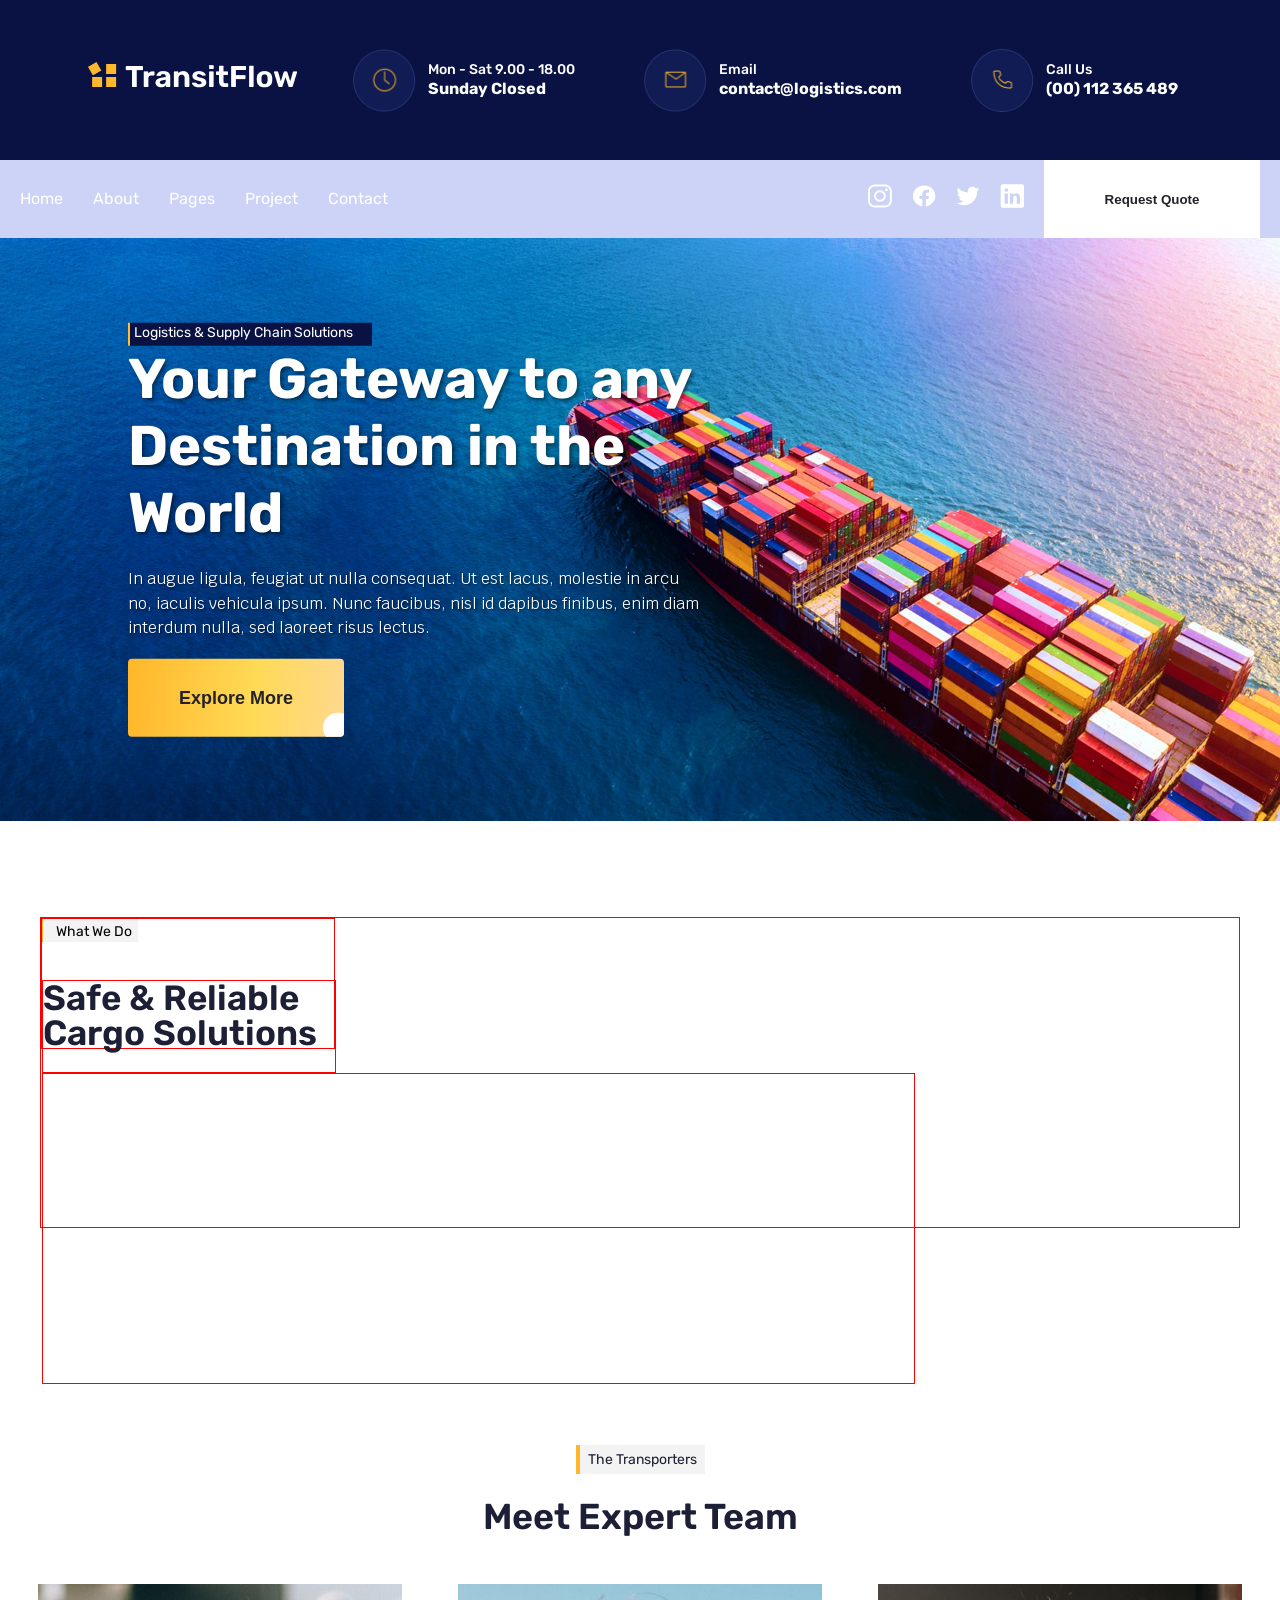
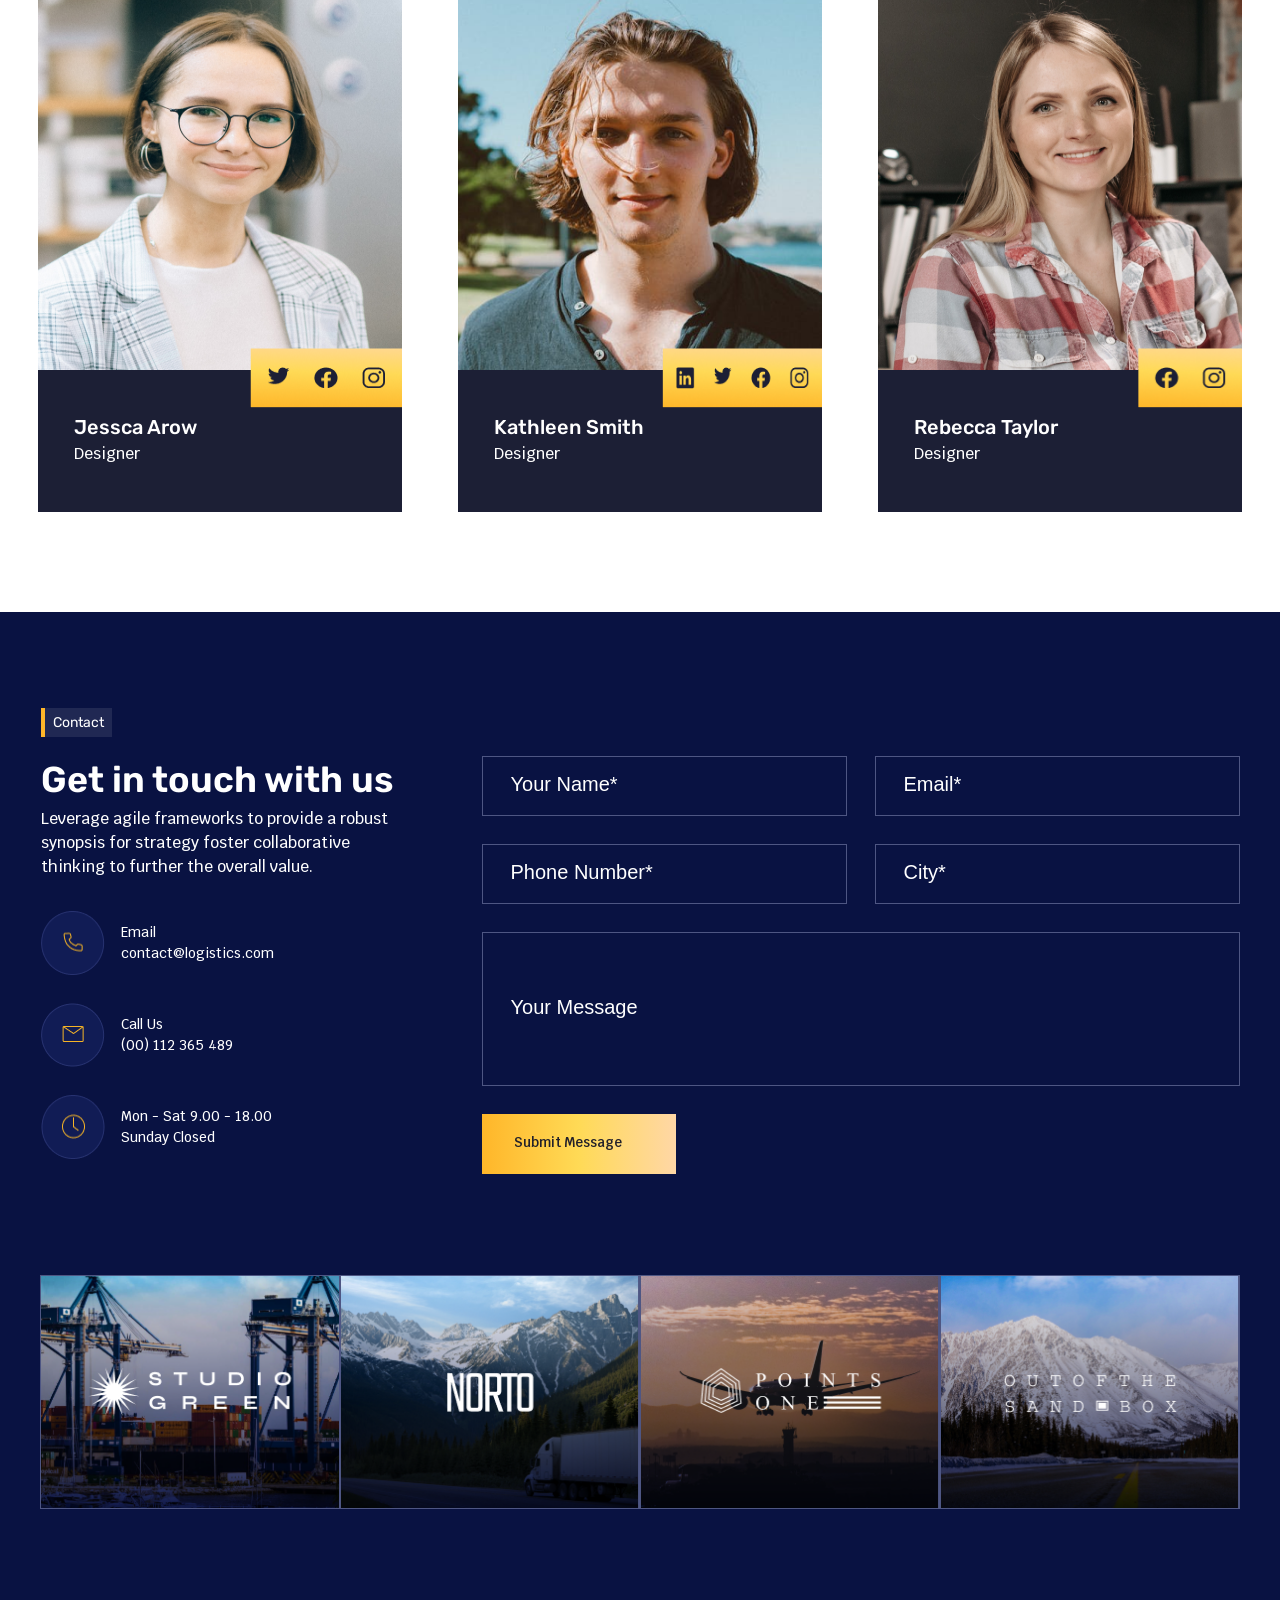
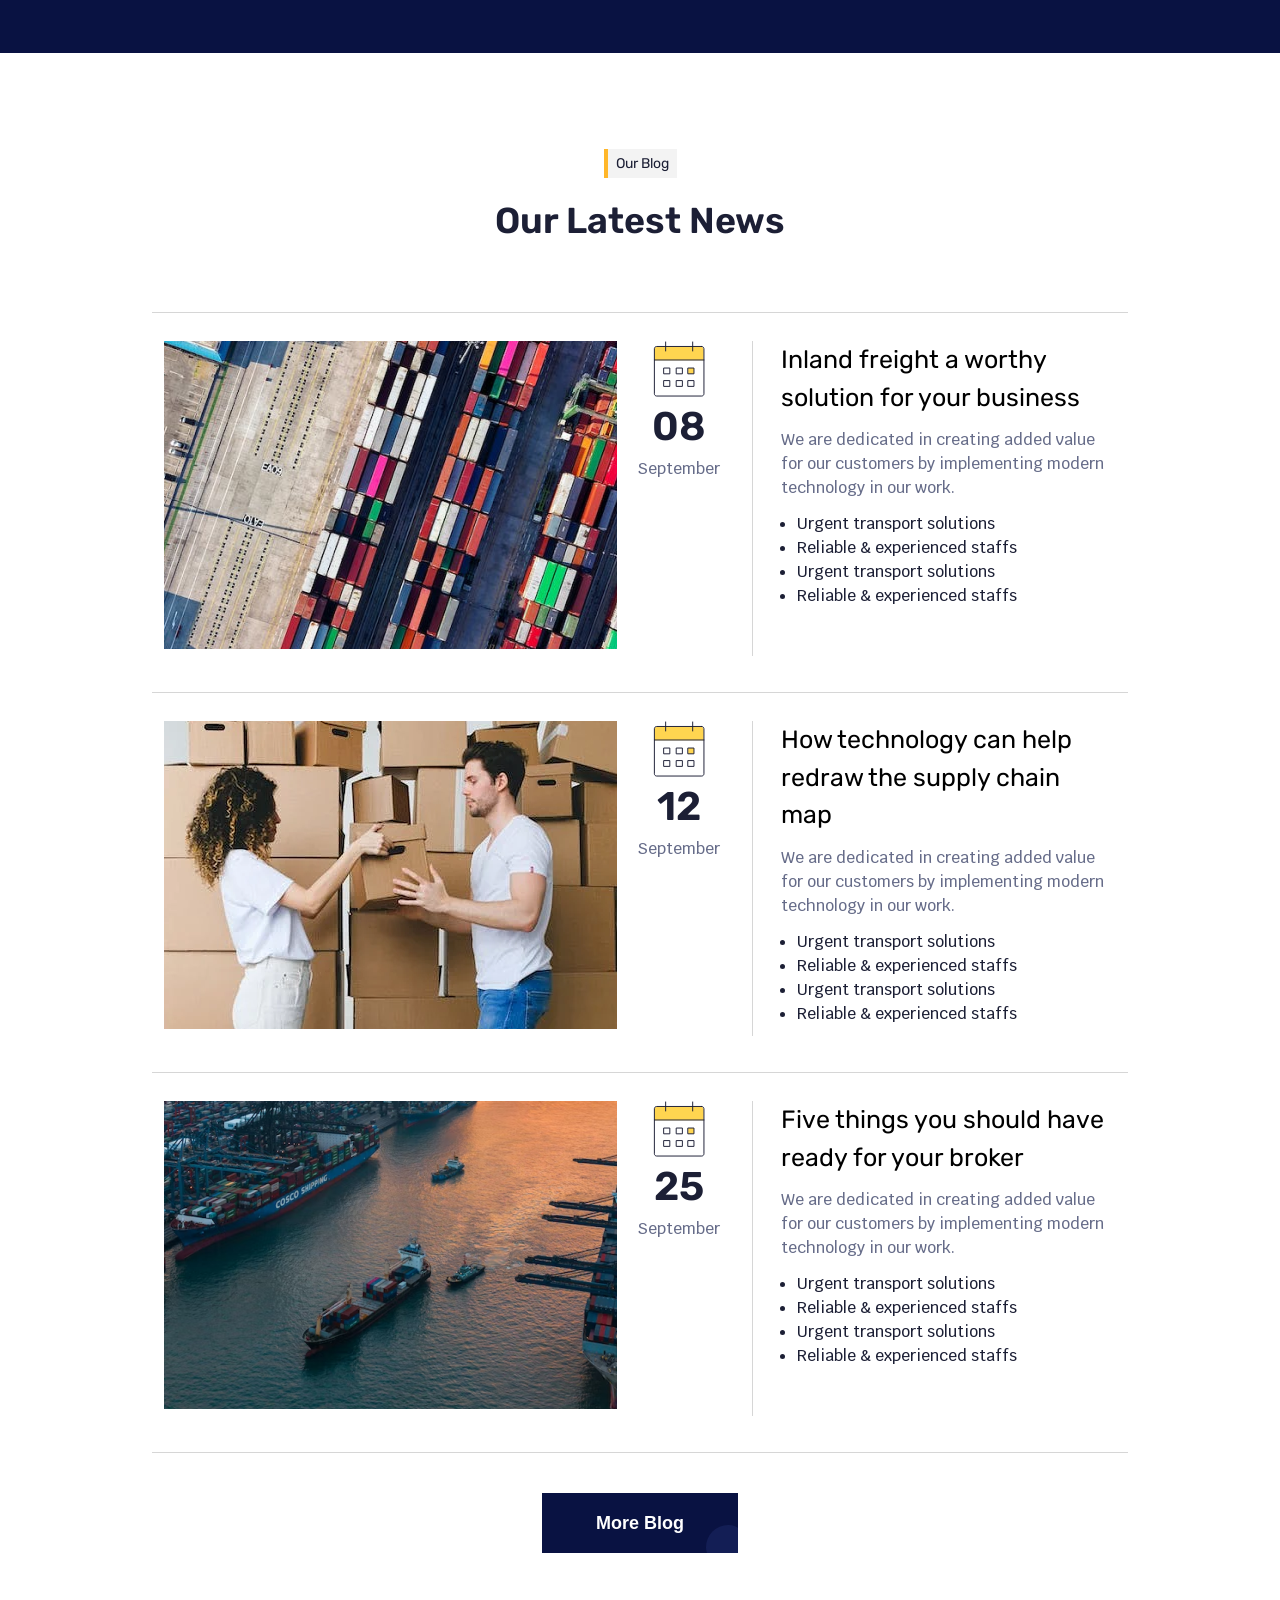
==== index.html @ b2655cde "Merge branch 'staging' into dev-teslim" ====
<!DOCTYPE html>
<html lang="en">
<head>
    <meta charset="UTF-8">
    <meta name="viewport" content="width=device-width, initial-scale=1.0">
    <title>Logistics Company</title>
    <link rel="stylesheet" href="style.css">
    <link rel="stylesheet" href="responsive.css">
</head>
<body>
    <header>
        <div class="header-wrapper" id="px-100">
            <div id="logo">
                <img src="./images/Logo.png" alt="Company Logo">
            </div>

            <div class="contact-card">
                <img src="./images/time.png" alt="Working Hours" class="contact-icon">
                <div class="contact-details">
                    <span class="contact-label">Mon - Sat 9.00 - 18.00</span>
                    <span class="contact-number">Sunday Closed</span>
                </div>
            </div>

            <div class="contact-card">
                <img src="./images/Icon4.png" alt="Email" class="contact-icon">
                <div class="contact-details">
                    <span class="contact-label">Email</span>
                    <span class="contact-number">contact@logistics.com</span>
                </div>
            </div>

            <div class="contact-card">
                <img src="./images/Icon2.png" alt="Phone" class="contact-icon">
                <div class="contact-details">
                    <span class="contact-label">Call Us</span>
                    <span class="contact-number">(00) 112 365 489</span>
                </div>
            </div>
        </div>
    </header>

    <div class="nav-wrapper">
        <nav>
            <ul>
                <li>Home</li>
                <li>About</li>
                <li>Pages</li>
                <li>Project</li>
                <li>Contact</li>
            </ul>
        </nav>
        <div class="social-icons">
            <div><img src="./images/Instagram.svg" alt="Instagram"></div>
            <div><img src="./images/Facebook.svg" alt="Facebook"></div>
            <div><img src="./images/Twitter.svg" alt="Twitter"></div>
            <div><img src="./images/Linkdin.svg" alt="LinkedIn"></div>
            <button>Request Quote</button>
        </div>
    </div>

    <main>
        <section class="hero-section">
            <div class="logistic-content">
                <img src="./images/Photo.png" alt="Cargo liner">
                <div class="hero-text">
                    <h2>Logistics & Supply Chain Solutions</h2>
                    <h1>Your Gateway to any Destination in the World</h1>
                    <p>In augue ligula, feugiat ut nulla consequat. Ut est lacus, molestie in arcu no, iaculis vehicula ipsum. Nunc faucibus, nisl id dapibus finibus, enim diam interdum nulla, sed laoreet risus lectus.</p>
                    <button class="group">
                        <span class="group_text">Explore More</span>
                        <span class="group_circle"></span>
                    </button>
                </div>
            </div>
        </section>
        <section class="services">
            <div class="services-layout">
                <div class="sub-text">
                    <span>What We Do</span>
                </div>
                <div class="cargo">
                    <h3>Safe & Reliable Cargo Solutions</h3>
                </div>
                <div class="content-mother">
                    
                </div>
            </div>

        </section>


        <section>
            <div class="page_title_container">
                <p class="page_title">The Transporters</p>
                <h2 class="page_title_subtext">Meet Expert Team</h2>
            </div>
            <div class="transport">            
                <div class="transport_space">
                    <img src="images/6454343.png" alt="Image of Jessca Arow" class="team_image">
                    <img src="images/Social1.png" alt="Social Media of Jessca Arow" id="social_media_1">
                    <div class="team_style">
                    <p class="team_name">Jessca Arow</p>
                    <p class="team_occupation">Designer</p>
                    </div>
                </div>
                <div class="transport_space">
                    <img src="images/978565.png" alt="Image of Kathleen Smith" class="team_image">
                    <img src="images/Social2.png" alt="Social Media of Kathleen Smith" id="social_media_2">

                    <div class="team_style">
                    <p class="team_name">Kathleen Smith</p>
                    <p class="team_occupation">Designer</p>
                    </div>
                </div>
                <div class="transport_space">
                    <img src="images/123212121.png" alt="Image of Rebecca Taylor" class="team_image">
                    <img src="images/Social3.png" alt="Social Media of Rebecca Taylor" id="social_media_3">
                    <div class="team_style">
                    <p class="team_name">Rebecca Taylor</p>
                    <p class="team_occupation">Designer</p>
                    </div>
                </div>
            </div>
        </section>
        <section  id="tsection_2">
            <div id="contact_section">
                <div id="contact_only">
            <div>
                <p class="page_title" id="Contact"> Contact</p>
                <h2 class="page_title_subtext" id="get_in_touch">Get in touch with us</h2>
                <p class="team_occupation" id="contact_team">Leverage agile frameworks to provide a robust synopsis for strategy foster collaborative thinking to further the overall value.</p>
            </div>
            <div class="contact_details" padding: 0px !important;>
                <img src="images/Icon2.png" alt="Email Icon" class="contact_image">
                <div class="contact_text">  
                <p>Email</p>
                <p>contact@logistics.com</p>
                </div>
            </div>
            <div class="contact_details">
                <img src="images/Icon4.png" alt="Phone Icon" class="contact_image">
                <div class="contact_text">  
                <p>Call Us</p>
                <p>(00) 112 365 489</p>
                </div>
            </div>
            <div class="contact_details">
                <img src="images/Clock Icon.png" alt="Clock Icon" class="contact_image">
                <div class="contact_text">  
                <p>Mon - Sat 9.00 - 18.00</p>
                <p>Sunday Closed</p>
                </div>
            </div>
        </div>

            <div>
                <form action="/submit" id="form_box">
                    <input type="text" name="name" placeholder="Your Name*" class="input_field">
                    <input type="text" name="email" placeholder="Email*" class="input_field">
                    <input type="text" name="phone_number" placeholder="Phone Number*" class="input_field">
                    <input type="text" name="city" placeholder="City*" class="input_field">
                    <input type="text" name="your_message" placeholder="Your Message" class="input_field" id="long_input_field">
                    <button type="submit" class="contact_text" id="submit_button">Submit Message</button>
                </form>
            </div>
        </div>
            <div id="company_logos">
                <img src="images/212232.png" alt="Studio Green Image" class="company_images">
                <img src="images/12121221.png" alt="Norto Image" class="company_images">
                <img src="images/1236564.png" alt="Points One Image" class="company_images">
                <img src="images/9099.png" alt="Sandbox Image" class="company_images">
            </div>
        </section>
        <section>
            <div class="page_title_container" id ="blog_title_container">
                <div id="blog_title">
                <p class="page_title" >Our Blog</p>
                <h2 class="page_title_subtext" id="blog">Our Latest News</h2>            
                </div>
                    <p class="team_occupation" id="blog_subtitle_text">Leverage agile frameworks to provide a robust synopsis for strategy foster collaborative thinking to further the overall value.</p>
                    <div class="blog_content">
                        <div class="blog_image_container">
                <div class="blog_image">
                    <img src="images/9877.png"  alt="Images of Containers"> <span ><a href="/readmore" class="read_more_span">Read More</a></span>
                </div>
                        </div>
                <div class="blog_details">
                <div class="blog_date">
                    <img src="images/QW12SAS.svg" alt="Image of Calendar Icon">
                    <h3>08</h3>
                    <p>September</p>
                </div>
                <div class="blog_text">
                    <h4>Inland freight a worthy solution for your business</h4>
                    <p>We are dedicated in creating added value for our customers by implementing modern technology in our work.</p>
                    <ul>
                        <li>Urgent transport solutions</li>
                        <li>Reliable & experienced staffs</li>
                        <li>Urgent transport solutions</li>
                        <li>Reliable & experienced staffs</li>
                    </ul>
                </div>
                </div>
            </div>
            <div class="blog_content">
                <div class="blog_image_container">
                <div class="blog_image">
                    <img src="images/boxes.png" alt="Images of Boxes"><span ><a href="/readmore" class="read_more_span">Read More</a></span>
                </div>
                </div>
                <div class="blog_details">
                <div class="blog_date">
                    <img src="images/QW12SAS.svg" alt="Image of Calendar Icon">
                    <h3>12</h3>
                    <p>September</p>
                </div>
                <div class="blog_text">
                    <h4>How technology can help redraw the supply chain map</h4>
                    <p>We are dedicated in creating added value for our customers by implementing modern technology in our work.</p>
                    <ul>
                        <li>Urgent transport solutions</li>
                        <li>Reliable & experienced staffs</li>
                        <li>Urgent transport solutions</li>
                        <li>Reliable & experienced staffs</li>
                    </ul>
                </div>
            </div>
            </div>
            <div class="blog_content" id="last_blog_content">
                <div class="blog_image_container">
                <div class="blog_image">
                    <img src="images/43434.png" alt="Images of Ships with Containers"><span ><a href="/readmore" class="read_more_span">Read More</a></span>
                </div>
                </div>
                <div class="blog_details">
                <div class="blog_date">
                    <img src="images/QW12SAS.svg" alt="Image of Calendar Icon">
                    <h3>25</h3>
                    <p>September</p>
                </div>
                <div class="blog_text">
                    <h4>Five things you should have ready for your broker</h4>
                    <p>We are dedicated in creating added value for our customers by implementing modern technology in our work.</p>
                    <ul>
                        <li>Urgent transport solutions</li>
                        <li>Reliable & experienced staffs</li>
                        <li>Urgent transport solutions</li>
                        <li>Reliable & experienced staffs</li>
                    </ul>
                </div>
            </div>
        </div>
            <div id="hover_button_container">
            <button id="hover_button"><span id="hover_button_span"></span> More Blog</button>
            </div>
            </div>
        </section>
            


    </main>
</body>
</html>
---- style.css ----
@import url('https://fonts.googleapis.com/css2?family=Almarai:wght@300;400;700;800&family=Inter:ital,opsz,wght@0,14..32,100..900;1,14..32,100..900&family=Krub:ital,wght@0,200;0,300;0,400;0,500;0,600;0,700;1,200;1,300;1,400;1,500;1,600;1,700&family=Poppins:ital,wght@0,100;0,200;0,300;0,400;0,500;0,600;0,700;0,800;0,900;1,100;1,200;1,300;1,400;1,500;1,600;1,700;1,800;1,900&family=Rubik:ital,wght@0,300..900;1,300..900&display=swap');


/* CSS RESET STYLING */
* {
    margin: 0;
    padding: 0;
    box-sizing: border-box;
}

html,
body {
    width: 100%;
    overflow-x: hidden;
    font-family: "Krub", "Rubik", sans-serif;
}

/* HEADER STYLING */
header {
    width: 100%;
    height: 160px;
}

#px-100 {
    background-color: #091242;
    display: flex;
    color: #FFFFFF;
    height: 100%;
    gap: 39px;
    align-items: center;
    justify-content: center;
    padding: 0 20px;
}

/* NAVIGATION BAR */
.nav-wrapper {
    position: absolute;
    top: 160px;
    left: 0;
    width: 100%;
    height: 78px;
    display: flex;
    justify-content: space-between;
    align-items: center;
    padding: 0 20px;
    background: rgba(56, 80, 218, 0.25);
    z-index: 10;
}

nav ul {
    display: flex;
    gap: 30px;
    list-style: none;
}

nav ul li {
    color: #FFFFFF;
    padding: 10px 0;
}

.social-icons {
    display: flex;
    align-items: center;
    gap: 20px;
}

.social-icons img {
    width: 24px;
    height: 24px;
}

button {
    width: 216px;
    height: 78px;
    background: #FFFFFF;
    color: #23212A;
    border: none;
    font-weight: 600;
    cursor: pointer;
}

/* MAIN CONTENT */
.hero-section {
    margin-top: 0;
}

.logistic-content {
    position: relative;
    width: 100%;
    margin-top: 78px;
}

.logistic-content img {
    width: 100%;
    height: auto;
    display: block;
}

.hero-text {
    position: absolute;
    top: 50%;
    left: 10%;
    transform: translateY(-50%);
    color: #FFFFFF;
    max-width: 600px;

}

.hero-text h1 {
    font-size: 3.5rem;
    font-weight: 700;
    line-height: 1.2;
    margin-bottom: 20px;
    text-shadow: 2px 2px 4px rgba(0, 0, 0, 0.5);
}

.hero-text h2 {
    font-family: Rubik;
    font-size: 14px;
    font-weight: 400;
    line-height: 100%;
    letter-spacing: 0%;
    background-color: #091242;
    border-left: 2px #FFBE34 solid;
    width: 244px;
    height: 23px;
    padding-left: 4px;
    padding-top: 3px;
    padding-right: 9px;
    padding-bottom: 3px;
    left: 9px;
}

.hero-text p {
    height: 72px;
    width: 571px;
    font-size: 16px;
    line-height: 152%;
    text-shadow: 1px 1px 2px rgba(0, 0, 0, 0.5);
    font-family: krub;
    letter-spacing: 0%;
    color: #FFFFFF;
}

/* EXPLORE BUTTON STYLES */
/* .explore-btn {
    top: 315px;
    width: 194px;
    height: 60px;
    background: linear-gradient(94.06deg, #FFB629 -1.21%, #FFDA56 58.66%, #FFD7A6 116.84%);
    color: #23212A;
    border: none;
    font-weight: 600;
    font-size: 16px;
    cursor: pointer;
    transition: all 0.3s ease;
    margin-top: 20px;
    font-family: krub;
    line-height: 135%;
    letter-spacing: 0%;
    
}

.explore-btn:hover {
    transform: translateY(-3px);
    box-shadow: 0 10px 20px rgba(0, 0, 0, 0.2);
} */

/* GROUP HOVER BUTTON */
.group {
    position: relative;
    background: linear-gradient(94.06deg, #FFB629 -1.21%, #FFDA56 58.66%, #FFD7A6 116.84%);
    color: #23212A;
    border: none;
    padding: 16px 40px;
    font-size: 18px;
    font-weight: 600;
    cursor: pointer;
    overflow: hidden;
    border-radius: 4px;
    margin-top: 20px;
    z-index: 1;
}

.group_text {
    position: relative;
    z-index: 2;
    transition: color 0.3s ease;
}

.group_circle {
    position: absolute;
    right: -4%;
    bottom: -7%;
    width: 30px;
    height: 30px;
    /* background-color: rgba(0, 0, 0, 0.5); */
    background-color: #FFFFFF;
    border-radius: 100% 100% 0% 100%;
    transition: all 1.0s ease;
    z-index: 1;
}

.group:hover .group_circle {
    width: 150%;
    height: 500%;
    right: -25%;
    bottom: -200%;
    transition: all 0.8s ease;
}

.group:hover .group_text {
    color: #23212A;
}

/* CONTACT CARDS */
.contact-card {
    display: flex;
    align-items: center;
    gap: 12px;
    padding: 10px 15px;
}

.contact-icon {
    width: 63px;
    height: 63px;
    flex-shrink: 0;
}

.contact-details {
    display: flex;
    flex-direction: column;
    line-height: 1.3;
}

.contact-label {
    font-size: 14px;
    font-weight: 500;
}

.contact-number {
    font-size: 16px;
    font-weight: 700;
}

.services {
    border: 1px solid red;
    width: 1200px;
    height: 311px;
    top: 1131px;
    margin-left: 360px;
    margin-right: 360px;
    gap: 33px;
    margin-top: 96px;
    margin-bottom: 121px;
    display: flex;
}

.services-layout {
    border: 1px solid red;
    width: 294px;
    height: 131px;
}

.sub-text {
    width: 96px;
    height: 23px;
    background-color: #E8E8E880;
    border-left: 1px solid #FFB629;
}
.sub-text span{
    width: 76px;
    height: 17px;
    font-size: 14px;
    padding-top: 3px;
    font: Rubik;
    font-weight: 400;
    margin-left: 13px;
    line-height: 100%;
    letter-spacing: 0%;
}
.cargo{
    border: 1px solid red;
    height: 93px;
    width: 294px;
    margin-top: 38px;
    display: flex;
}
.cargo h3{
    font: Rubik;
    font-weight: 600;
    font-size: 35px;
    line-height: 100%;
    letter-spacing: 0%;
    color: #1C1F35;
    line-height: 100%;
    letter-spacing: 0%;
}

.content-mother{
    border: 1px solid red;
    /* display: flex; */
    /* flex-direction: row; */
    width: 873px;
    height: 311px;
    gap: 30px;

}

/* Responsive adjustments */
@media (max-width: 768px) {
    #px-100 {
        flex-direction: column;
        height: auto;
        padding: 20px;
        gap: 20px;
    }

    .nav-wrapper {
        position: static;
        flex-direction: column;
        height: auto;
        padding: 20px;
    }

    nav ul {
        flex-direction: column;
        gap: 10px;
    }

    .logistic-content {
        margin-top: 0;
    }
}

/* Responsive adjustments-btn */
@media (max-width: 768px) {
    .group {
        padding: 12px 30px;
        font-size: 16px;
    }
}


*{
    margin: 0;
    padding: 0;
    box-sizing: border-box;
}
html, body {
    font-family: "rubik", sans-serif;
    line-height: 1.5;
    margin: 0 auto;
    max-width: 1920px;

  }


/* THE TRANSPORTERS PAGE */

.page_title{
    font-size: 14px;
    color: #1C1F35;
    padding: 4px 8px;
    margin-top: 96px !important; 
    width: fit-content;
    height: fit-content;
    background-color: rgba(232, 232, 232, 0.5);
    border-left: 4px solid;
    border-image: linear-gradient(to right, #FFB629, #FFDA56, #FFD7A6) 1;

}
.page_title_subtext{
    font-size: 36px;
    font-weight: 600;
    color: #1C1F35;
    padding-top: 16px;
    text-align: center;
}
.team_image{
    width: 364px;
    height: 426px;
    padding-top: 40px;
    padding-bottom: 0px;
    display: block;
}
.team_name{
    font-size: 20px;
    font-weight: 500;
    color: #ffff;
    text-align: left;
    justify-content: center;
    align-items: center;
}
.team_occupation{
    font-size: 16px;
    font-weight: 500;
    font-family: "krub", sans-serif;
    color: #fff;
    text-align: left;
    justify-content: center;
    align-items: center;
}

.page_title_container{
    display: flex;
    flex-direction: column;
    align-items: center;
    justify-content: center;
    text-align: center;
    padding-bottom: 0px;

}
#blog_title_container{
    padding-bottom: 100px;
    align-items: center;
    justify-content: center;
}
.transport{
    display: flex;
    flex-direction: row;
    gap: 56px ;
    justify-content: center;
    padding-bottom: 100px;

}
.team_style{
    width: 364px;
    height: 112px;
    background-color: #1C1F35;
    margin-top: 0px;
    padding-left: 36px;
    padding-top: 42px;
    padding-bottom: 100px;
}
.transport_space{
    position: relative;
    display: flex;
    flex-direction: column;
    gap: 0px;
    align-items: center;
}
#social_media_1{  
    position: absolute;
    top: 404px;    
    right: 0px;   
    width: 152px;   
    height: 60px;

}
#social_media_2{  
    position: absolute;
    top: 404px;    
    right: 0px;   
    width: 160px;   
    height: 60px;
}

#social_media_3{  
    position: absolute;
    top: 404px;    
    right: 0px;   
    width: 104px;   
    height: 60px;
}

/* CONTACT PAGE */
.contact_details{
    font-family: "krub", sans-serif;
    font-size: 14px;
    font-weight: 500;
    display: flex;
    align-items: center;
    padding-bottom: 28px;
}
.contact_text{
    display: flex;
    flex-direction: column;
    gap: 0px;
    padding-left: 16px;
    color: #fff;
}
.contact_image{
    width: 64px;
    height: 64px;
    
}

#tsection_2{
    background-color: #091242;
    display: flex;
    gap: 88px;
    flex-direction: column;
    justify-content: center;
    align-items: center;

}
#Contact{
    background-color: rgba(232, 232, 232, 0.1);
    color: #fff;
}
#contact_section{
    padding-left: 360px;
    padding-right: 360px;
    display: flex;
    gap: 88px;
    
}
#contact_only{
    display: flex;
    flex-direction: column;
}

#get_in_touch{
    color: #fff;
    text-align: left;
}
#contact_team{
    width: 353px;
    padding-bottom: 32px;
}
.input_field{
    width: 365px;
    height: 60px;
    border: #4E5683 solid 1px;
    background-color: transparent;
    padding: 20px 28px;
    
}
.input_field::placeholder {
    color: #fff;
    opacity: 1;
    font-size: 20px;
    font-weight: 400;
    font-family: "league spartan", sans-serif;
}
#form_box{
    display: flex;
    gap: 28px;
    flex-wrap: wrap;
    width: 758px;
    padding-top: 144px;
}
#submit_button{
    background-image: linear-gradient(to right, #FFB629, #FFDA56, #FFD7A6);
    text-align: center;
    padding: 20px 32px;
    color: #23212A;
    width: 194px;
    height: 60px;
    font-weight: 600;
    font-family: "krub", sans-serif;
}

#long_input_field{
    width: 758px;
    height: 154px;
    
}

#company_logos{
    padding-left: 360px;
    padding-right: 360px;
    display: flex;
    flex-direction: row;
    gap: 0px;
    padding-bottom: 144px;
}

.company_images{
    border: 1px solid #4E5683;
    width: 300px;
    height: 234px;
}

/* OUR BLOG SECTION */
#blog{
    padding-bottom: 40px;
}
#blog_title{
    display: flex;
    flex-direction: column;
    justify-content: center;
    text-align: center;
    align-items: center;
}

.blog_image{
    width: 453px;
    height: 308px;
    position: relative;
    display: inline-block;
}
.blog_date{
    display: flex;
    gap: 0px;
    flex-direction: column;
    align-items: center;
}

.blog_date > img{
    width: 52px;
    height: 56px;
}
.blog_date > h3{
    color: #1C1F35;
    font-family: "rubik", sans-serif;
    font-size: 40px;
    font-weight: 600;
}
.blog_date > p{
    color: #666C89;
    font-family: "krub", sans-serif;
    font-weight: 500;
}
.blog_text{

    border-left: 1px solid #D6D6D6;
    padding-left: 28px;
}
.blog_details{
    display: flex;
    gap: 32px;
}

.blog_text > h4{
    font-family: "rubik", sans-serif;
    font-size: 25px;
    font-weight: 400;
    width: 335px;

}
.blog_text > p{
    font-family: "krub", sans-serif;
    font-size: 16px;
    font-weight: 500;
    color: #666C89;
    width: 335px;
    padding-top: 12px;
    padding-bottom: 12px;
}
.blog_text > ul{
    color: #1C1F35;
    font-family: "krub", sans-serif;
    font-weight: 500;
    padding-left: 16px;

}
.blog_content{

        display: flex;
        justify-content: center;
        text-align: left;
        padding-top: 28px;
        padding-left: 488px;
        padding-bottom: 36px;
        padding-right: 488px;
        gap: 20px;
        border-top: 1px solid #D6D6D6;
        width: 943px;
}
#blog_2{
    width: 348px;
}
#last_blog_content{
    border-bottom: 1px solid #D6D6D6;
    padding-bottom: 36px;
}

/* HOVER BUTTON */
#hover_button{
    position: relative;
    background-color: #091242;
    padding: 16px;
    font-size: 18px;
    cursor: pointer;
    overflow: hidden;
    color: #fff;
    width: 196px;
    height: 60px;

}
#hover_button_span{
    position: absolute;
    right: -4%;
    bottom: -20%;
    width: 40px;
    height: 40px;
    background-color: #1F2A69;
    opacity: 50%;
    border-radius: 100% 80% 0% 80%;
    transition: all 1.0s ease;

}
#hover_button:hover #hover_button_span{
    width: 140px;
    height: 140px;
    opacity: 50%;
    right: 0%;
    Bottom: 0%;
    transition: all 3.0s ease;

}
#hover_button_container{
    padding-top: 40px;
}
.read_more_span {
    position: absolute;
    text-decoration: none;
    padding: 100px 148px;
    text-align: center;
    background-color: rgba(28, 31, 53, 0.91);
    color: #fff;
    font-family: "krub", sans-serif;
    font-weight: 600;
    white-space: nowrap;
    transition: opacity 0.5s ease, transform 0.5s ease;
    right: 40px;
    top: 44px;
    opacity: 0;
    transform: translateY(20px); /* start slightly lower */
  }
  
  .blog_image:hover .read_more_span {
    opacity: 1;
    transform: translateY(0); /* move to correct position */
  }
---- responsive.css ----
/* Responsive Styles for tstyle.css */
/* Responsive adjustments */
@media (max-width: 768px) {
  #px-100 {
      flex-direction: column;
      height: auto;
      padding: 20px;
      gap: 20px;
  }
  
  .nav-wrapper {
      position: static;
      flex-direction: column;
      height: auto;
      padding: 20px;
  }
  
  nav ul {
      flex-direction: column;
      gap: 10px;
  }
  
  .logistic-content {
      margin-top: 0;
  }
}
/* Responsive adjustments-btn */
@media (max-width: 768px) {
  .group {
      padding: 12px 30px;
      font-size: 16px;
  }
}

@media screen and (max-width: 1240px) {
    .team_style {
      flex-wrap: wrap;
    }
    #company_logos {
      flex-wrap: wrap;
      justify-content: center;
      width: 1400px;
      gap: 40px;
    }
  }
  main{
    display: flex;
    flex-direction: column;
    align-items: center;
    justify-content: center;
  }
  
  @media screen and (max-width: 1200px) {
    .transport {
      flex-wrap: wrap;
    }
    #contact_section,
    #company_logos,
    .blog_content {
      padding-left: 120px;
      padding-right: 120px;
    }
    #form_box {
      width: 100%;
    }
    #long_input_field {
      width: 100%;
    }
    #company_logos {
      flex-wrap: wrap;
      justify-content: center;
      width: 100%;
      gap: 20px;
      width: 1000px;

    }
  }
  

  @media screen and (max-width: 992px) {
    .transport {
      flex-direction: column;
      align-items: center;
      gap: 40px;
    }
  
    #contact_section {
      flex-direction: column;
      align-items: center;
      padding-left: 40px;
      padding-right: 40px;
      margin-bottom: 28px;
    }
  
    #form_box {
      flex-direction: column;
      width: 100%;
      padding-top: 0px;
    }
  
    .input_field {
      width: 365px;
      height: 60px;
      border: #4E5683 solid 1px;
      background-color: transparent;
      padding: 20px 28px;
    }
  
    #long_input_field {
      width: 100%;
    }
  
    #company_logos {
      flex-wrap: wrap;
      justify-content: center;
      gap: 20px;
      padding-left: 40px;
      padding-right: 40px;
    }
  
    .blog_content {
      display: flex;
      flex-direction: column;
      justify-content: center;
      align-items: center;
      text-align: left;
      padding-top: 28px;
      padding-bottom: 36px;
      gap: 28px;
      border-top: 1px solid #D6D6D6;
      width: fit-content;

    }
  
    .blog_image,
    .blog_text {
      width: 100%;

    }
    #imagesss{
      display: flex;
    }
  
    .blog_section_wrapper {
      display: flex;
      flex-direction: column;
      align-items: center;
      gap: 24px;
    }
  
    .blog_image_with_span {
      display: flex;
      flex-direction: column;
      position: relative;
      width: 100%;
      align-items: center;
    }
  
    .blog_details_wrapper {
      display: flex;
      flex-direction: row;
      justify-content: space-between;
      align-items: flex-start;
      width: 90%;
      gap: 20px;
    }
  
    .blog_date {
      flex-shrink: 0;
    }
  
    .blog_text {
      flex: 1;
    }
    .blog_details{
      display: flex;
      gap: 40px;
      justify-content: center;
      align-items: center;
    }
  }
  

  
  @media screen and (max-width: 768px) {
    .page_title_subtext {
      font-size: 28px;
    }
    .team_image {
      width: 100%;
      height: auto;
    }
    .team_style {
      width: 100%;
      padding-left: 24px;
      padding-top: 24px;
      height: auto;
    }
    .company_images{
      border: 1px solid #4E5683;
      width: 240px;
      height: 200px;
  }
  #company_logos{
    display: flex;
    flex-wrap: wrap;
    width: 600px;
  }

    .blog_text > h4,
    .blog_text > p,
    .blog_text > ul {
      width: 100%;
    }
    .blog_details{
      display: flex;
      flex-direction: column;
    }
  }
  
  @media screen and (max-width: 576px) {
    .page_title {
      font-size: 12px;
    }
    .blog_details{
      display: flex;
      flex-direction: column;
    }
    .page_title_subtext {
      font-size: 24px;
    }
    .contact_image {
      width: 48px;
      height: 48px;
    }
    .blog_image > img {
      width: 100%;
      height: auto;
    }
    .read_more_span {
      padding: 24px;
      font-size: 14px;
      top: 10px;
      right: 10px;
    }
    #hover_button {
      width: 100%;
      font-size: 16px;
    }
    #hover_button_span {
      width: 20px;
      height: 20px;
    }
    .blog_text > h4{
      font-family: "rubik", sans-serif;
      font-size: 20px;
      font-weight: 400;
      width: 335px;
  
  }
  .blog_text > p{
    font-family: "krub", sans-serif;
    font-size: 14px;
    font-weight: 500;
    color: #666C89;
    width: 335px;
    padding-top: 12px;
    padding-bottom: 12px;
}
.blog_text > ul{
  color: #1C1F35;
  font-family: "krub", sans-serif;
  font-weight: 500;
  padding-left: 16px;
  font-size: 14px;

}
.read_more_span {
  position: absolute;
  text-decoration: none;
  padding: 80px 80px;
  text-align: center;
  background-color: rgba(28, 31, 53, 0.91);
  color: #fff;
  font-family: "krub", sans-serif;
  font-weight: 600;
  white-space: nowrap;
  transition: opacity 0.5s ease, transform 0.5s ease;
  right: 40px;
  top: 44px;
  opacity: 0;
  transform: translateY(20px); /* start slightly lower */
}

.blog_image:hover .read_more_span {
  opacity: 1;
  transform: translateY(0); /* move to correct position */
}

  }
  
  @media screen and (max-width: 375px) {
    .input_field::placeholder {
      font-size: 16px;
    }
    #submit_button {
      width: 100%;
      font-size: 16px;
    }
    .blog_content{
      padding: 0px 120px;
    }
    #company_logos{
      display: flex;
      flex-wrap: wrap;
      width: 240px;
      gap: 28px;
    }
    .company_images{
      border: 1px solid #4E5683;
      width: 280px;
      height: 240px;
  }
  .blog_image{
    width: 320px;
    height: 280px;
    position: relative;
    display: inline-block;
    padding-top: 36px;
}
.blog_details{
  display: flex;
  gap: 32px;
  width: 200px;
  padding-bottom: 28px;
  padding-left: 16px;
  padding-right: 16px;
}
.blog_text > h4{
  font-family: "rubik", sans-serif;
  font-size: 16px;
  font-weight: 400;
  width: 200px;

}
.blog_text > p{
font-family: "krub", sans-serif;
font-size: 12px;
font-weight: 500;
color: #666C89;
width: 200px;
padding-top: 12px;
padding-bottom: 12px;
}
.blog_text > ul{
color: #1C1F35;
font-family: "krub", sans-serif;
font-weight: 500;
padding-left: 16px;
font-size: 14px;
width: 200px;
  }

.read_more_span {
  position: absolute;
  text-decoration: none;
  padding: 80px 80px;
  text-align: center;
  background-color: rgba(28, 31, 53, 0.91);
  color: #fff;
  font-family: "krub", sans-serif;
  font-weight: 600;
  white-space: nowrap;
  transition: opacity 0.5s ease, transform 0.5s ease;
  right: 40px;
  top: 44px;
  opacity: 0;
  transform: translateY(20px); /* start slightly lower */
}

.blog_image:hover .read_more_span {
  opacity: 1;
  transform: translateY(0); /* move to correct position */
}
.blog_image_container{
  display: flex;
  align-items: center;
  justify-content: center;
  padding-left: 16px;
  padding-right: 16px;
}




  }
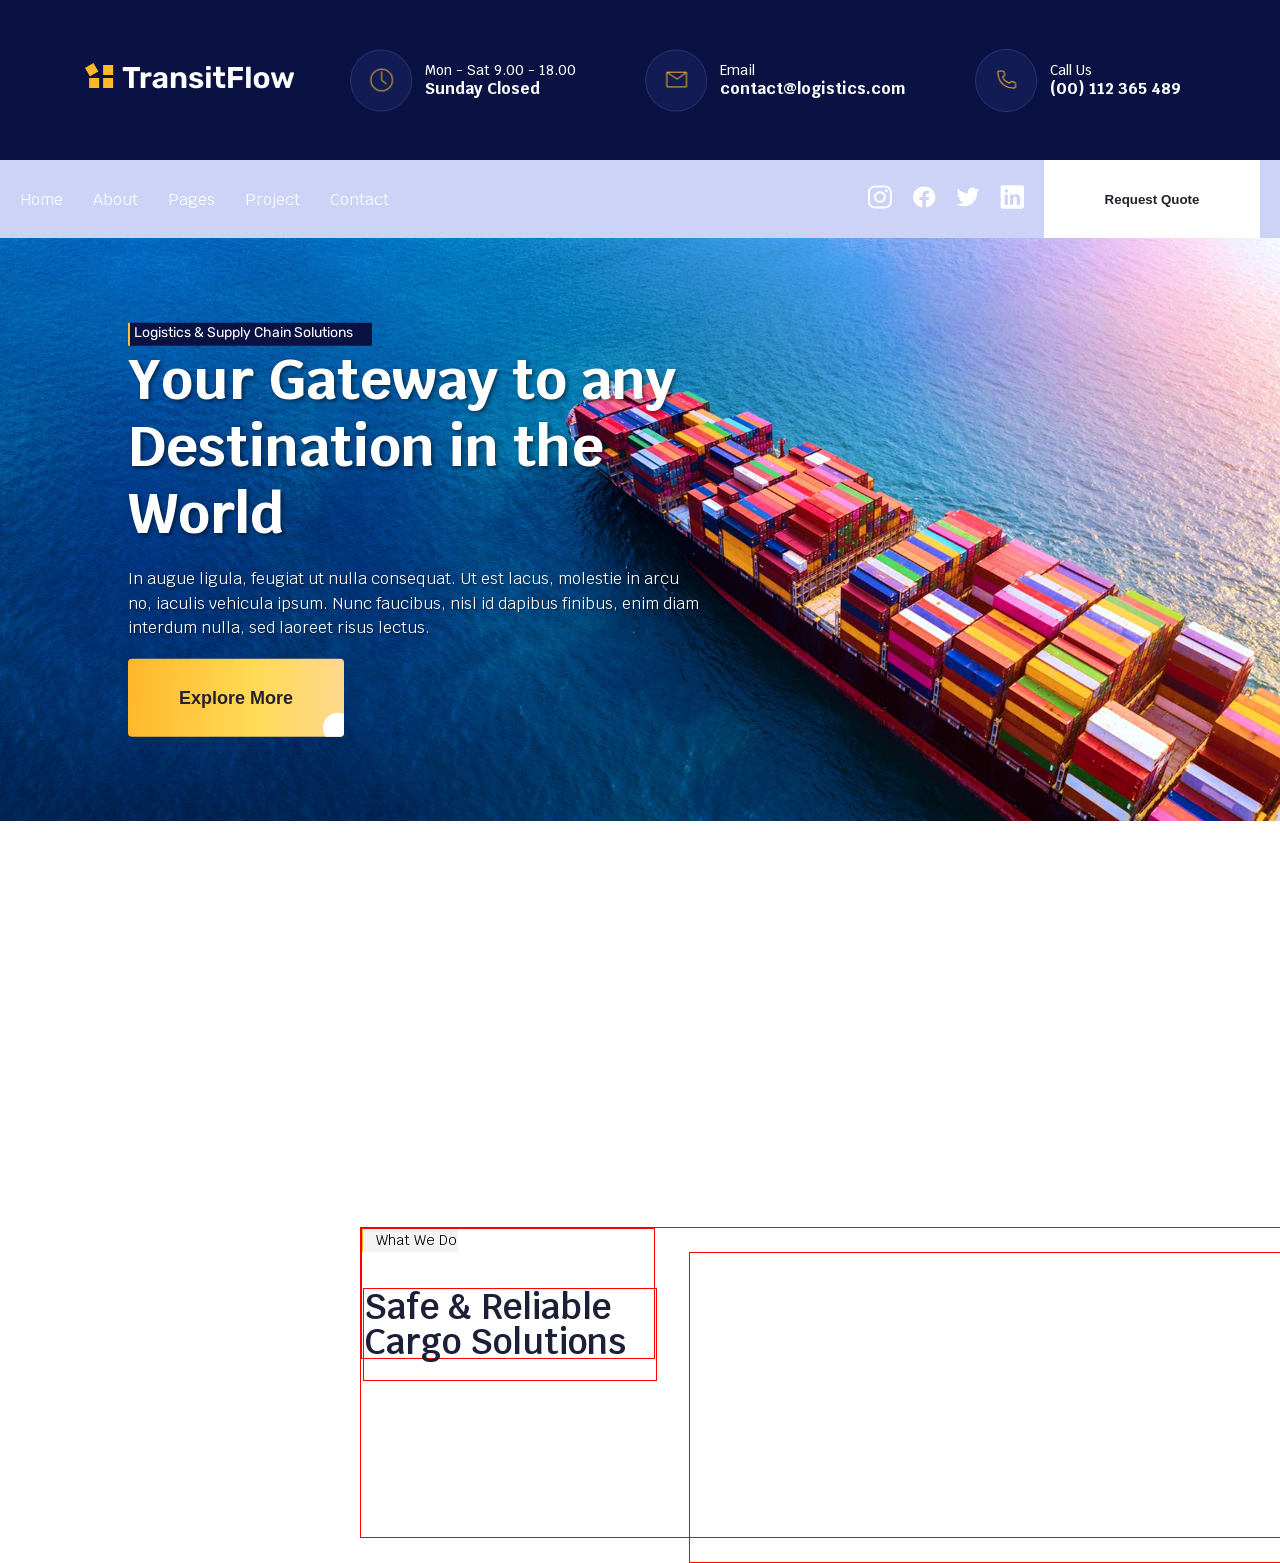
==== commit 5f182c58: "feat: service section alingnment almost complete" ====
--- a/index.html
+++ b/index.html
@@ -5,7 +5,6 @@
     <meta name="viewport" content="width=device-width, initial-scale=1.0">
     <title>Logistics Company</title>
     <link rel="stylesheet" href="style.css">
-    <link rel="stylesheet" href="responsive.css">
 </head>
 <body>
     <header>
@@ -74,191 +73,21 @@
                 </div>
             </div>
         </section>
+
         <section class="services">
             <div class="services-layout">
                 <div class="sub-text">
                     <span>What We Do</span>
-                </div>
-                <div class="cargo">
-                    <h3>Safe & Reliable Cargo Solutions</h3>
-                </div>
+                    <div class="cargo">
+                        <h3>Safe & Reliable Cargo Solutions</h3>
+                    </div>
+                </div>              
+
                 <div class="content-mother">
                     
                 </div>
             </div>
-
         </section>
-
-
-        <section>
-            <div class="page_title_container">
-                <p class="page_title">The Transporters</p>
-                <h2 class="page_title_subtext">Meet Expert Team</h2>
-            </div>
-            <div class="transport">            
-                <div class="transport_space">
-                    <img src="images/6454343.png" alt="Image of Jessca Arow" class="team_image">
-                    <img src="images/Social1.png" alt="Social Media of Jessca Arow" id="social_media_1">
-                    <div class="team_style">
-                    <p class="team_name">Jessca Arow</p>
-                    <p class="team_occupation">Designer</p>
-                    </div>
-                </div>
-                <div class="transport_space">
-                    <img src="images/978565.png" alt="Image of Kathleen Smith" class="team_image">
-                    <img src="images/Social2.png" alt="Social Media of Kathleen Smith" id="social_media_2">
-
-                    <div class="team_style">
-                    <p class="team_name">Kathleen Smith</p>
-                    <p class="team_occupation">Designer</p>
-                    </div>
-                </div>
-                <div class="transport_space">
-                    <img src="images/123212121.png" alt="Image of Rebecca Taylor" class="team_image">
-                    <img src="images/Social3.png" alt="Social Media of Rebecca Taylor" id="social_media_3">
-                    <div class="team_style">
-                    <p class="team_name">Rebecca Taylor</p>
-                    <p class="team_occupation">Designer</p>
-                    </div>
-                </div>
-            </div>
-        </section>
-        <section  id="tsection_2">
-            <div id="contact_section">
-                <div id="contact_only">
-            <div>
-                <p class="page_title" id="Contact"> Contact</p>
-                <h2 class="page_title_subtext" id="get_in_touch">Get in touch with us</h2>
-                <p class="team_occupation" id="contact_team">Leverage agile frameworks to provide a robust synopsis for strategy foster collaborative thinking to further the overall value.</p>
-            </div>
-            <div class="contact_details" padding: 0px !important;>
-                <img src="images/Icon2.png" alt="Email Icon" class="contact_image">
-                <div class="contact_text">  
-                <p>Email</p>
-                <p>contact@logistics.com</p>
-                </div>
-            </div>
-            <div class="contact_details">
-                <img src="images/Icon4.png" alt="Phone Icon" class="contact_image">
-                <div class="contact_text">  
-                <p>Call Us</p>
-                <p>(00) 112 365 489</p>
-                </div>
-            </div>
-            <div class="contact_details">
-                <img src="images/Clock Icon.png" alt="Clock Icon" class="contact_image">
-                <div class="contact_text">  
-                <p>Mon - Sat 9.00 - 18.00</p>
-                <p>Sunday Closed</p>
-                </div>
-            </div>
-        </div>
-
-            <div>
-                <form action="/submit" id="form_box">
-                    <input type="text" name="name" placeholder="Your Name*" class="input_field">
-                    <input type="text" name="email" placeholder="Email*" class="input_field">
-                    <input type="text" name="phone_number" placeholder="Phone Number*" class="input_field">
-                    <input type="text" name="city" placeholder="City*" class="input_field">
-                    <input type="text" name="your_message" placeholder="Your Message" class="input_field" id="long_input_field">
-                    <button type="submit" class="contact_text" id="submit_button">Submit Message</button>
-                </form>
-            </div>
-        </div>
-            <div id="company_logos">
-                <img src="images/212232.png" alt="Studio Green Image" class="company_images">
-                <img src="images/12121221.png" alt="Norto Image" class="company_images">
-                <img src="images/1236564.png" alt="Points One Image" class="company_images">
-                <img src="images/9099.png" alt="Sandbox Image" class="company_images">
-            </div>
-        </section>
-        <section>
-            <div class="page_title_container" id ="blog_title_container">
-                <div id="blog_title">
-                <p class="page_title" >Our Blog</p>
-                <h2 class="page_title_subtext" id="blog">Our Latest News</h2>            
-                </div>
-                    <p class="team_occupation" id="blog_subtitle_text">Leverage agile frameworks to provide a robust synopsis for strategy foster collaborative thinking to further the overall value.</p>
-                    <div class="blog_content">
-                        <div class="blog_image_container">
-                <div class="blog_image">
-                    <img src="images/9877.png"  alt="Images of Containers"> <span ><a href="/readmore" class="read_more_span">Read More</a></span>
-                </div>
-                        </div>
-                <div class="blog_details">
-                <div class="blog_date">
-                    <img src="images/QW12SAS.svg" alt="Image of Calendar Icon">
-                    <h3>08</h3>
-                    <p>September</p>
-                </div>
-                <div class="blog_text">
-                    <h4>Inland freight a worthy solution for your business</h4>
-                    <p>We are dedicated in creating added value for our customers by implementing modern technology in our work.</p>
-                    <ul>
-                        <li>Urgent transport solutions</li>
-                        <li>Reliable & experienced staffs</li>
-                        <li>Urgent transport solutions</li>
-                        <li>Reliable & experienced staffs</li>
-                    </ul>
-                </div>
-                </div>
-            </div>
-            <div class="blog_content">
-                <div class="blog_image_container">
-                <div class="blog_image">
-                    <img src="images/boxes.png" alt="Images of Boxes"><span ><a href="/readmore" class="read_more_span">Read More</a></span>
-                </div>
-                </div>
-                <div class="blog_details">
-                <div class="blog_date">
-                    <img src="images/QW12SAS.svg" alt="Image of Calendar Icon">
-                    <h3>12</h3>
-                    <p>September</p>
-                </div>
-                <div class="blog_text">
-                    <h4>How technology can help redraw the supply chain map</h4>
-                    <p>We are dedicated in creating added value for our customers by implementing modern technology in our work.</p>
-                    <ul>
-                        <li>Urgent transport solutions</li>
-                        <li>Reliable & experienced staffs</li>
-                        <li>Urgent transport solutions</li>
-                        <li>Reliable & experienced staffs</li>
-                    </ul>
-                </div>
-            </div>
-            </div>
-            <div class="blog_content" id="last_blog_content">
-                <div class="blog_image_container">
-                <div class="blog_image">
-                    <img src="images/43434.png" alt="Images of Ships with Containers"><span ><a href="/readmore" class="read_more_span">Read More</a></span>
-                </div>
-                </div>
-                <div class="blog_details">
-                <div class="blog_date">
-                    <img src="images/QW12SAS.svg" alt="Image of Calendar Icon">
-                    <h3>25</h3>
-                    <p>September</p>
-                </div>
-                <div class="blog_text">
-                    <h4>Five things you should have ready for your broker</h4>
-                    <p>We are dedicated in creating added value for our customers by implementing modern technology in our work.</p>
-                    <ul>
-                        <li>Urgent transport solutions</li>
-                        <li>Reliable & experienced staffs</li>
-                        <li>Urgent transport solutions</li>
-                        <li>Reliable & experienced staffs</li>
-                    </ul>
-                </div>
-            </div>
-        </div>
-            <div id="hover_button_container">
-            <button id="hover_button"><span id="hover_button_span"></span> More Blog</button>
-            </div>
-            </div>
-        </section>
-            
-
-
     </main>
 </body>
 </html>
--- a/style.css
+++ b/style.css
@@ -1,6 +1,5 @@
-
-@import url('https://fonts.googleapis.com/css2?family=Almarai:wght@300;400;700;800&family=Inter:ital,opsz,wght@0,14..32,100..900;1,14..32,100..900&family=Krub:ital,wght@0,200;0,300;0,400;0,500;0,600;0,700;1,200;1,300;1,400;1,500;1,600;1,700&family=Poppins:ital,wght@0,100;0,200;0,300;0,400;0,500;0,600;0,700;0,800;0,900;1,100;1,200;1,300;1,400;1,500;1,600;1,700;1,800;1,900&family=Rubik:ital,wght@0,300..900;1,300..900&display=swap');
-
+@import url('https://fonts.googleapis.com/css2?family=Krub:ital,wght@0,200;0,300;0,400;0,500;0,600;0,700;1,200;1,300;1,400;1,500;1,600;1,700&display=swap');
+@import url('https://fonts.googleapis.com/css2?family=Rubik:ital,wght@0,300..900;1,300..900&display=swap');
 
 /* CSS RESET STYLING */
 * {
@@ -12,7 +11,8 @@
 html,
 body {
     width: 100%;
-    overflow-x: hidden;
+    /* overflow-x: hidden; */
+    /* overflow-y: hidden;  */
     font-family: "Krub", "Rubik", sans-serif;
 }
 
@@ -245,23 +245,28 @@
 }
 
 .services {
+    position: absolute;
     border: 1px solid red;
     width: 1200px;
     height: 311px;
     top: 1131px;
     margin-left: 360px;
-    margin-right: 360px;
     gap: 33px;
     margin-top: 96px;
     margin-bottom: 121px;
     display: flex;
+    flex-direction: row;
 }
 
 .services-layout {
     border: 1px solid red;
     width: 294px;
     height: 131px;
-}
+    margin-right: 33px;
+    margin-bottom: 180px;
+}
+
+
 
 .sub-text {
     width: 96px;
@@ -279,13 +284,16 @@
     margin-left: 13px;
     line-height: 100%;
     letter-spacing: 0%;
+    margin-bottom: 180px;
+    margin-top: 38px;
+
 }
 .cargo{
     border: 1px solid red;
     height: 93px;
     width: 294px;
     margin-top: 38px;
-    display: flex;
+    /* display: flex; */
 }
 .cargo h3{
     font: Rubik;
@@ -300,13 +308,14 @@
 
 .content-mother{
     border: 1px solid red;
-    /* display: flex; */
-    /* flex-direction: row; */
     width: 873px;
     height: 311px;
-    gap: 30px;
-
-}
+    gap: 70px;
+    margin-left: 327px;
+    margin-right: 360px;
+}
+
+
 
 /* Responsive adjustments */
 @media (max-width: 768px) {
@@ -340,391 +349,4 @@
         padding: 12px 30px;
         font-size: 16px;
     }
-}
-
-
-*{
-    margin: 0;
-    padding: 0;
-    box-sizing: border-box;
-}
-html, body {
-    font-family: "rubik", sans-serif;
-    line-height: 1.5;
-    margin: 0 auto;
-    max-width: 1920px;
-
-  }
-
-
-/* THE TRANSPORTERS PAGE */
-
-.page_title{
-    font-size: 14px;
-    color: #1C1F35;
-    padding: 4px 8px;
-    margin-top: 96px !important; 
-    width: fit-content;
-    height: fit-content;
-    background-color: rgba(232, 232, 232, 0.5);
-    border-left: 4px solid;
-    border-image: linear-gradient(to right, #FFB629, #FFDA56, #FFD7A6) 1;
-
-}
-.page_title_subtext{
-    font-size: 36px;
-    font-weight: 600;
-    color: #1C1F35;
-    padding-top: 16px;
-    text-align: center;
-}
-.team_image{
-    width: 364px;
-    height: 426px;
-    padding-top: 40px;
-    padding-bottom: 0px;
-    display: block;
-}
-.team_name{
-    font-size: 20px;
-    font-weight: 500;
-    color: #ffff;
-    text-align: left;
-    justify-content: center;
-    align-items: center;
-}
-.team_occupation{
-    font-size: 16px;
-    font-weight: 500;
-    font-family: "krub", sans-serif;
-    color: #fff;
-    text-align: left;
-    justify-content: center;
-    align-items: center;
-}
-
-.page_title_container{
-    display: flex;
-    flex-direction: column;
-    align-items: center;
-    justify-content: center;
-    text-align: center;
-    padding-bottom: 0px;
-
-}
-#blog_title_container{
-    padding-bottom: 100px;
-    align-items: center;
-    justify-content: center;
-}
-.transport{
-    display: flex;
-    flex-direction: row;
-    gap: 56px ;
-    justify-content: center;
-    padding-bottom: 100px;
-
-}
-.team_style{
-    width: 364px;
-    height: 112px;
-    background-color: #1C1F35;
-    margin-top: 0px;
-    padding-left: 36px;
-    padding-top: 42px;
-    padding-bottom: 100px;
-}
-.transport_space{
-    position: relative;
-    display: flex;
-    flex-direction: column;
-    gap: 0px;
-    align-items: center;
-}
-#social_media_1{  
-    position: absolute;
-    top: 404px;    
-    right: 0px;   
-    width: 152px;   
-    height: 60px;
-
-}
-#social_media_2{  
-    position: absolute;
-    top: 404px;    
-    right: 0px;   
-    width: 160px;   
-    height: 60px;
-}
-
-#social_media_3{  
-    position: absolute;
-    top: 404px;    
-    right: 0px;   
-    width: 104px;   
-    height: 60px;
-}
-
-/* CONTACT PAGE */
-.contact_details{
-    font-family: "krub", sans-serif;
-    font-size: 14px;
-    font-weight: 500;
-    display: flex;
-    align-items: center;
-    padding-bottom: 28px;
-}
-.contact_text{
-    display: flex;
-    flex-direction: column;
-    gap: 0px;
-    padding-left: 16px;
-    color: #fff;
-}
-.contact_image{
-    width: 64px;
-    height: 64px;
-    
-}
-
-#tsection_2{
-    background-color: #091242;
-    display: flex;
-    gap: 88px;
-    flex-direction: column;
-    justify-content: center;
-    align-items: center;
-
-}
-#Contact{
-    background-color: rgba(232, 232, 232, 0.1);
-    color: #fff;
-}
-#contact_section{
-    padding-left: 360px;
-    padding-right: 360px;
-    display: flex;
-    gap: 88px;
-    
-}
-#contact_only{
-    display: flex;
-    flex-direction: column;
-}
-
-#get_in_touch{
-    color: #fff;
-    text-align: left;
-}
-#contact_team{
-    width: 353px;
-    padding-bottom: 32px;
-}
-.input_field{
-    width: 365px;
-    height: 60px;
-    border: #4E5683 solid 1px;
-    background-color: transparent;
-    padding: 20px 28px;
-    
-}
-.input_field::placeholder {
-    color: #fff;
-    opacity: 1;
-    font-size: 20px;
-    font-weight: 400;
-    font-family: "league spartan", sans-serif;
-}
-#form_box{
-    display: flex;
-    gap: 28px;
-    flex-wrap: wrap;
-    width: 758px;
-    padding-top: 144px;
-}
-#submit_button{
-    background-image: linear-gradient(to right, #FFB629, #FFDA56, #FFD7A6);
-    text-align: center;
-    padding: 20px 32px;
-    color: #23212A;
-    width: 194px;
-    height: 60px;
-    font-weight: 600;
-    font-family: "krub", sans-serif;
-}
-
-#long_input_field{
-    width: 758px;
-    height: 154px;
-    
-}
-
-#company_logos{
-    padding-left: 360px;
-    padding-right: 360px;
-    display: flex;
-    flex-direction: row;
-    gap: 0px;
-    padding-bottom: 144px;
-}
-
-.company_images{
-    border: 1px solid #4E5683;
-    width: 300px;
-    height: 234px;
-}
-
-/* OUR BLOG SECTION */
-#blog{
-    padding-bottom: 40px;
-}
-#blog_title{
-    display: flex;
-    flex-direction: column;
-    justify-content: center;
-    text-align: center;
-    align-items: center;
-}
-
-.blog_image{
-    width: 453px;
-    height: 308px;
-    position: relative;
-    display: inline-block;
-}
-.blog_date{
-    display: flex;
-    gap: 0px;
-    flex-direction: column;
-    align-items: center;
-}
-
-.blog_date > img{
-    width: 52px;
-    height: 56px;
-}
-.blog_date > h3{
-    color: #1C1F35;
-    font-family: "rubik", sans-serif;
-    font-size: 40px;
-    font-weight: 600;
-}
-.blog_date > p{
-    color: #666C89;
-    font-family: "krub", sans-serif;
-    font-weight: 500;
-}
-.blog_text{
-
-    border-left: 1px solid #D6D6D6;
-    padding-left: 28px;
-}
-.blog_details{
-    display: flex;
-    gap: 32px;
-}
-
-.blog_text > h4{
-    font-family: "rubik", sans-serif;
-    font-size: 25px;
-    font-weight: 400;
-    width: 335px;
-
-}
-.blog_text > p{
-    font-family: "krub", sans-serif;
-    font-size: 16px;
-    font-weight: 500;
-    color: #666C89;
-    width: 335px;
-    padding-top: 12px;
-    padding-bottom: 12px;
-}
-.blog_text > ul{
-    color: #1C1F35;
-    font-family: "krub", sans-serif;
-    font-weight: 500;
-    padding-left: 16px;
-
-}
-.blog_content{
-
-        display: flex;
-        justify-content: center;
-        text-align: left;
-        padding-top: 28px;
-        padding-left: 488px;
-        padding-bottom: 36px;
-        padding-right: 488px;
-        gap: 20px;
-        border-top: 1px solid #D6D6D6;
-        width: 943px;
-}
-#blog_2{
-    width: 348px;
-}
-#last_blog_content{
-    border-bottom: 1px solid #D6D6D6;
-    padding-bottom: 36px;
-}
-
-/* HOVER BUTTON */
-#hover_button{
-    position: relative;
-    background-color: #091242;
-    padding: 16px;
-    font-size: 18px;
-    cursor: pointer;
-    overflow: hidden;
-    color: #fff;
-    width: 196px;
-    height: 60px;
-
-}
-#hover_button_span{
-    position: absolute;
-    right: -4%;
-    bottom: -20%;
-    width: 40px;
-    height: 40px;
-    background-color: #1F2A69;
-    opacity: 50%;
-    border-radius: 100% 80% 0% 80%;
-    transition: all 1.0s ease;
-
-}
-#hover_button:hover #hover_button_span{
-    width: 140px;
-    height: 140px;
-    opacity: 50%;
-    right: 0%;
-    Bottom: 0%;
-    transition: all 3.0s ease;
-
-}
-#hover_button_container{
-    padding-top: 40px;
-}
-.read_more_span {
-    position: absolute;
-    text-decoration: none;
-    padding: 100px 148px;
-    text-align: center;
-    background-color: rgba(28, 31, 53, 0.91);
-    color: #fff;
-    font-family: "krub", sans-serif;
-    font-weight: 600;
-    white-space: nowrap;
-    transition: opacity 0.5s ease, transform 0.5s ease;
-    right: 40px;
-    top: 44px;
-    opacity: 0;
-    transform: translateY(20px); /* start slightly lower */
-  }
-  
-  .blog_image:hover .read_more_span {
-    opacity: 1;
-    transform: translateY(0); /* move to correct position */
-  }
-  
-
+}
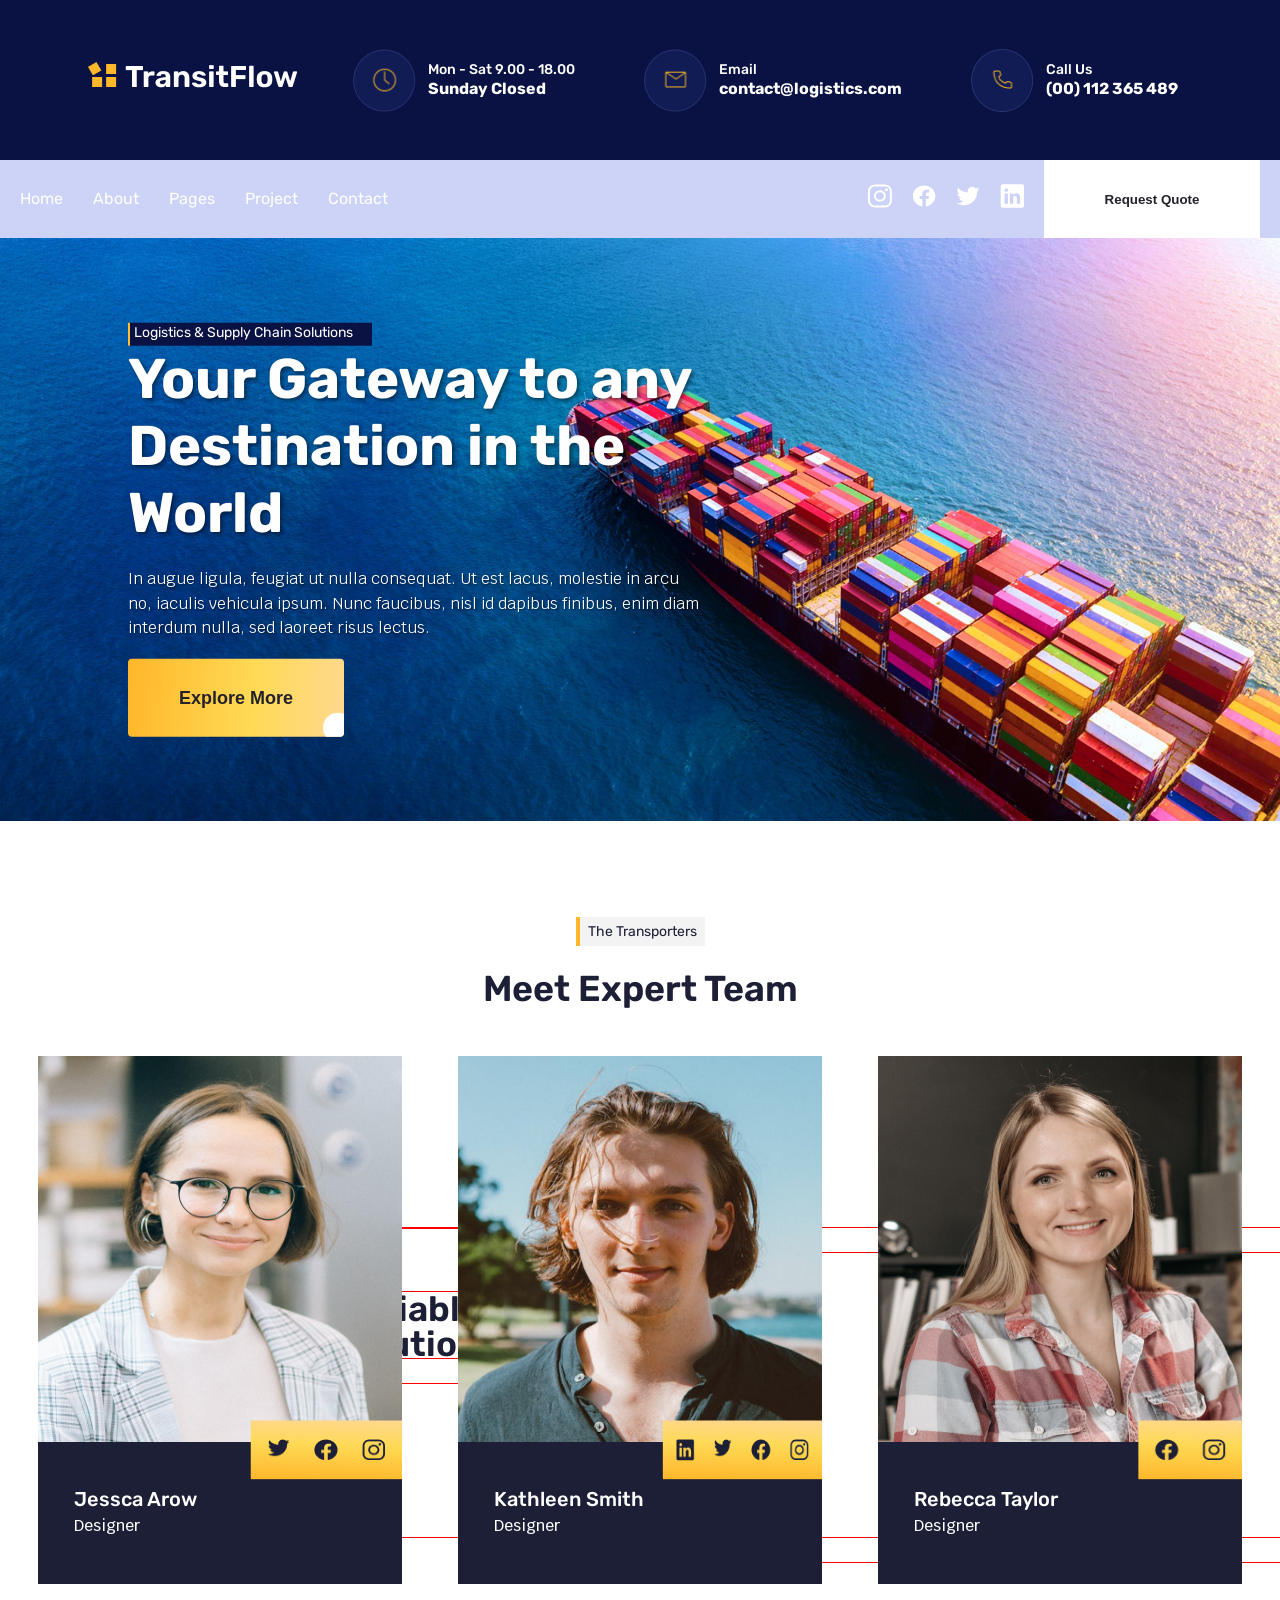
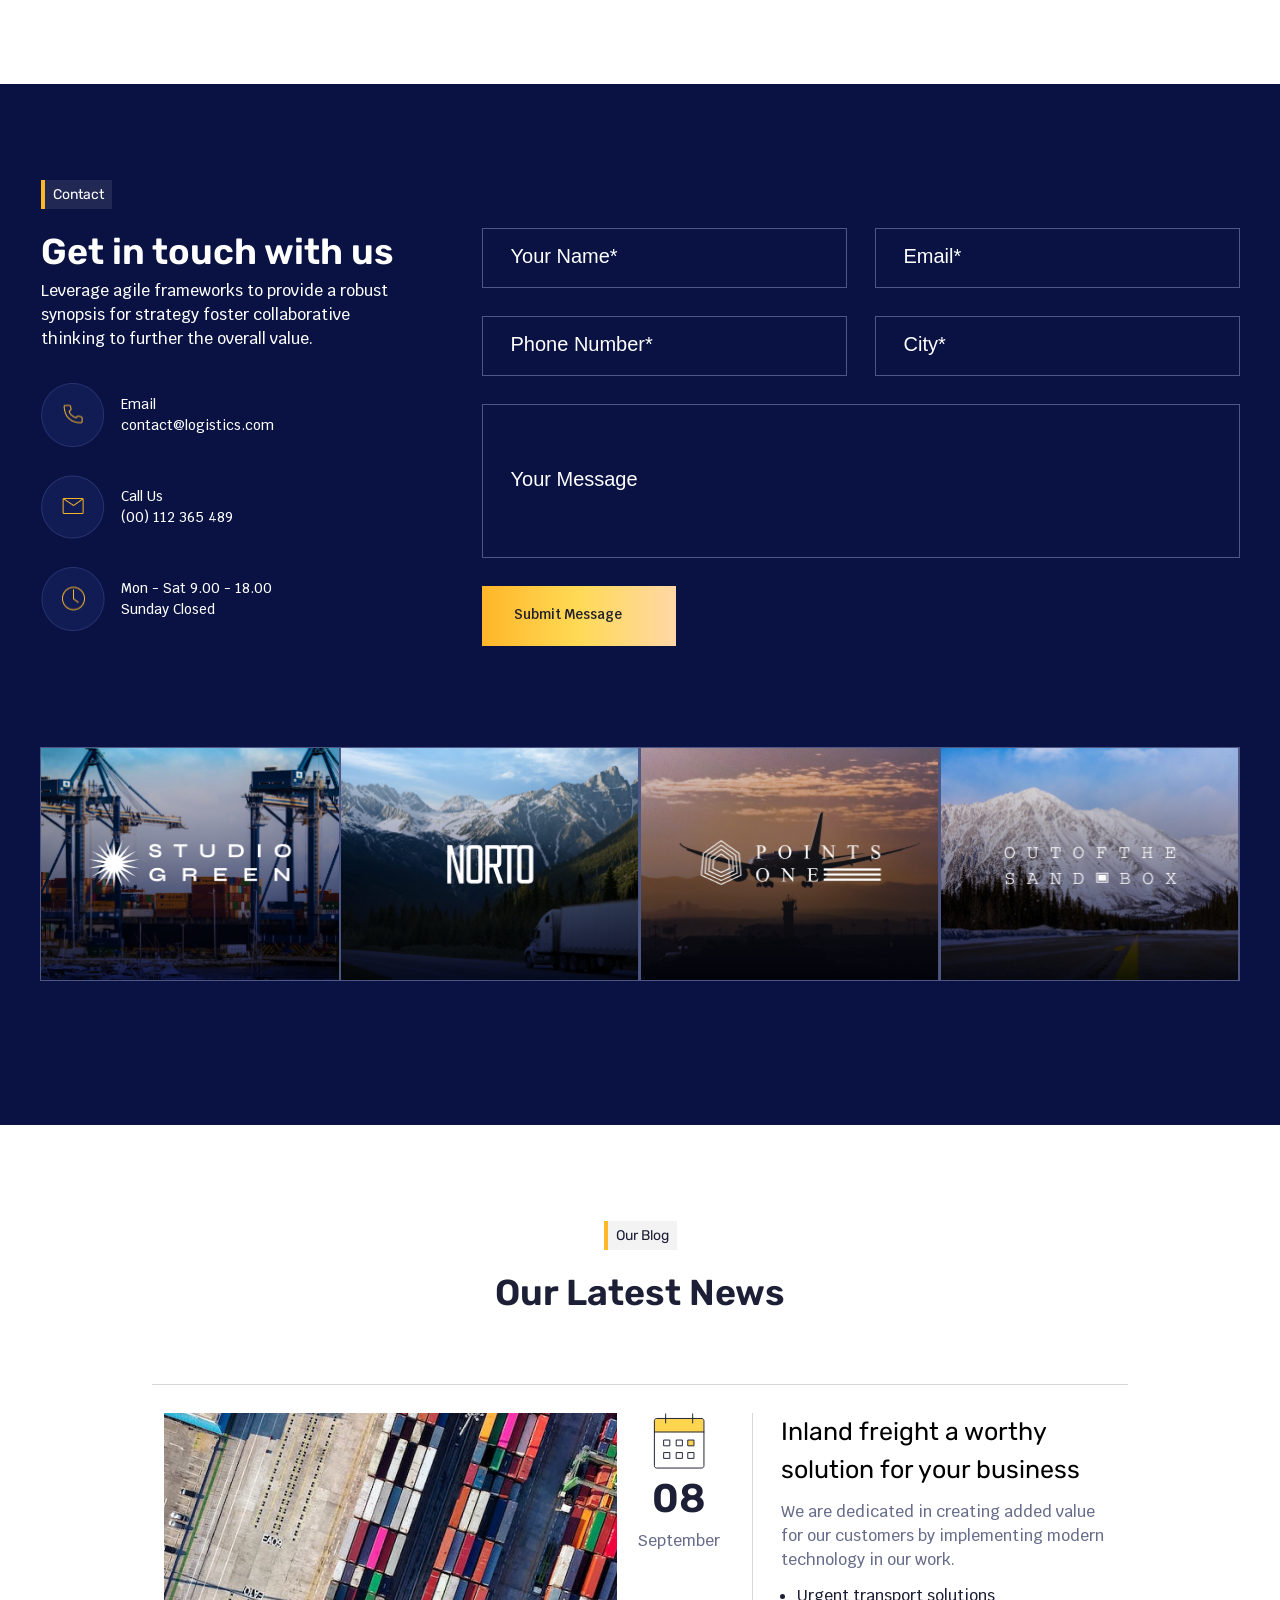
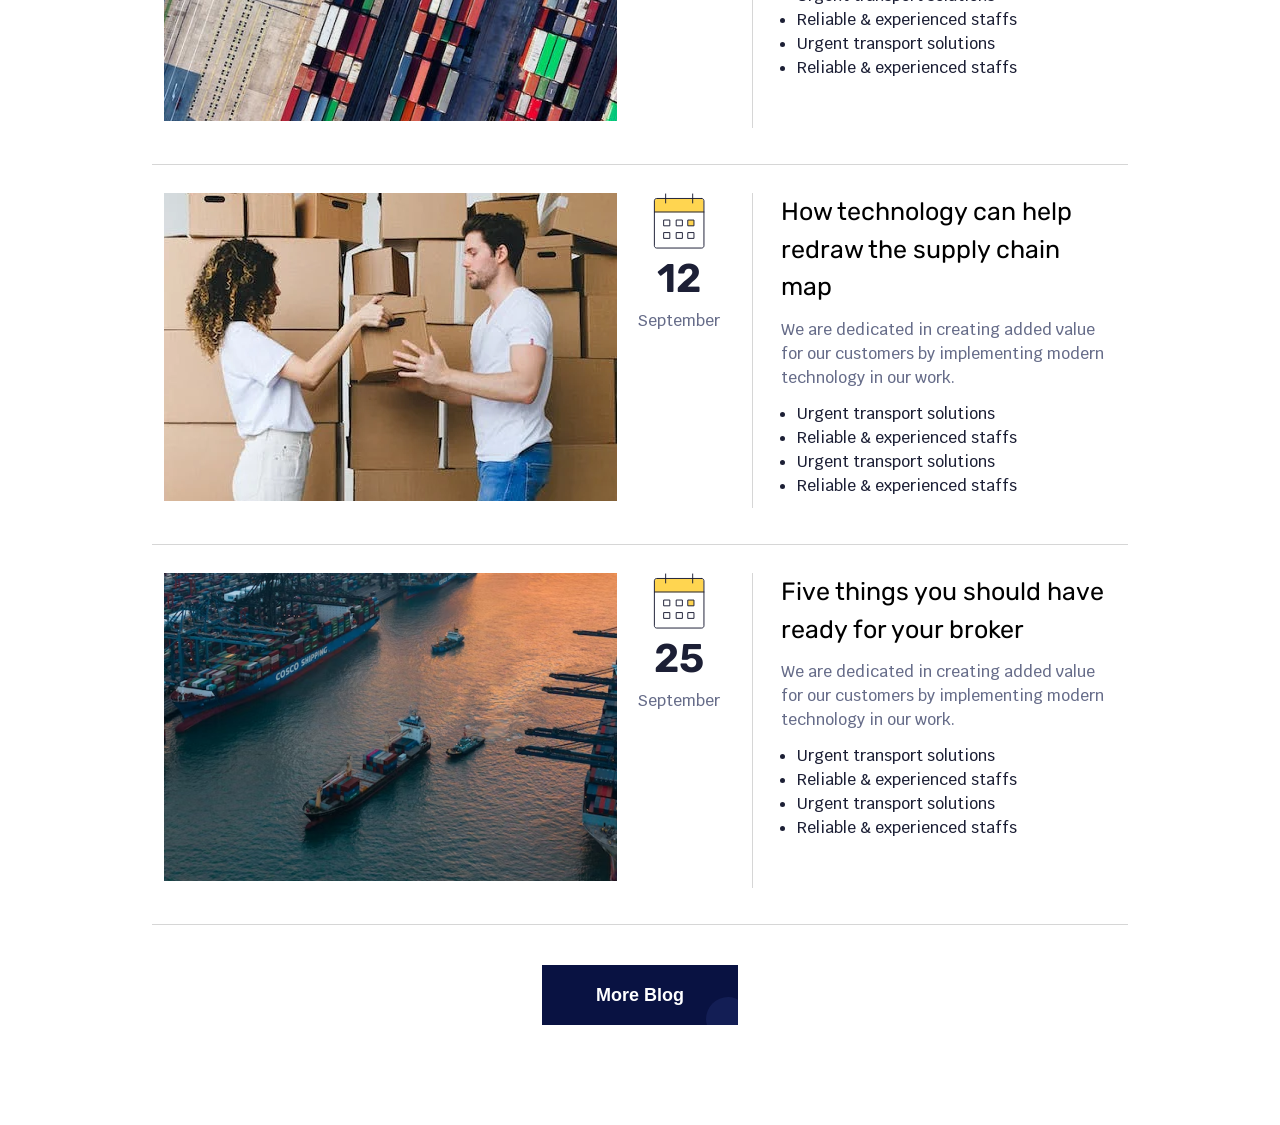
==== commit 394e0162: "Merge pull request #3 from Valchali/Dev-Chali feat: service section alingnment almost complete" ====
--- a/index.html
+++ b/index.html
@@ -5,6 +5,7 @@
     <meta name="viewport" content="width=device-width, initial-scale=1.0">
     <title>Logistics Company</title>
     <link rel="stylesheet" href="style.css">
+    <link rel="stylesheet" href="responsive.css">
 </head>
 <body>
     <header>
@@ -73,7 +74,6 @@
                 </div>
             </div>
         </section>
-
         <section class="services">
             <div class="services-layout">
                 <div class="sub-text">
@@ -87,7 +87,179 @@
                     
                 </div>
             </div>
-        </section>
+
+        </section>
+
+
+        <section>
+            <div class="page_title_container">
+                <p class="page_title">The Transporters</p>
+                <h2 class="page_title_subtext">Meet Expert Team</h2>
+            </div>
+            <div class="transport">            
+                <div class="transport_space">
+                    <img src="images/6454343.png" alt="Image of Jessca Arow" class="team_image">
+                    <img src="images/Social1.png" alt="Social Media of Jessca Arow" id="social_media_1">
+                    <div class="team_style">
+                    <p class="team_name">Jessca Arow</p>
+                    <p class="team_occupation">Designer</p>
+                    </div>
+                </div>
+                <div class="transport_space">
+                    <img src="images/978565.png" alt="Image of Kathleen Smith" class="team_image">
+                    <img src="images/Social2.png" alt="Social Media of Kathleen Smith" id="social_media_2">
+
+                    <div class="team_style">
+                    <p class="team_name">Kathleen Smith</p>
+                    <p class="team_occupation">Designer</p>
+                    </div>
+                </div>
+                <div class="transport_space">
+                    <img src="images/123212121.png" alt="Image of Rebecca Taylor" class="team_image">
+                    <img src="images/Social3.png" alt="Social Media of Rebecca Taylor" id="social_media_3">
+                    <div class="team_style">
+                    <p class="team_name">Rebecca Taylor</p>
+                    <p class="team_occupation">Designer</p>
+                    </div>
+                </div>
+            </div>
+        </section>
+        <section  id="tsection_2">
+            <div id="contact_section">
+                <div id="contact_only">
+            <div>
+                <p class="page_title" id="Contact"> Contact</p>
+                <h2 class="page_title_subtext" id="get_in_touch">Get in touch with us</h2>
+                <p class="team_occupation" id="contact_team">Leverage agile frameworks to provide a robust synopsis for strategy foster collaborative thinking to further the overall value.</p>
+            </div>
+            <div class="contact_details" padding: 0px !important;>
+                <img src="images/Icon2.png" alt="Email Icon" class="contact_image">
+                <div class="contact_text">  
+                <p>Email</p>
+                <p>contact@logistics.com</p>
+                </div>
+            </div>
+            <div class="contact_details">
+                <img src="images/Icon4.png" alt="Phone Icon" class="contact_image">
+                <div class="contact_text">  
+                <p>Call Us</p>
+                <p>(00) 112 365 489</p>
+                </div>
+            </div>
+            <div class="contact_details">
+                <img src="images/Clock Icon.png" alt="Clock Icon" class="contact_image">
+                <div class="contact_text">  
+                <p>Mon - Sat 9.00 - 18.00</p>
+                <p>Sunday Closed</p>
+                </div>
+            </div>
+        </div>
+
+            <div>
+                <form action="/submit" id="form_box">
+                    <input type="text" name="name" placeholder="Your Name*" class="input_field">
+                    <input type="text" name="email" placeholder="Email*" class="input_field">
+                    <input type="text" name="phone_number" placeholder="Phone Number*" class="input_field">
+                    <input type="text" name="city" placeholder="City*" class="input_field">
+                    <input type="text" name="your_message" placeholder="Your Message" class="input_field" id="long_input_field">
+                    <button type="submit" class="contact_text" id="submit_button">Submit Message</button>
+                </form>
+            </div>
+        </div>
+            <div id="company_logos">
+                <img src="images/212232.png" alt="Studio Green Image" class="company_images">
+                <img src="images/12121221.png" alt="Norto Image" class="company_images">
+                <img src="images/1236564.png" alt="Points One Image" class="company_images">
+                <img src="images/9099.png" alt="Sandbox Image" class="company_images">
+            </div>
+        </section>
+        <section>
+            <div class="page_title_container" id ="blog_title_container">
+                <div id="blog_title">
+                <p class="page_title" >Our Blog</p>
+                <h2 class="page_title_subtext" id="blog">Our Latest News</h2>            
+                </div>
+                    <p class="team_occupation" id="blog_subtitle_text">Leverage agile frameworks to provide a robust synopsis for strategy foster collaborative thinking to further the overall value.</p>
+                    <div class="blog_content">
+                        <div class="blog_image_container">
+                <div class="blog_image">
+                    <img src="images/9877.png"  alt="Images of Containers"> <span ><a href="/readmore" class="read_more_span">Read More</a></span>
+                </div>
+                        </div>
+                <div class="blog_details">
+                <div class="blog_date">
+                    <img src="images/QW12SAS.svg" alt="Image of Calendar Icon">
+                    <h3>08</h3>
+                    <p>September</p>
+                </div>
+                <div class="blog_text">
+                    <h4>Inland freight a worthy solution for your business</h4>
+                    <p>We are dedicated in creating added value for our customers by implementing modern technology in our work.</p>
+                    <ul>
+                        <li>Urgent transport solutions</li>
+                        <li>Reliable & experienced staffs</li>
+                        <li>Urgent transport solutions</li>
+                        <li>Reliable & experienced staffs</li>
+                    </ul>
+                </div>
+                </div>
+            </div>
+            <div class="blog_content">
+                <div class="blog_image_container">
+                <div class="blog_image">
+                    <img src="images/boxes.png" alt="Images of Boxes"><span ><a href="/readmore" class="read_more_span">Read More</a></span>
+                </div>
+                </div>
+                <div class="blog_details">
+                <div class="blog_date">
+                    <img src="images/QW12SAS.svg" alt="Image of Calendar Icon">
+                    <h3>12</h3>
+                    <p>September</p>
+                </div>
+                <div class="blog_text">
+                    <h4>How technology can help redraw the supply chain map</h4>
+                    <p>We are dedicated in creating added value for our customers by implementing modern technology in our work.</p>
+                    <ul>
+                        <li>Urgent transport solutions</li>
+                        <li>Reliable & experienced staffs</li>
+                        <li>Urgent transport solutions</li>
+                        <li>Reliable & experienced staffs</li>
+                    </ul>
+                </div>
+            </div>
+            </div>
+            <div class="blog_content" id="last_blog_content">
+                <div class="blog_image_container">
+                <div class="blog_image">
+                    <img src="images/43434.png" alt="Images of Ships with Containers"><span ><a href="/readmore" class="read_more_span">Read More</a></span>
+                </div>
+                </div>
+                <div class="blog_details">
+                <div class="blog_date">
+                    <img src="images/QW12SAS.svg" alt="Image of Calendar Icon">
+                    <h3>25</h3>
+                    <p>September</p>
+                </div>
+                <div class="blog_text">
+                    <h4>Five things you should have ready for your broker</h4>
+                    <p>We are dedicated in creating added value for our customers by implementing modern technology in our work.</p>
+                    <ul>
+                        <li>Urgent transport solutions</li>
+                        <li>Reliable & experienced staffs</li>
+                        <li>Urgent transport solutions</li>
+                        <li>Reliable & experienced staffs</li>
+                    </ul>
+                </div>
+            </div>
+        </div>
+            <div id="hover_button_container">
+            <button id="hover_button"><span id="hover_button_span"></span> More Blog</button>
+            </div>
+            </div>
+        </section>
+            
+
+
     </main>
 </body>
 </html>
--- a/style.css
+++ b/style.css
@@ -1,5 +1,6 @@
-@import url('https://fonts.googleapis.com/css2?family=Krub:ital,wght@0,200;0,300;0,400;0,500;0,600;0,700;1,200;1,300;1,400;1,500;1,600;1,700&display=swap');
-@import url('https://fonts.googleapis.com/css2?family=Rubik:ital,wght@0,300..900;1,300..900&display=swap');
+
+@import url('https://fonts.googleapis.com/css2?family=Almarai:wght@300;400;700;800&family=Inter:ital,opsz,wght@0,14..32,100..900;1,14..32,100..900&family=Krub:ital,wght@0,200;0,300;0,400;0,500;0,600;0,700;1,200;1,300;1,400;1,500;1,600;1,700&family=Poppins:ital,wght@0,100;0,200;0,300;0,400;0,500;0,600;0,700;0,800;0,900;1,100;1,200;1,300;1,400;1,500;1,600;1,700;1,800;1,900&family=Rubik:ital,wght@0,300..900;1,300..900&display=swap');
+
 
 /* CSS RESET STYLING */
 * {
@@ -349,4 +350,391 @@
         padding: 12px 30px;
         font-size: 16px;
     }
-}+}
+
+
+*{
+    margin: 0;
+    padding: 0;
+    box-sizing: border-box;
+}
+html, body {
+    font-family: "rubik", sans-serif;
+    line-height: 1.5;
+    margin: 0 auto;
+    max-width: 1920px;
+
+  }
+
+
+/* THE TRANSPORTERS PAGE */
+
+.page_title{
+    font-size: 14px;
+    color: #1C1F35;
+    padding: 4px 8px;
+    margin-top: 96px !important; 
+    width: fit-content;
+    height: fit-content;
+    background-color: rgba(232, 232, 232, 0.5);
+    border-left: 4px solid;
+    border-image: linear-gradient(to right, #FFB629, #FFDA56, #FFD7A6) 1;
+
+}
+.page_title_subtext{
+    font-size: 36px;
+    font-weight: 600;
+    color: #1C1F35;
+    padding-top: 16px;
+    text-align: center;
+}
+.team_image{
+    width: 364px;
+    height: 426px;
+    padding-top: 40px;
+    padding-bottom: 0px;
+    display: block;
+}
+.team_name{
+    font-size: 20px;
+    font-weight: 500;
+    color: #ffff;
+    text-align: left;
+    justify-content: center;
+    align-items: center;
+}
+.team_occupation{
+    font-size: 16px;
+    font-weight: 500;
+    font-family: "krub", sans-serif;
+    color: #fff;
+    text-align: left;
+    justify-content: center;
+    align-items: center;
+}
+
+.page_title_container{
+    display: flex;
+    flex-direction: column;
+    align-items: center;
+    justify-content: center;
+    text-align: center;
+    padding-bottom: 0px;
+
+}
+#blog_title_container{
+    padding-bottom: 100px;
+    align-items: center;
+    justify-content: center;
+}
+.transport{
+    display: flex;
+    flex-direction: row;
+    gap: 56px ;
+    justify-content: center;
+    padding-bottom: 100px;
+
+}
+.team_style{
+    width: 364px;
+    height: 112px;
+    background-color: #1C1F35;
+    margin-top: 0px;
+    padding-left: 36px;
+    padding-top: 42px;
+    padding-bottom: 100px;
+}
+.transport_space{
+    position: relative;
+    display: flex;
+    flex-direction: column;
+    gap: 0px;
+    align-items: center;
+}
+#social_media_1{  
+    position: absolute;
+    top: 404px;    
+    right: 0px;   
+    width: 152px;   
+    height: 60px;
+
+}
+#social_media_2{  
+    position: absolute;
+    top: 404px;    
+    right: 0px;   
+    width: 160px;   
+    height: 60px;
+}
+
+#social_media_3{  
+    position: absolute;
+    top: 404px;    
+    right: 0px;   
+    width: 104px;   
+    height: 60px;
+}
+
+/* CONTACT PAGE */
+.contact_details{
+    font-family: "krub", sans-serif;
+    font-size: 14px;
+    font-weight: 500;
+    display: flex;
+    align-items: center;
+    padding-bottom: 28px;
+}
+.contact_text{
+    display: flex;
+    flex-direction: column;
+    gap: 0px;
+    padding-left: 16px;
+    color: #fff;
+}
+.contact_image{
+    width: 64px;
+    height: 64px;
+    
+}
+
+#tsection_2{
+    background-color: #091242;
+    display: flex;
+    gap: 88px;
+    flex-direction: column;
+    justify-content: center;
+    align-items: center;
+
+}
+#Contact{
+    background-color: rgba(232, 232, 232, 0.1);
+    color: #fff;
+}
+#contact_section{
+    padding-left: 360px;
+    padding-right: 360px;
+    display: flex;
+    gap: 88px;
+    
+}
+#contact_only{
+    display: flex;
+    flex-direction: column;
+}
+
+#get_in_touch{
+    color: #fff;
+    text-align: left;
+}
+#contact_team{
+    width: 353px;
+    padding-bottom: 32px;
+}
+.input_field{
+    width: 365px;
+    height: 60px;
+    border: #4E5683 solid 1px;
+    background-color: transparent;
+    padding: 20px 28px;
+    
+}
+.input_field::placeholder {
+    color: #fff;
+    opacity: 1;
+    font-size: 20px;
+    font-weight: 400;
+    font-family: "league spartan", sans-serif;
+}
+#form_box{
+    display: flex;
+    gap: 28px;
+    flex-wrap: wrap;
+    width: 758px;
+    padding-top: 144px;
+}
+#submit_button{
+    background-image: linear-gradient(to right, #FFB629, #FFDA56, #FFD7A6);
+    text-align: center;
+    padding: 20px 32px;
+    color: #23212A;
+    width: 194px;
+    height: 60px;
+    font-weight: 600;
+    font-family: "krub", sans-serif;
+}
+
+#long_input_field{
+    width: 758px;
+    height: 154px;
+    
+}
+
+#company_logos{
+    padding-left: 360px;
+    padding-right: 360px;
+    display: flex;
+    flex-direction: row;
+    gap: 0px;
+    padding-bottom: 144px;
+}
+
+.company_images{
+    border: 1px solid #4E5683;
+    width: 300px;
+    height: 234px;
+}
+
+/* OUR BLOG SECTION */
+#blog{
+    padding-bottom: 40px;
+}
+#blog_title{
+    display: flex;
+    flex-direction: column;
+    justify-content: center;
+    text-align: center;
+    align-items: center;
+}
+
+.blog_image{
+    width: 453px;
+    height: 308px;
+    position: relative;
+    display: inline-block;
+}
+.blog_date{
+    display: flex;
+    gap: 0px;
+    flex-direction: column;
+    align-items: center;
+}
+
+.blog_date > img{
+    width: 52px;
+    height: 56px;
+}
+.blog_date > h3{
+    color: #1C1F35;
+    font-family: "rubik", sans-serif;
+    font-size: 40px;
+    font-weight: 600;
+}
+.blog_date > p{
+    color: #666C89;
+    font-family: "krub", sans-serif;
+    font-weight: 500;
+}
+.blog_text{
+
+    border-left: 1px solid #D6D6D6;
+    padding-left: 28px;
+}
+.blog_details{
+    display: flex;
+    gap: 32px;
+}
+
+.blog_text > h4{
+    font-family: "rubik", sans-serif;
+    font-size: 25px;
+    font-weight: 400;
+    width: 335px;
+
+}
+.blog_text > p{
+    font-family: "krub", sans-serif;
+    font-size: 16px;
+    font-weight: 500;
+    color: #666C89;
+    width: 335px;
+    padding-top: 12px;
+    padding-bottom: 12px;
+}
+.blog_text > ul{
+    color: #1C1F35;
+    font-family: "krub", sans-serif;
+    font-weight: 500;
+    padding-left: 16px;
+
+}
+.blog_content{
+
+        display: flex;
+        justify-content: center;
+        text-align: left;
+        padding-top: 28px;
+        padding-left: 488px;
+        padding-bottom: 36px;
+        padding-right: 488px;
+        gap: 20px;
+        border-top: 1px solid #D6D6D6;
+        width: 943px;
+}
+#blog_2{
+    width: 348px;
+}
+#last_blog_content{
+    border-bottom: 1px solid #D6D6D6;
+    padding-bottom: 36px;
+}
+
+/* HOVER BUTTON */
+#hover_button{
+    position: relative;
+    background-color: #091242;
+    padding: 16px;
+    font-size: 18px;
+    cursor: pointer;
+    overflow: hidden;
+    color: #fff;
+    width: 196px;
+    height: 60px;
+
+}
+#hover_button_span{
+    position: absolute;
+    right: -4%;
+    bottom: -20%;
+    width: 40px;
+    height: 40px;
+    background-color: #1F2A69;
+    opacity: 50%;
+    border-radius: 100% 80% 0% 80%;
+    transition: all 1.0s ease;
+
+}
+#hover_button:hover #hover_button_span{
+    width: 140px;
+    height: 140px;
+    opacity: 50%;
+    right: 0%;
+    Bottom: 0%;
+    transition: all 3.0s ease;
+
+}
+#hover_button_container{
+    padding-top: 40px;
+}
+.read_more_span {
+    position: absolute;
+    text-decoration: none;
+    padding: 100px 148px;
+    text-align: center;
+    background-color: rgba(28, 31, 53, 0.91);
+    color: #fff;
+    font-family: "krub", sans-serif;
+    font-weight: 600;
+    white-space: nowrap;
+    transition: opacity 0.5s ease, transform 0.5s ease;
+    right: 40px;
+    top: 44px;
+    opacity: 0;
+    transform: translateY(20px); /* start slightly lower */
+  }
+  
+  .blog_image:hover .read_more_span {
+    opacity: 1;
+    transform: translateY(0); /* move to correct position */
+  }
+  
+
--- a/responsive.css
+++ b/responsive.css
@@ -0,0 +1,397 @@
+/* Responsive Styles for tstyle.css */
+/* Responsive adjustments */
+@media (max-width: 768px) {
+  #px-100 {
+      flex-direction: column;
+      height: auto;
+      padding: 20px;
+      gap: 20px;
+  }
+  
+  .nav-wrapper {
+      position: static;
+      flex-direction: column;
+      height: auto;
+      padding: 20px;
+  }
+  
+  nav ul {
+      flex-direction: column;
+      gap: 10px;
+  }
+  
+  .logistic-content {
+      margin-top: 0;
+  }
+}
+/* Responsive adjustments-btn */
+@media (max-width: 768px) {
+  .group {
+      padding: 12px 30px;
+      font-size: 16px;
+  }
+}
+
+@media screen and (max-width: 1240px) {
+    .team_style {
+      flex-wrap: wrap;
+    }
+    #company_logos {
+      flex-wrap: wrap;
+      justify-content: center;
+      width: 1400px;
+      gap: 40px;
+    }
+  }
+  main{
+    display: flex;
+    flex-direction: column;
+    align-items: center;
+    justify-content: center;
+  }
+  
+  @media screen and (max-width: 1200px) {
+    .transport {
+      flex-wrap: wrap;
+    }
+    #contact_section,
+    #company_logos,
+    .blog_content {
+      padding-left: 120px;
+      padding-right: 120px;
+    }
+    #form_box {
+      width: 100%;
+    }
+    #long_input_field {
+      width: 100%;
+    }
+    #company_logos {
+      flex-wrap: wrap;
+      justify-content: center;
+      width: 100%;
+      gap: 20px;
+      width: 1000px;
+
+    }
+  }
+  
+
+  @media screen and (max-width: 992px) {
+    .transport {
+      flex-direction: column;
+      align-items: center;
+      gap: 40px;
+    }
+  
+    #contact_section {
+      flex-direction: column;
+      align-items: center;
+      padding-left: 40px;
+      padding-right: 40px;
+      margin-bottom: 28px;
+    }
+  
+    #form_box {
+      flex-direction: column;
+      width: 100%;
+      padding-top: 0px;
+    }
+  
+    .input_field {
+      width: 365px;
+      height: 60px;
+      border: #4E5683 solid 1px;
+      background-color: transparent;
+      padding: 20px 28px;
+    }
+  
+    #long_input_field {
+      width: 100%;
+    }
+  
+    #company_logos {
+      flex-wrap: wrap;
+      justify-content: center;
+      gap: 20px;
+      padding-left: 40px;
+      padding-right: 40px;
+    }
+  
+    .blog_content {
+      display: flex;
+      flex-direction: column;
+      justify-content: center;
+      align-items: center;
+      text-align: left;
+      padding-top: 28px;
+      padding-bottom: 36px;
+      gap: 28px;
+      border-top: 1px solid #D6D6D6;
+      width: fit-content;
+
+    }
+  
+    .blog_image,
+    .blog_text {
+      width: 100%;
+
+    }
+    #imagesss{
+      display: flex;
+    }
+  
+    .blog_section_wrapper {
+      display: flex;
+      flex-direction: column;
+      align-items: center;
+      gap: 24px;
+    }
+  
+    .blog_image_with_span {
+      display: flex;
+      flex-direction: column;
+      position: relative;
+      width: 100%;
+      align-items: center;
+    }
+  
+    .blog_details_wrapper {
+      display: flex;
+      flex-direction: row;
+      justify-content: space-between;
+      align-items: flex-start;
+      width: 90%;
+      gap: 20px;
+    }
+  
+    .blog_date {
+      flex-shrink: 0;
+    }
+  
+    .blog_text {
+      flex: 1;
+    }
+    .blog_details{
+      display: flex;
+      gap: 40px;
+      justify-content: center;
+      align-items: center;
+    }
+  }
+  
+
+  
+  @media screen and (max-width: 768px) {
+    .page_title_subtext {
+      font-size: 28px;
+    }
+    .team_image {
+      width: 100%;
+      height: auto;
+    }
+    .team_style {
+      width: 100%;
+      padding-left: 24px;
+      padding-top: 24px;
+      height: auto;
+    }
+    .company_images{
+      border: 1px solid #4E5683;
+      width: 240px;
+      height: 200px;
+  }
+  #company_logos{
+    display: flex;
+    flex-wrap: wrap;
+    width: 600px;
+  }
+
+    .blog_text > h4,
+    .blog_text > p,
+    .blog_text > ul {
+      width: 100%;
+    }
+    .blog_details{
+      display: flex;
+      flex-direction: column;
+    }
+  }
+  
+  @media screen and (max-width: 576px) {
+    .page_title {
+      font-size: 12px;
+    }
+    .blog_details{
+      display: flex;
+      flex-direction: column;
+    }
+    .page_title_subtext {
+      font-size: 24px;
+    }
+    .contact_image {
+      width: 48px;
+      height: 48px;
+    }
+    .blog_image > img {
+      width: 100%;
+      height: auto;
+    }
+    .read_more_span {
+      padding: 24px;
+      font-size: 14px;
+      top: 10px;
+      right: 10px;
+    }
+    #hover_button {
+      width: 100%;
+      font-size: 16px;
+    }
+    #hover_button_span {
+      width: 20px;
+      height: 20px;
+    }
+    .blog_text > h4{
+      font-family: "rubik", sans-serif;
+      font-size: 20px;
+      font-weight: 400;
+      width: 335px;
+  
+  }
+  .blog_text > p{
+    font-family: "krub", sans-serif;
+    font-size: 14px;
+    font-weight: 500;
+    color: #666C89;
+    width: 335px;
+    padding-top: 12px;
+    padding-bottom: 12px;
+}
+.blog_text > ul{
+  color: #1C1F35;
+  font-family: "krub", sans-serif;
+  font-weight: 500;
+  padding-left: 16px;
+  font-size: 14px;
+
+}
+.read_more_span {
+  position: absolute;
+  text-decoration: none;
+  padding: 80px 80px;
+  text-align: center;
+  background-color: rgba(28, 31, 53, 0.91);
+  color: #fff;
+  font-family: "krub", sans-serif;
+  font-weight: 600;
+  white-space: nowrap;
+  transition: opacity 0.5s ease, transform 0.5s ease;
+  right: 40px;
+  top: 44px;
+  opacity: 0;
+  transform: translateY(20px); /* start slightly lower */
+}
+
+.blog_image:hover .read_more_span {
+  opacity: 1;
+  transform: translateY(0); /* move to correct position */
+}
+
+  }
+  
+  @media screen and (max-width: 375px) {
+    .input_field::placeholder {
+      font-size: 16px;
+    }
+    #submit_button {
+      width: 100%;
+      font-size: 16px;
+    }
+    .blog_content{
+      padding: 0px 120px;
+    }
+    #company_logos{
+      display: flex;
+      flex-wrap: wrap;
+      width: 240px;
+      gap: 28px;
+    }
+    .company_images{
+      border: 1px solid #4E5683;
+      width: 280px;
+      height: 240px;
+  }
+  .blog_image{
+    width: 320px;
+    height: 280px;
+    position: relative;
+    display: inline-block;
+    padding-top: 36px;
+}
+.blog_details{
+  display: flex;
+  gap: 32px;
+  width: 200px;
+  padding-bottom: 28px;
+  padding-left: 16px;
+  padding-right: 16px;
+}
+.blog_text > h4{
+  font-family: "rubik", sans-serif;
+  font-size: 16px;
+  font-weight: 400;
+  width: 200px;
+
+}
+.blog_text > p{
+font-family: "krub", sans-serif;
+font-size: 12px;
+font-weight: 500;
+color: #666C89;
+width: 200px;
+padding-top: 12px;
+padding-bottom: 12px;
+}
+.blog_text > ul{
+color: #1C1F35;
+font-family: "krub", sans-serif;
+font-weight: 500;
+padding-left: 16px;
+font-size: 14px;
+width: 200px;
+  }
+
+.read_more_span {
+  position: absolute;
+  text-decoration: none;
+  padding: 80px 80px;
+  text-align: center;
+  background-color: rgba(28, 31, 53, 0.91);
+  color: #fff;
+  font-family: "krub", sans-serif;
+  font-weight: 600;
+  white-space: nowrap;
+  transition: opacity 0.5s ease, transform 0.5s ease;
+  right: 40px;
+  top: 44px;
+  opacity: 0;
+  transform: translateY(20px); /* start slightly lower */
+}
+
+.blog_image:hover .read_more_span {
+  opacity: 1;
+  transform: translateY(0); /* move to correct position */
+}
+.blog_image_container{
+  display: flex;
+  align-items: center;
+  justify-content: center;
+  padding-left: 16px;
+  padding-right: 16px;
+}
+
+
+
+
+  }
+  
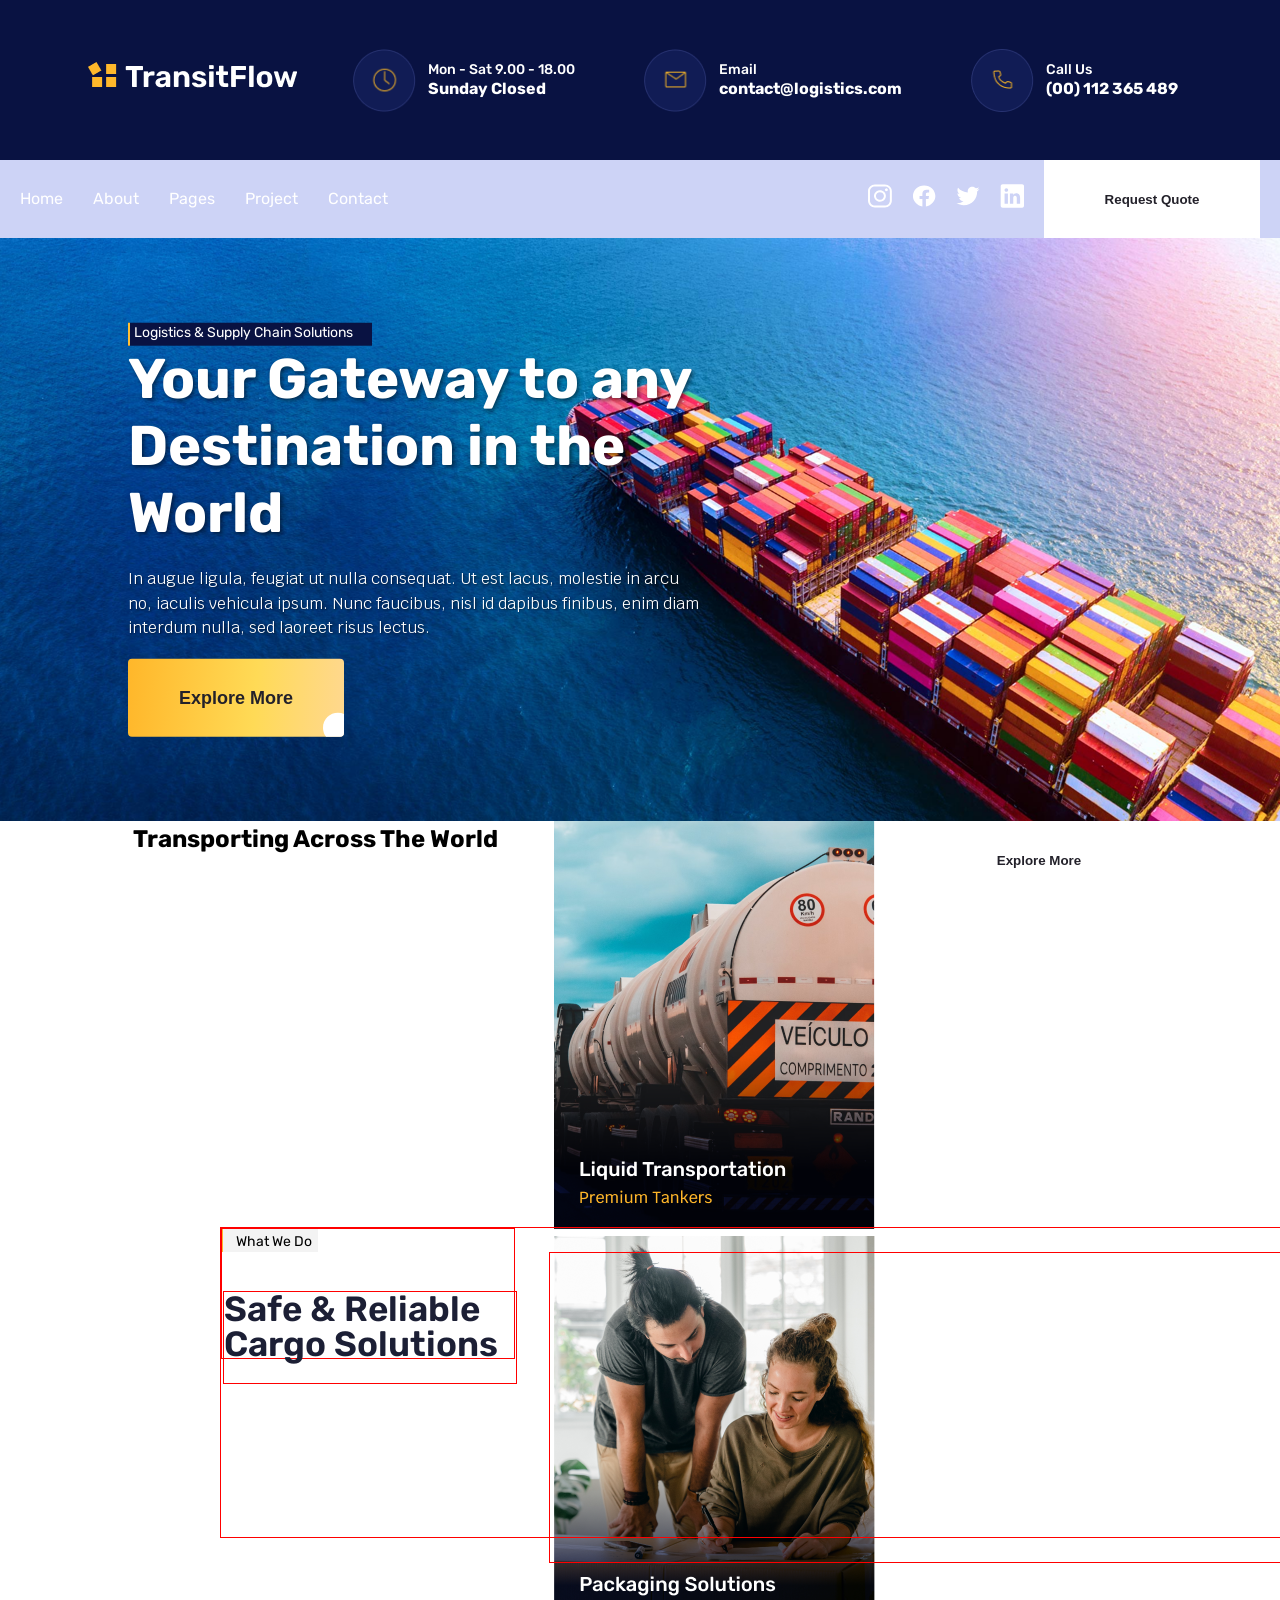
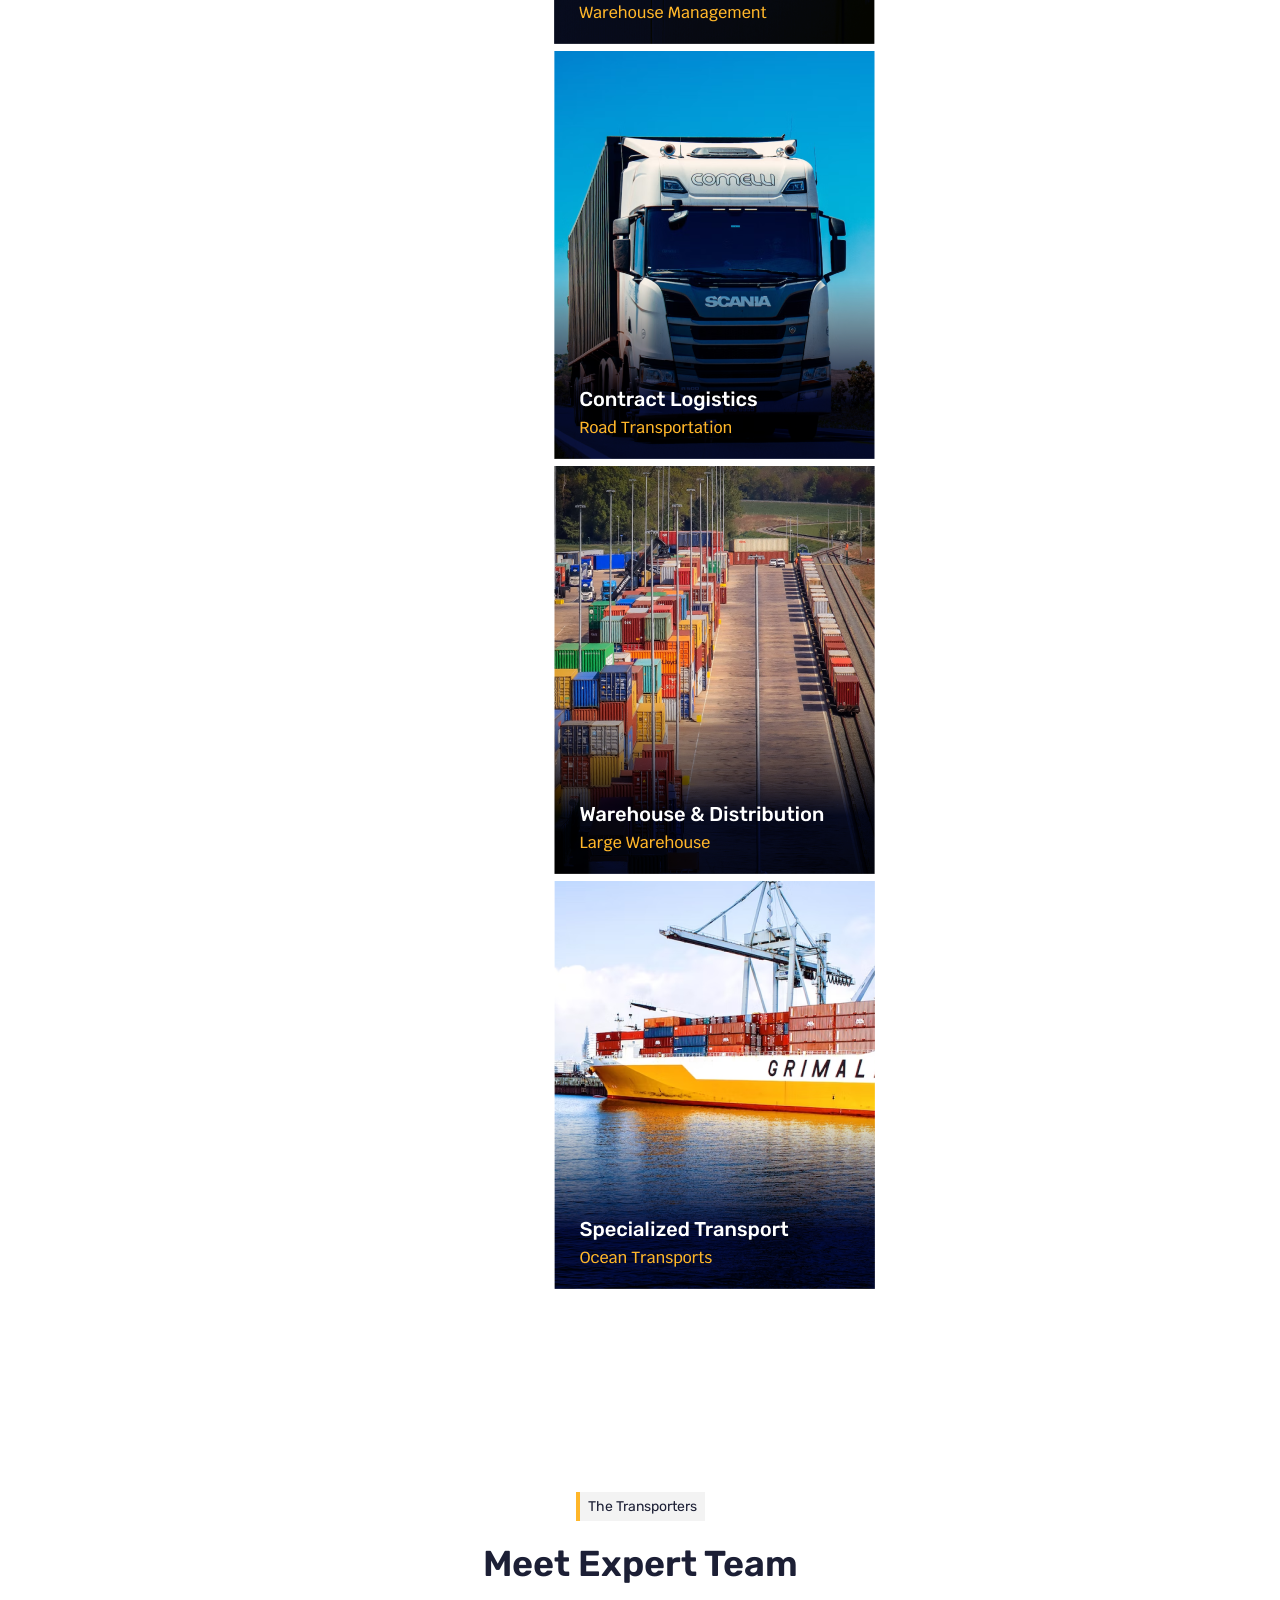
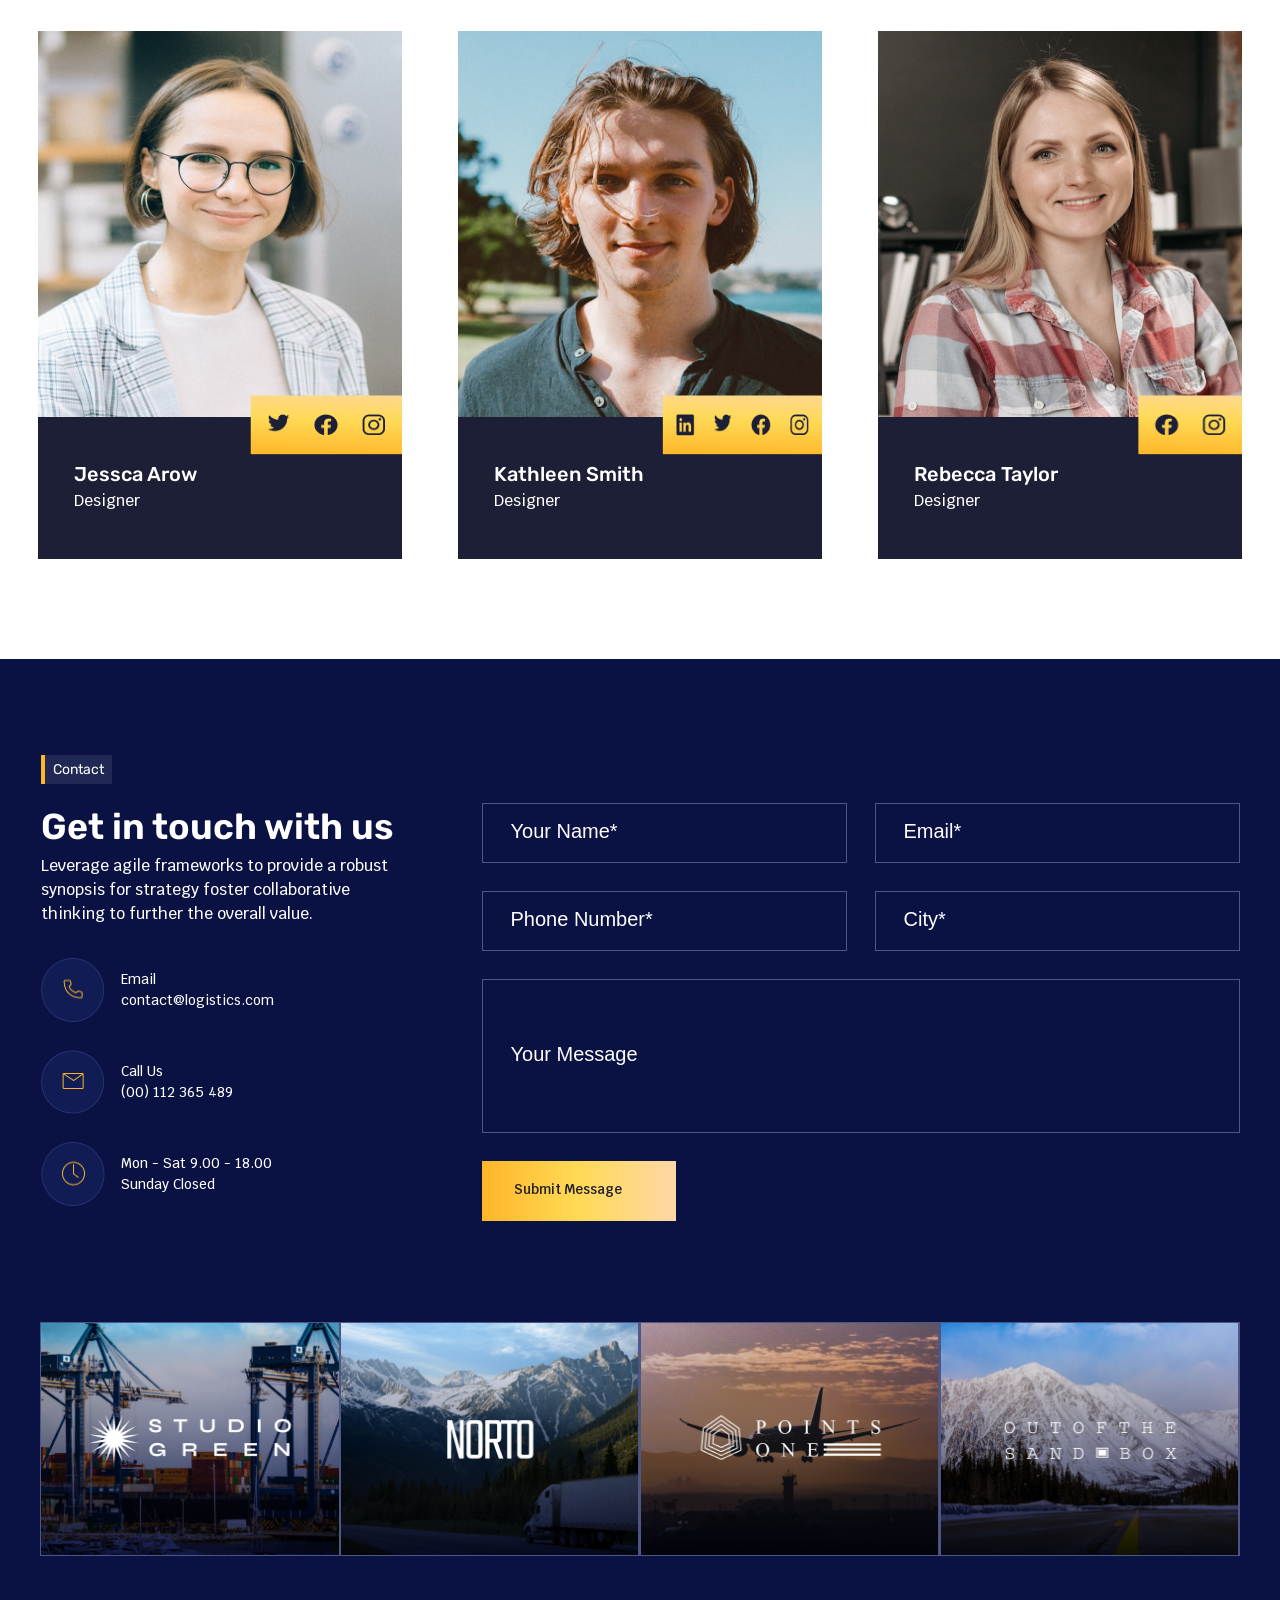
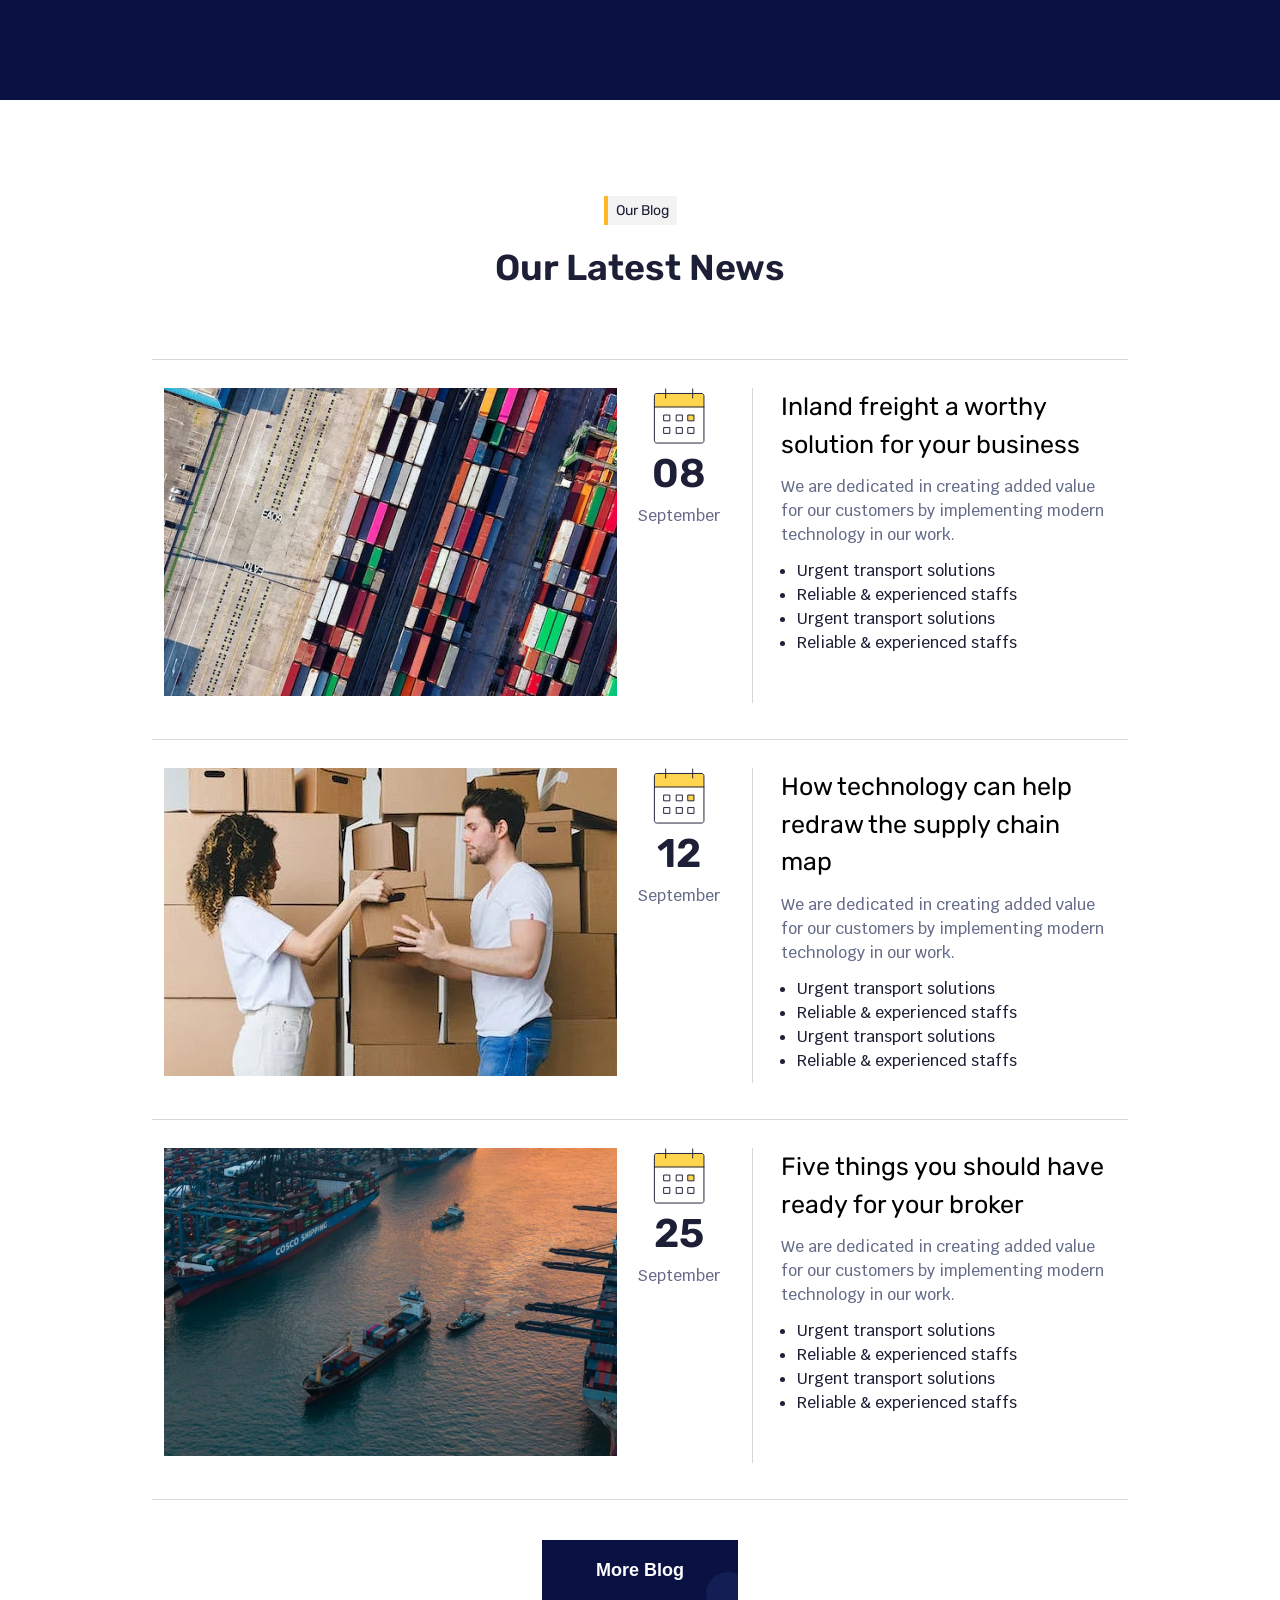
==== commit cacbff98: "feat:completed the layout of a section" ====
--- a/index.html
+++ b/index.html
@@ -89,6 +89,33 @@
             </div>
 
         </section>
+        <section class="transport">
+            <h2>Transporting Across The World</h2>
+            <div class="photos">
+              <div class="pic">
+                <img src="images/1.png" alt="Liquid Transport" />
+              </div>
+              <div class="pic">
+                <img src="images/2.png" alt="Packaging Solution" />
+              </div>
+              <div class="pic">
+                <img src="images/3.png" alt="Contract Logistics" />
+              </div>
+              <div class="pic">
+                <img src="images/4.png" alt="Warehouse And Distribution" />
+              </div>
+              <div class="pic port">
+                <img src="images/5.png" alt="Specialized Transport" />
+              </div>
+            </div>
+            <div class="btn">
+              <button class="more-work">
+                <span class="more-work-text">Explore More</span>
+                <span class="more-work-circle"></span>
+              </button>
+            </div>
+          </section>
+      
 
 
         <section>
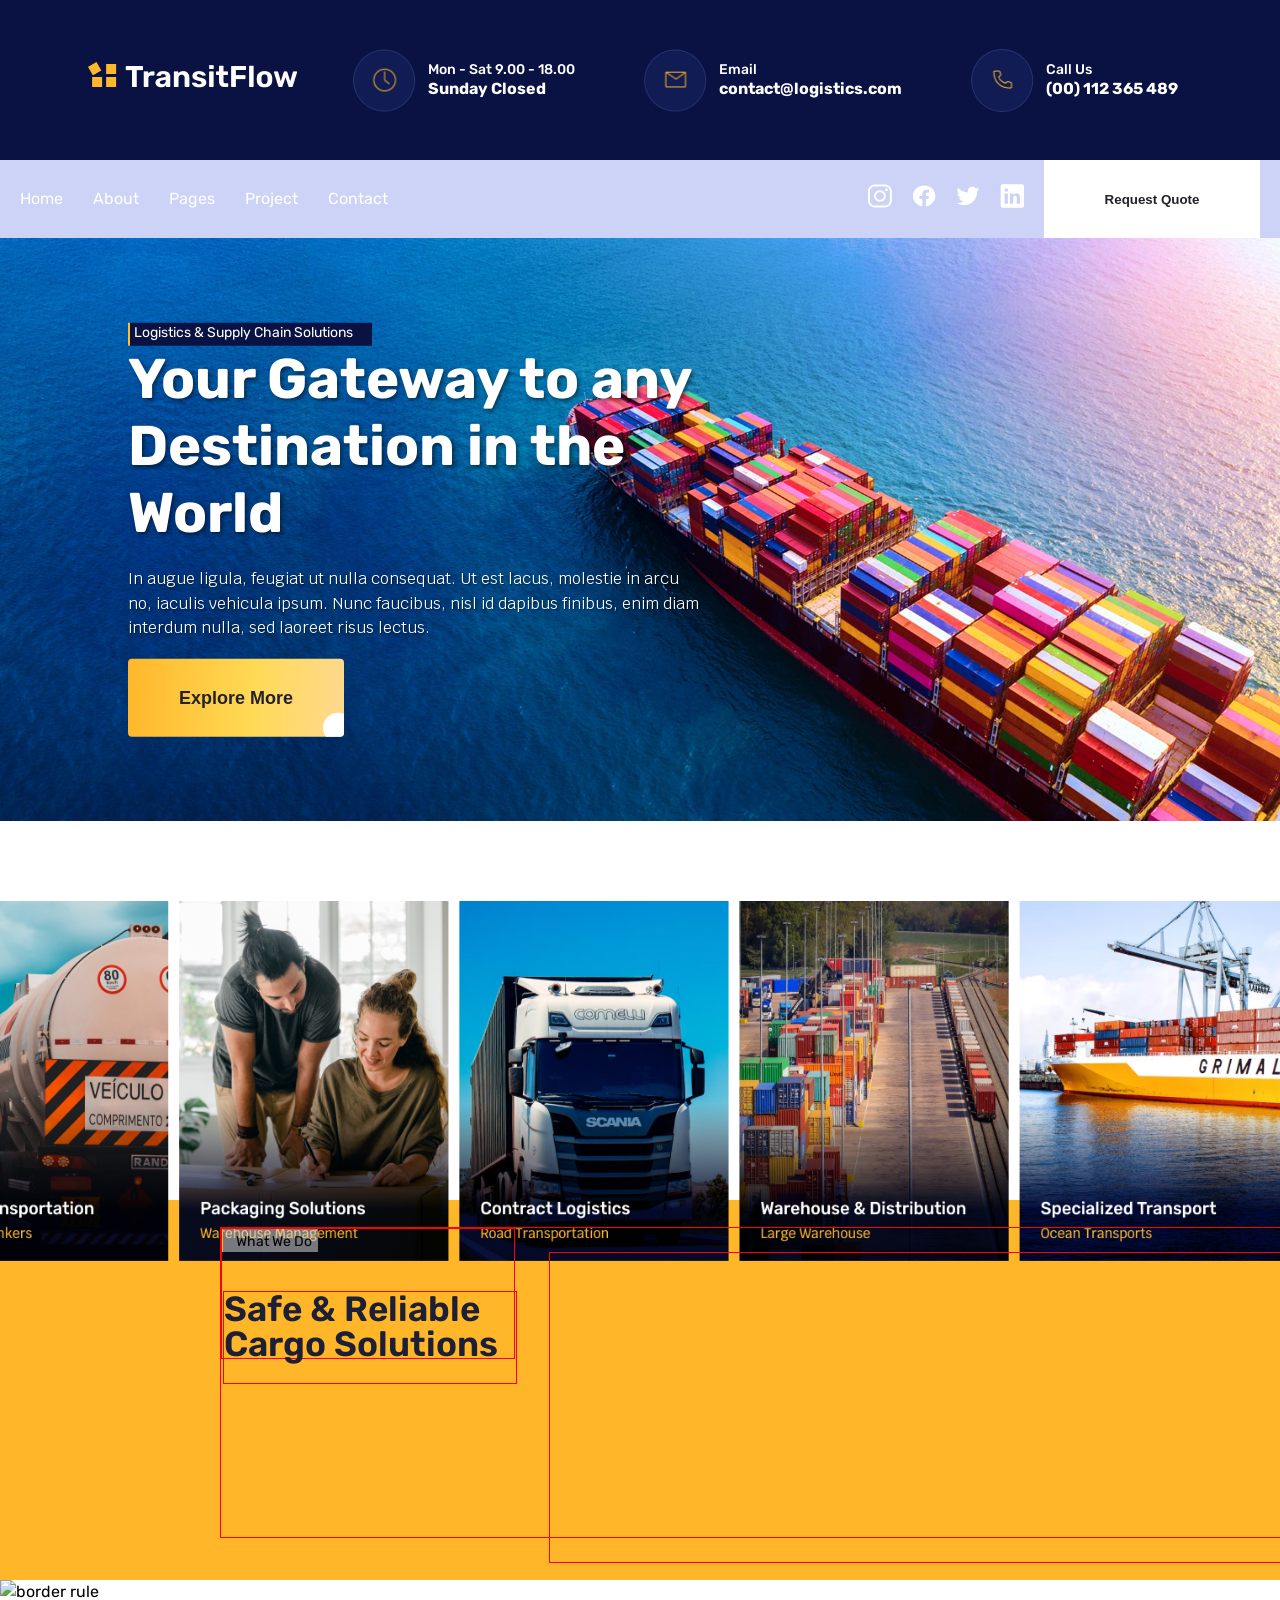
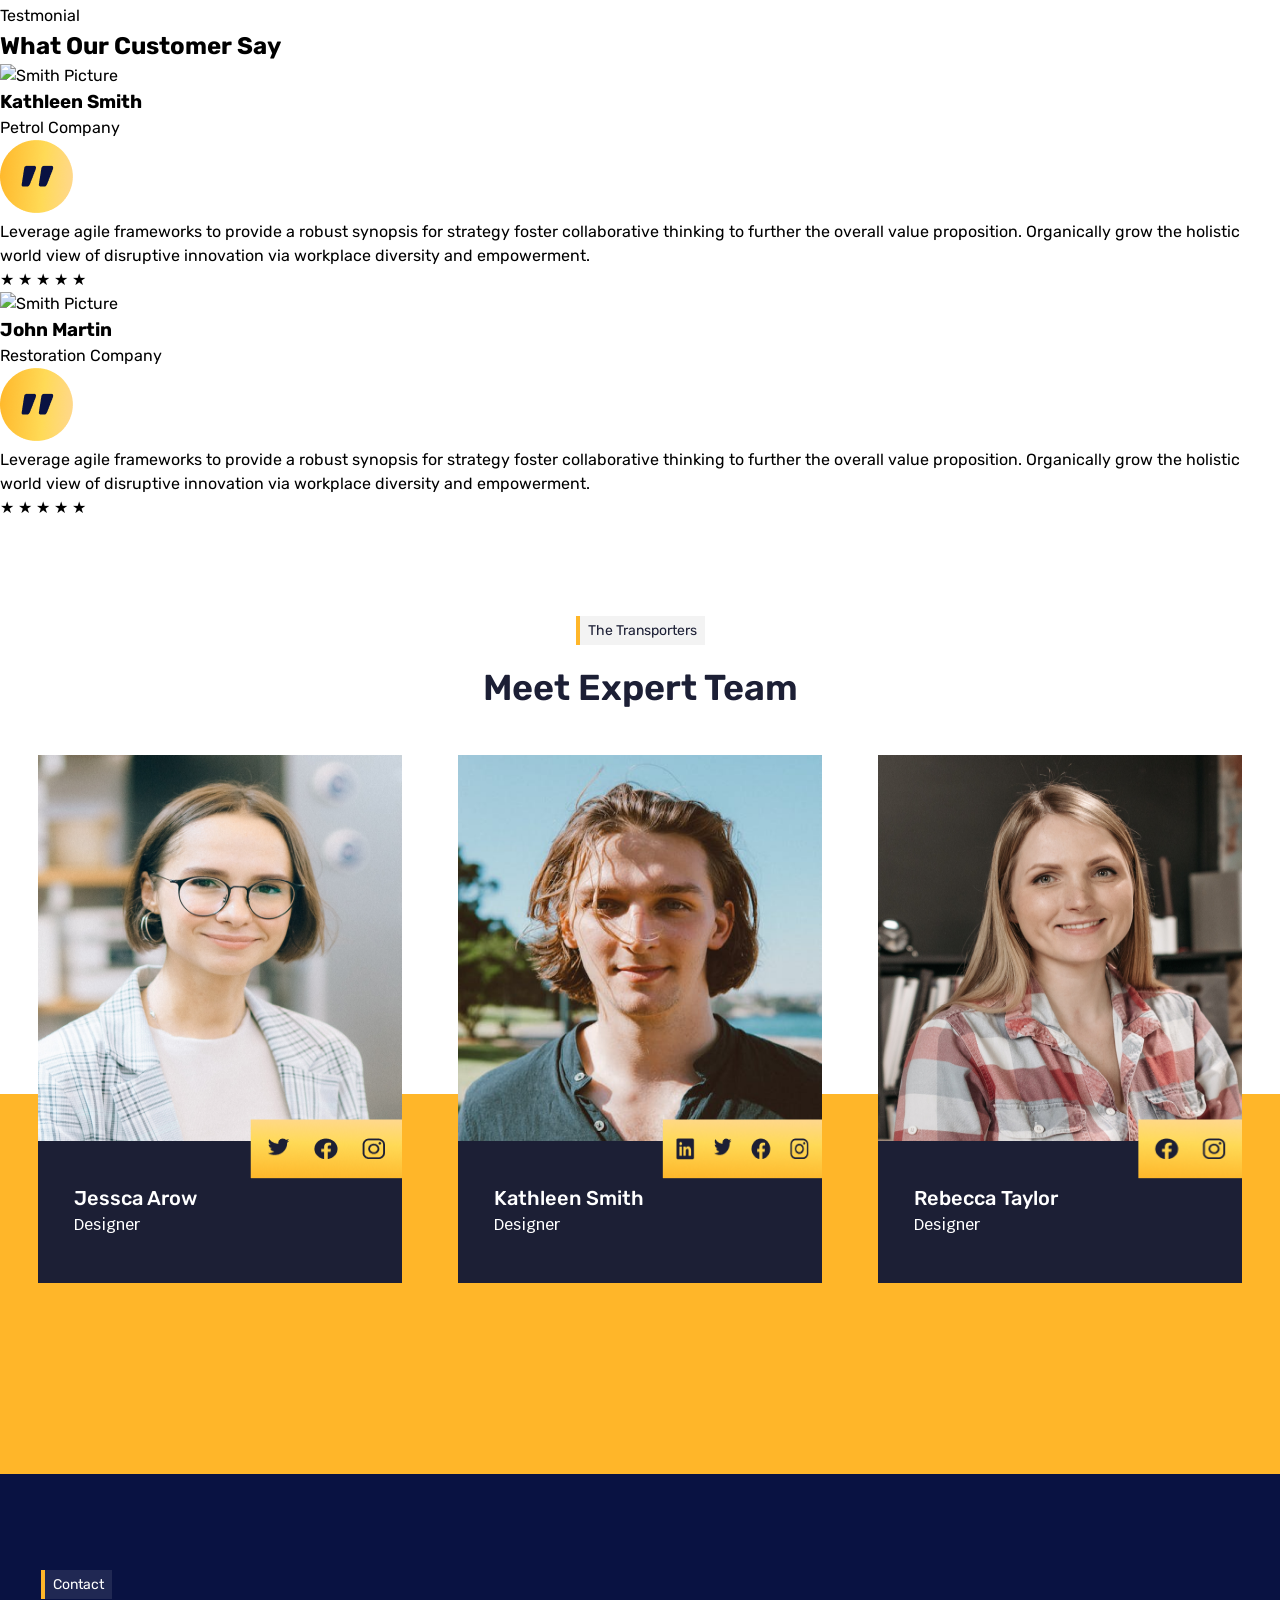
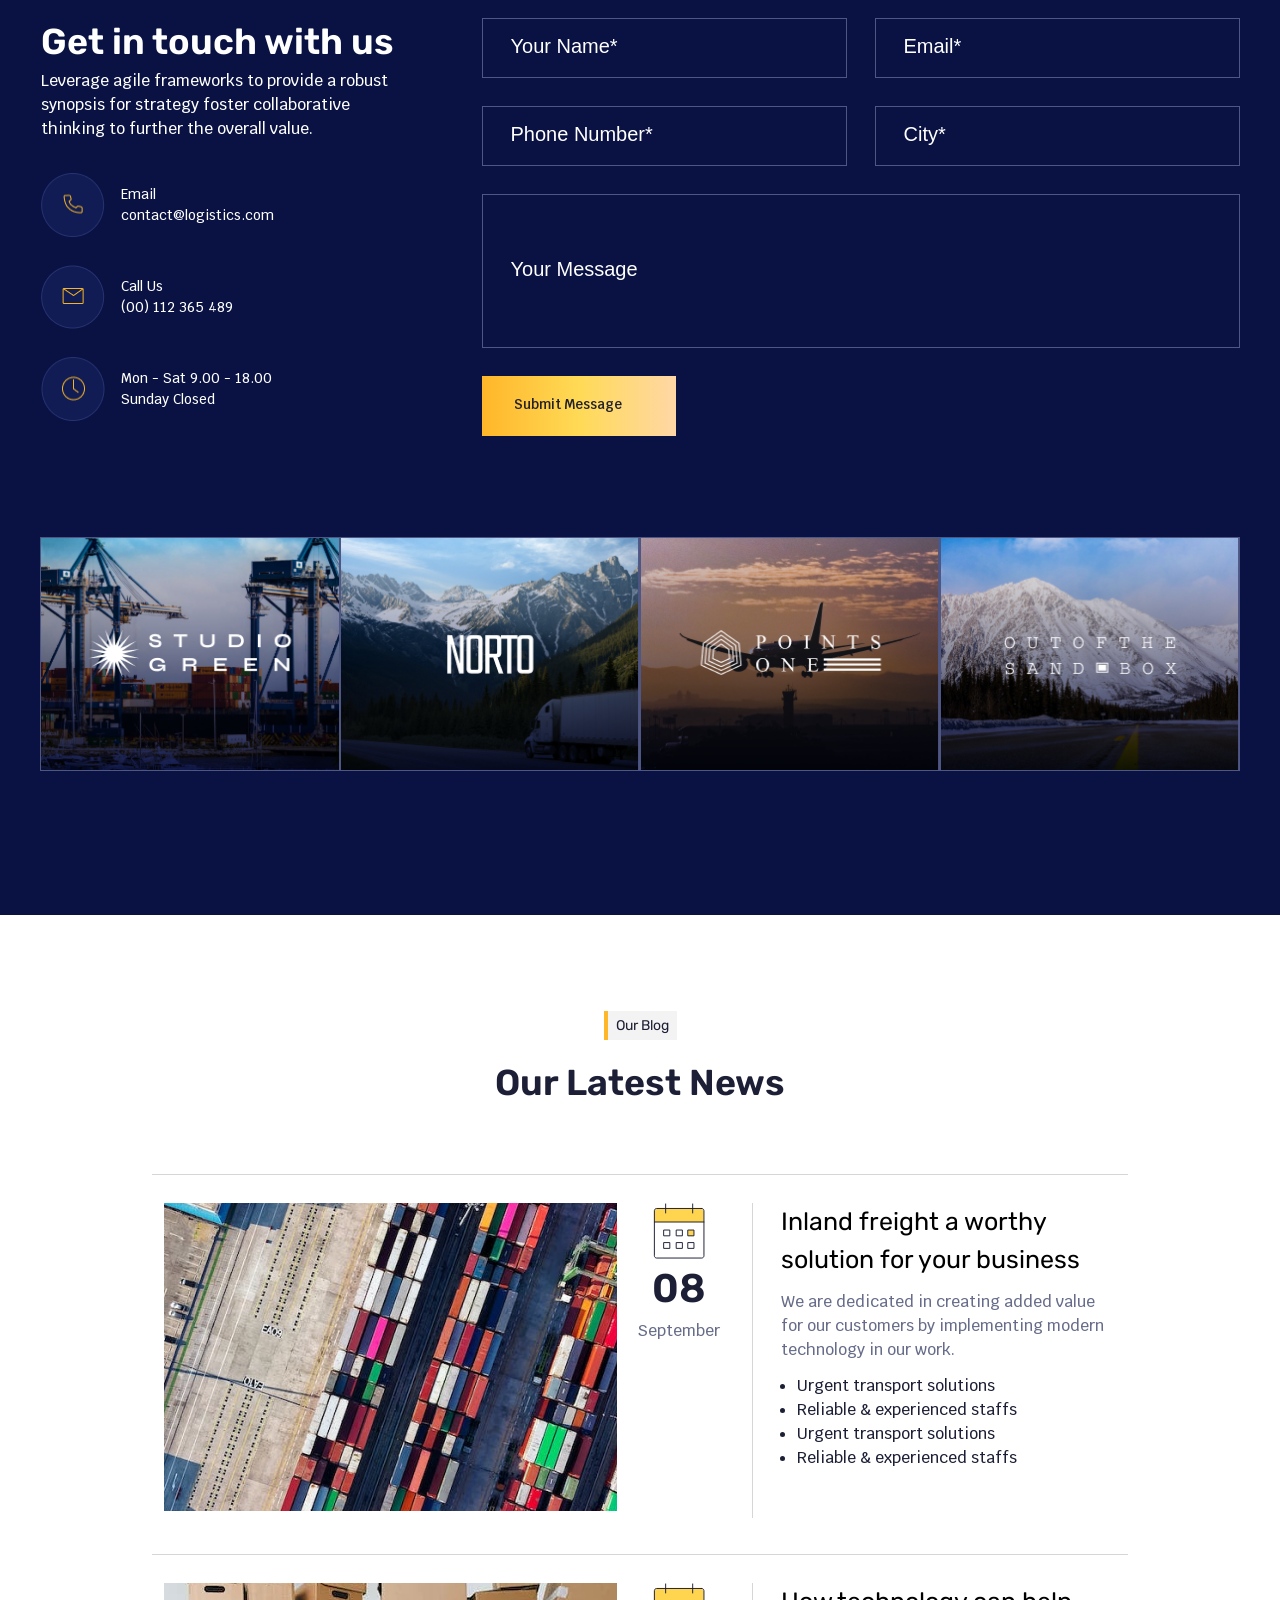
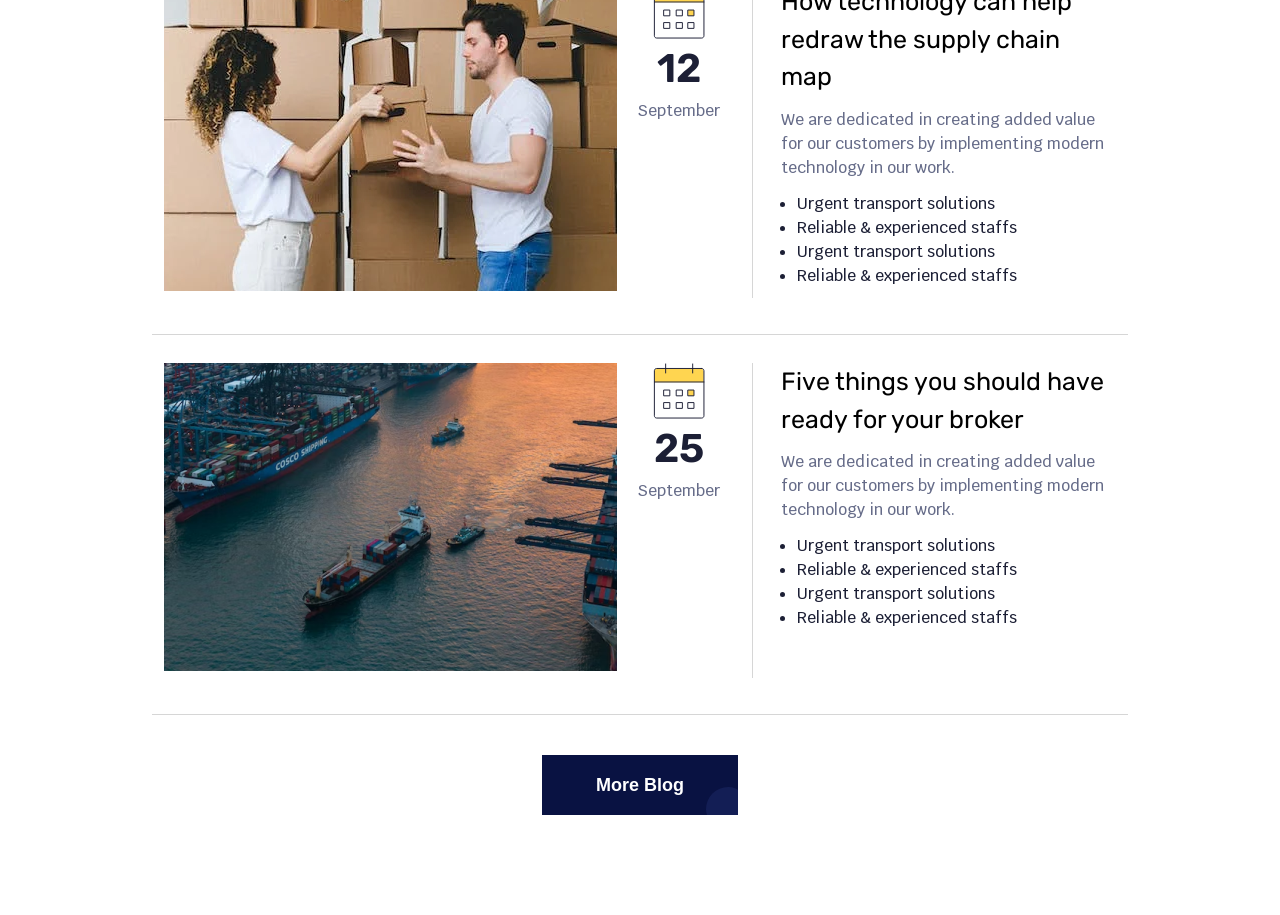
==== commit 14b60fd4: "feat:completed layout format of a section" ====
--- a/index.html
+++ b/index.html
@@ -115,6 +115,84 @@
               </button>
             </div>
           </section>
+           <!-- Testimonal Section -->
+    <section class="testimonal">
+        <div class="test">
+          <div class="up">
+            <div class="choose">
+              <img src="images/Pattern.png" alt="border rule" />
+              <p class="tee">Testmonial</p>
+            </div>
+            <div class="say">
+              <h2>What Our Customer Say</h2>
+            </div>
+          </div>
+          <div id="box">
+            <div class="refferal">
+              <div class="top">
+                  <div class="smith">
+                <div class="testifier">
+                  <img src="images/photo (2).png" alt="Smith Picture" />
+                  <div class="name">
+                    <h3>Kathleen Smith</h3>
+                    <p>Petrol Company</p>
+                  </div>
+                <div class="comma">
+                  <img src="images/_.png" alt="An icon" />
+                </div>
+              </div>
+              </div>
+                <div class="paragraph">
+                  <p>
+                    Leverage agile frameworks to provide a robust synopsis for
+                    strategy foster collaborative thinking to further the overall
+                    value proposition. Organically grow the holistic world view of
+                    disruptive innovation via workplace diversity and empowerment.
+                  </p>
+                  <div class="rating">
+                  <span class="star">&#9733</span>
+                  <span class="star">&#9733</span>
+                  <span class="star">&#9733</span>
+                  <span class="star">&#9733</span>
+                  <span class="star">&#9733</span>
+                  </div>
+                </div>
+              </div>
+            </div>
+            <div class="refferal-2">
+              <div class="top">
+                  <div class="smith">
+                <div class="testifier">
+                  <img src="images/Photo (3).png" alt="Smith Picture" />
+                  <div class="name-2">
+                    <h3>John Martin</h3>
+                    <p>Restoration Company</p>
+                  </div>
+                <div class="comma">
+                  <img src="images/_.png" alt="An icon" />
+                </div>
+              </div>
+              </div>
+                <div class="paragraph-2">
+                  <p>
+                    Leverage agile frameworks to provide a robust synopsis for
+                    strategy foster collaborative thinking to further the overall
+                    value proposition. Organically grow the holistic world view of
+                    disruptive innovation via workplace diversity and empowerment.
+                  </p>
+                  <div class="rating">
+                  <span class="star">&#9733</span>
+                  <span class="star">&#9733</span>
+                  <span class="star">&#9733</span>
+                  <span class="star">&#9733</span>
+                  <span class="star">&#9733</span>
+                  </div>
+                </div>
+              </div>
+            </div>
+          </div>
+        </div>
+      </section>
       
 
 
--- a/style.css
+++ b/style.css
@@ -365,6 +365,95 @@
     max-width: 1920px;
 
   }
+  .transport {
+    width: 1567px;
+    max-width: 1970px;
+    height: 759px;
+    background: linear-gradient(180deg,#ffffff 50%, #FFB629 50%);
+    display: flex;
+    flex-direction: column;
+}
+.transport h2 {
+    width: 524px;
+    height: 41px;
+    text-align: center;
+    color: #1C1F35;
+    font-weight: 600;
+    font-size: 35px;
+    margin-left: 500px;
+    margin-top: 26px;
+}
+.photos {
+    /* width: 1920px; */
+    width: fit-content;
+    height: 450px;
+    display: flex;
+    /* background: linear-gradient(#FFB629, #FFDA56, #FFD7A6); */
+    margin: 300px auto 0;
+    margin-top: 80px;
+    gap: 10px;
+    margin-left: 90px;
+}
+
+.pic img {
+    width: 270px;
+    height: 360px;
+    /* margin-left: 10px; */
+    /* margin-top: -250px; */
+}
+/* GROUP HOVER BUTTON */
+.btn {
+    width: fit-content;
+    height: 40px;
+    margin-left: 690px;
+    margin-top: -60px;
+}
+.more-work {
+    position: relative;
+    background: #091242;
+    color: #ffffff;
+    border: none;
+    padding: 16px 40px;
+    font-size: 18px;
+    font-weight: 600;
+    cursor: pointer;
+    overflow: hidden;
+    border-radius: 4px;
+    margin-top: 20px;
+    z-index: 1;
+}
+
+
+.more-work-text {
+    position: relative;
+    z-index: 2;
+    transition: color 0.3s ease;
+    margin-top: 200px;
+}
+
+.more-work-circle {
+    position: absolute;
+    right: -4%;
+    bottom: -7%;
+    width: 30px;
+    height: 30px;
+    background-color: #666C89;
+    border-radius: 100% 100% 0% 100%;
+    transition: all 1.0s ease;
+    z-index: 1;
+}
+
+.more-work:hover .more-work-circle {
+    width: 150%;
+    height: 500%;
+    right: -25%;
+    bottom: -200%;
+    transition: all 0.8s ease;
+}
+
+.more-work:hover .more-work-text {
+    color:#23212A;
+}
 
 
 /* THE TRANSPORTERS PAGE */
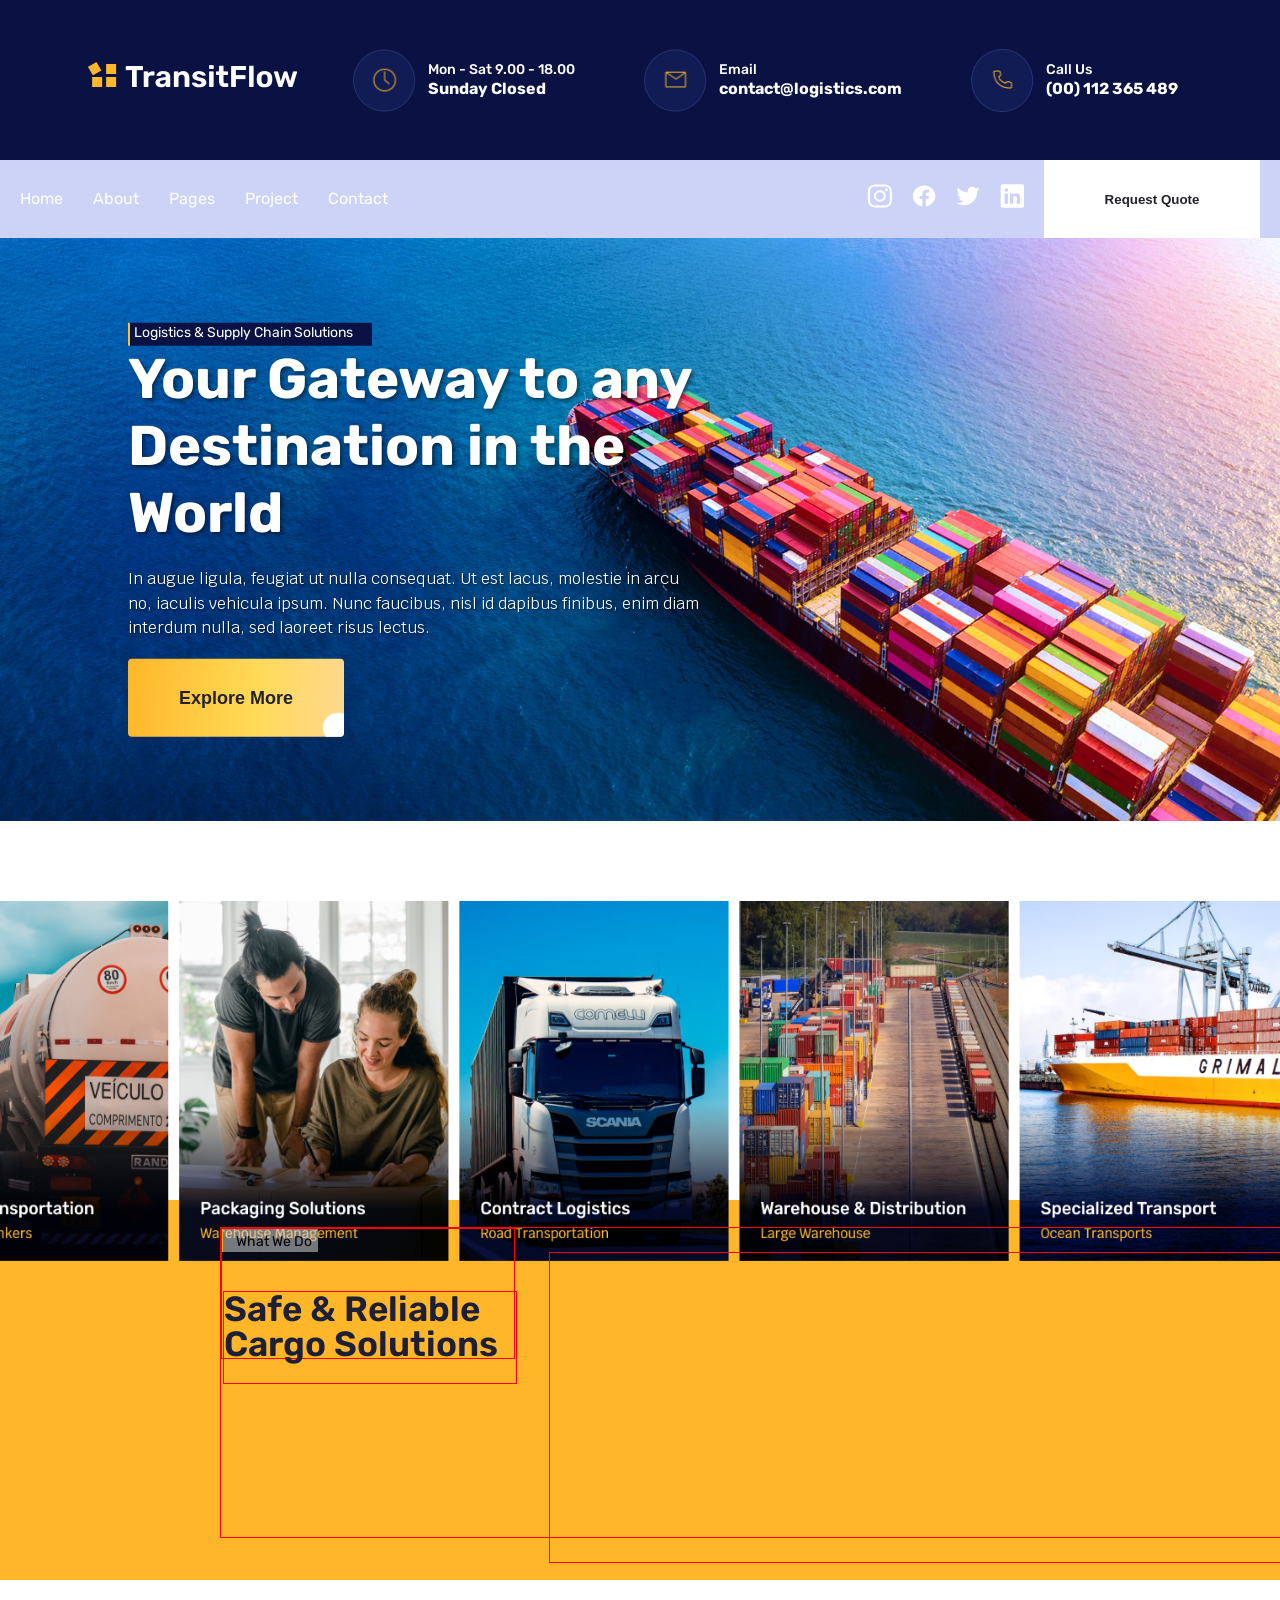
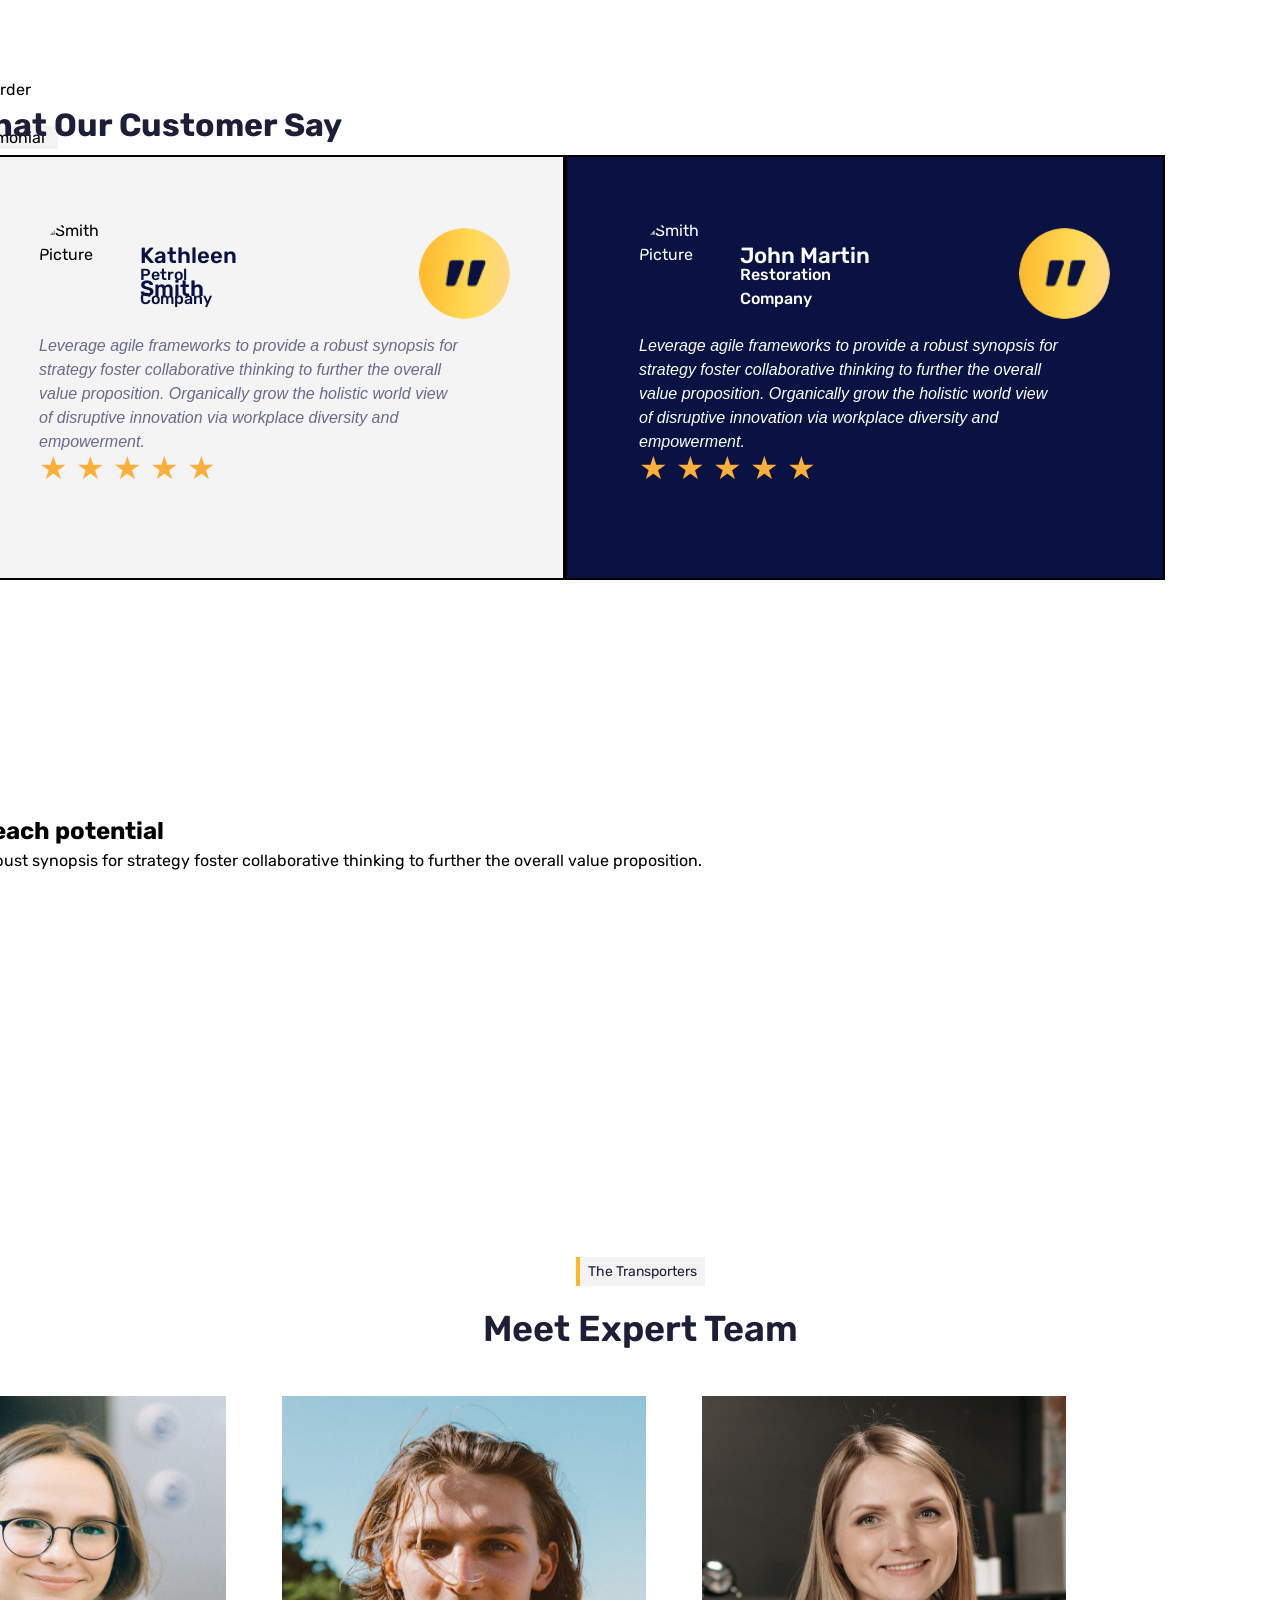
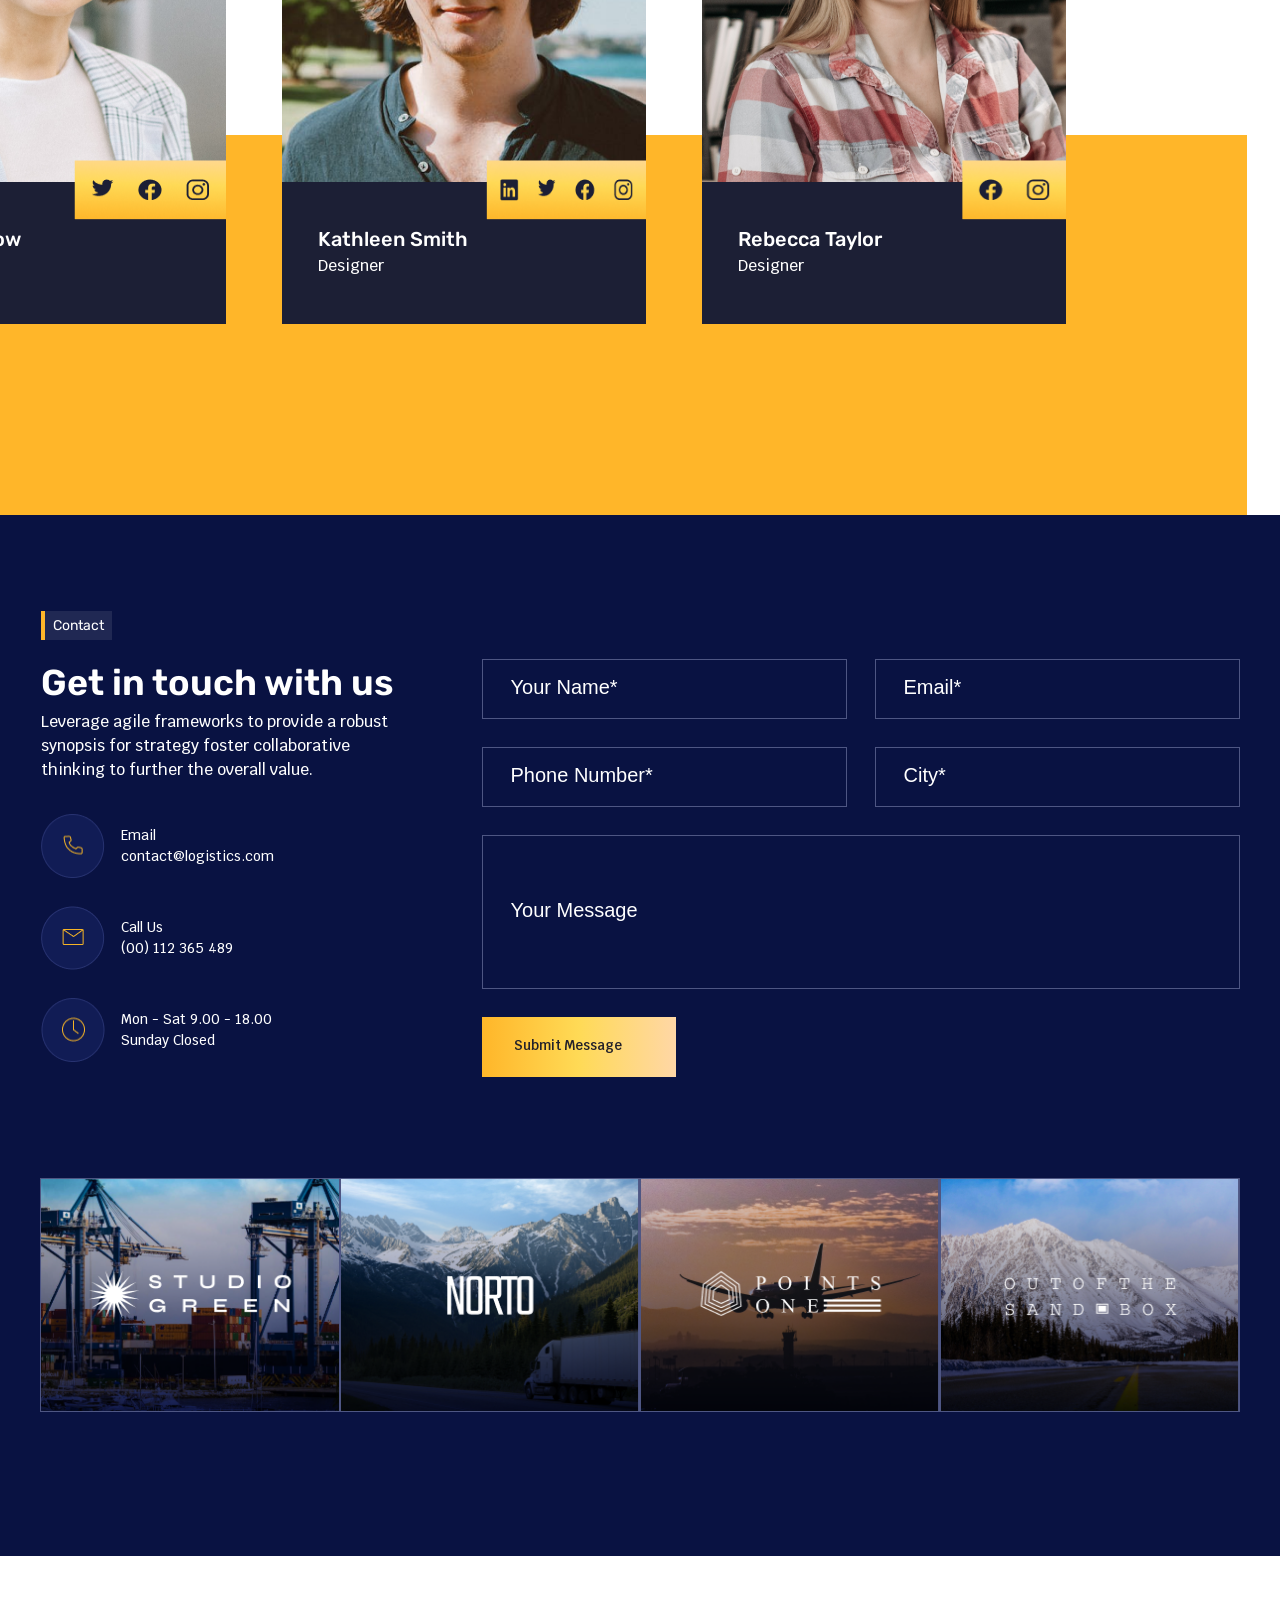
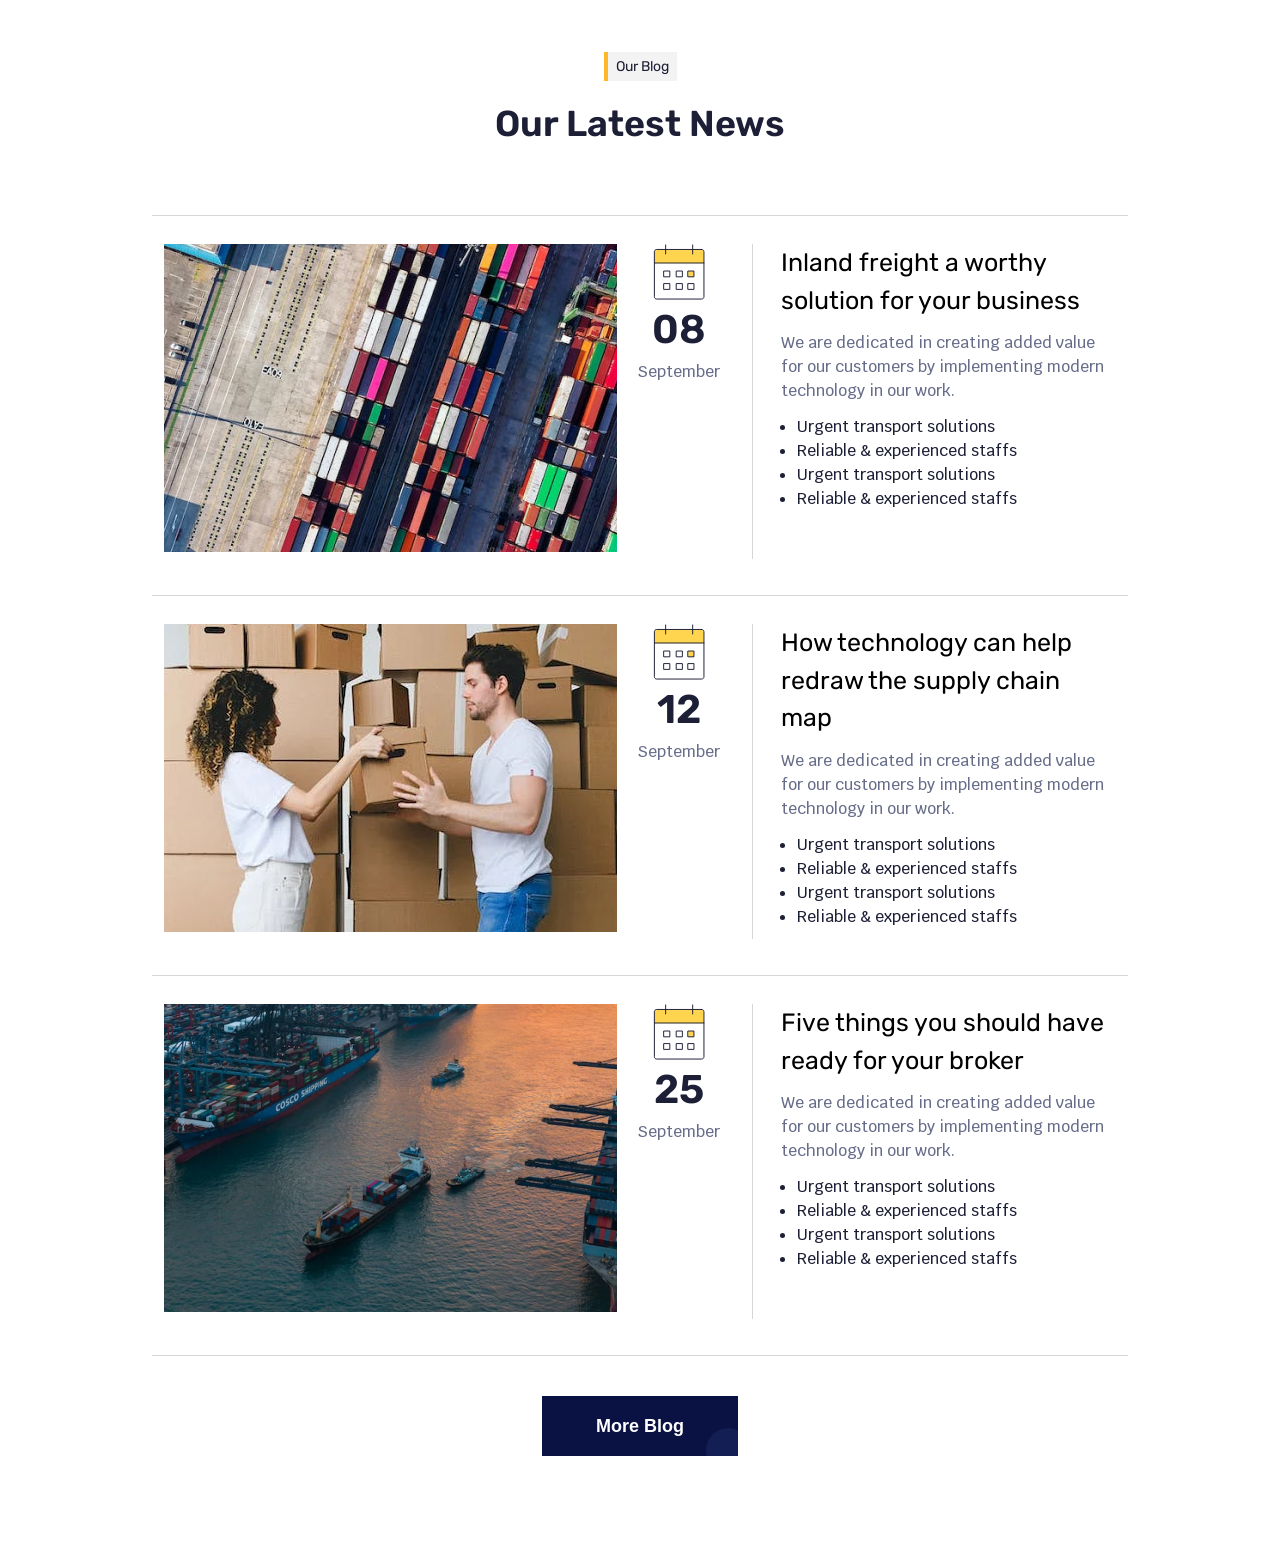
==== commit 5ae2d85f: "feat:completed the HTML layout of a section" ====
--- a/index.html
+++ b/index.html
@@ -193,6 +193,68 @@
           </div>
         </div>
       </section>
+
+      <section class="container">
+        <div class="image-container">
+          <img src="images/Image (4).png" alt="image 1" />
+          <div class="overlay">
+            <div class="icon">
+              <img src="images/Icon (1).png" alt="airplane icon" />
+            </div>
+            <p>Moving your products across borders</p>
+          </div>
+        </div>
+  
+        <!-- Text Contents -->
+        <div class="text-container">
+          <div class="choose">
+            <img src="images/Pattern.png" alt="" />
+            <p class="why">Why Choose</p>
+          </div>
+          <h2>We create opportunity to reach potential</h2>
+          <div class="text-p">
+            <p>
+              Leverage agile frameworks to provide a robust synopsis for strategy
+              foster collaborative thinking to further the overall value
+              proposition.
+            </p>
+          </div>
+          <div class="list">
+            <div class="part-1">
+              <ul class="side-1">
+                <div class="side-icon first">
+                  <img src="images/Icon (2).png" alt="shipping icon" />
+                  <li>Safe Package</li>
+                </div>
+                <div class="side-icon first">
+                  <img src="images/Icon (3).png" alt="icon" />
+                  <li>Global tracking</li>
+                </div>
+                <div class="side-icon first">
+                  <img src="images/Icon (4).png" alt="icon" />
+                  <li>On Time delivery</li>
+                </div>
+              </ul>
+            </div>
+            <div class="part-2">
+              <ul>
+                <div class="side-icon first">
+                  <img src="images/Icon (5).png" alt="icon" />
+                  <li>Ship Everywhere</li>
+                </div>
+                <div class="side-icon first">
+                  <img src="images/Icon (6).png" alt="icon" />
+                  <li>24/7 Support</li>
+                </div>
+                <div class="side-icon first">
+                  <img src="images/Icon (7).png" alt="icon" />
+                  <li>Transparent Pricing</li>
+                </div>
+              </ul>
+            </div>
+          </div>
+        </div>
+
       
 
 
--- a/style.css
+++ b/style.css
@@ -455,6 +455,183 @@
     color:#23212A;
 }
 
+
+/* Ezekiel Second Section */
+.testimonal {
+    max-width: 1200px;
+    height: 542px;
+    margin-left: 210px;
+    margin-right: 360px;
+    margin-top: 98px;
+    margin-bottom: 98px;
+}
+.up {
+    max-width: 404px;
+    height: 77px;
+    gap: 13px;
+}
+.say {
+    width: 404px;
+    height: 41px;
+}
+.say h2 {
+    font-weight: 600px;
+    font-size: 32px;
+    color: #1C1F35;
+}
+.choose {
+    width: 97px;
+    height: 23px;
+}
+.choose .tee {
+    width: 93px;
+    height: 23px;
+    padding: 3px, 9px;
+    left: 4px;
+    gap: 10px;
+    background-color: #E8E8E880;
+}
+.choose img {
+    width: 4px;
+    height: 23px;
+}
+.choose .tee p {
+    font-weight: 400;
+    font-size: 14px;
+    color: #1C1F35;
+}
+#box {
+    display: flex;
+}
+.refferal {
+    width: 600px;
+    height: 425px;
+    border: 2px solid black;
+    background-color: #F4F4F4;
+}
+.smith {
+    display: flex;
+}
+.top {
+    width: 456px;
+    height: 301px;
+    margin-top: 62px;
+    margin-bottom: 62px;
+    margin-left: 72px;
+    margin-right: 72px;
+}
+.testifier {
+    width: 2451px;
+    height: 91px;
+    gap: 10px;
+    display: flex;
+}
+.testifier img {
+    width: 91px;
+    height: 91px;
+    border-radius: 50%;
+}
+.testifier .name {
+    width: 148px;
+    height: 50px;
+    margin-top: 20px;
+    margin-bottom: 20px;
+}
+.name h3 {
+    width: 148px;
+    height: 24px;
+    font-weight: 550;
+    font-size: 22px;
+    color: #091242;
+}
+.name p {
+    width: 106px;
+    height: 24px;
+    font-weight: 500;
+    font-size: 16px;
+    color: #091242;
+}
+.comma img {
+   width: 53px;
+   height: 53px;
+   margin-right: 0px;
+  margin-left: 121px;
+  margin-top: 9px;
+  margin-bottom: 9px;
+}
+.comma {
+    margin-right: -100;
+}
+.paragraph {
+    width: 456px;
+    height: 91px;
+    margin-top: 24px;
+}
+.paragraph p {
+    width: 420px;
+    height: 120px;
+    font-weight: 500;
+    font-style: italic;
+    font-size: 16px;
+    color: #666C89;
+}
+.rating {
+    width: 180px;
+    height: 34px;
+    font-size: 32px;
+    color: #FDAF3B;
+    margin-top: -10px;
+}
+.star {
+    width: 34px;
+    height: 34px;
+    color: #FDAF3B;
+}
+.refferal-2 {
+    width: 600px;
+    height: 425px;
+    border: 2px solid black;
+    background-color: #091242;
+    color: #fff;
+}
+.testifier img {
+    width: 91px;
+    height: 91px;
+    border-radius: 50%;
+}
+.testifier .name-2 {
+    width: 148px;
+    height: 50px;
+    margin-top: 20px;
+    margin-bottom: 20px;
+}
+.name-2 h3 {
+    width: 148px;
+    height: 24px;
+    font-weight: 550;
+    font-size: 22px;
+    color: #fff;
+}
+.name-2 p {
+    width: 161px;
+    height: 24px;
+    font-weight: 500;
+    font-size: 16px;
+    color: #fff;
+}
+.paragraph-2 {
+    width: 456px;
+    height: 91px;
+    margin-top: 24px;
+}
+.paragraph-2 p {
+    width: 420px;
+    height: 120px;
+    font-weight: 500;
+    font-style: italic;
+    font-size: 16px;
+    color: #fff;
+}
 
 /* THE TRANSPORTERS PAGE */
 
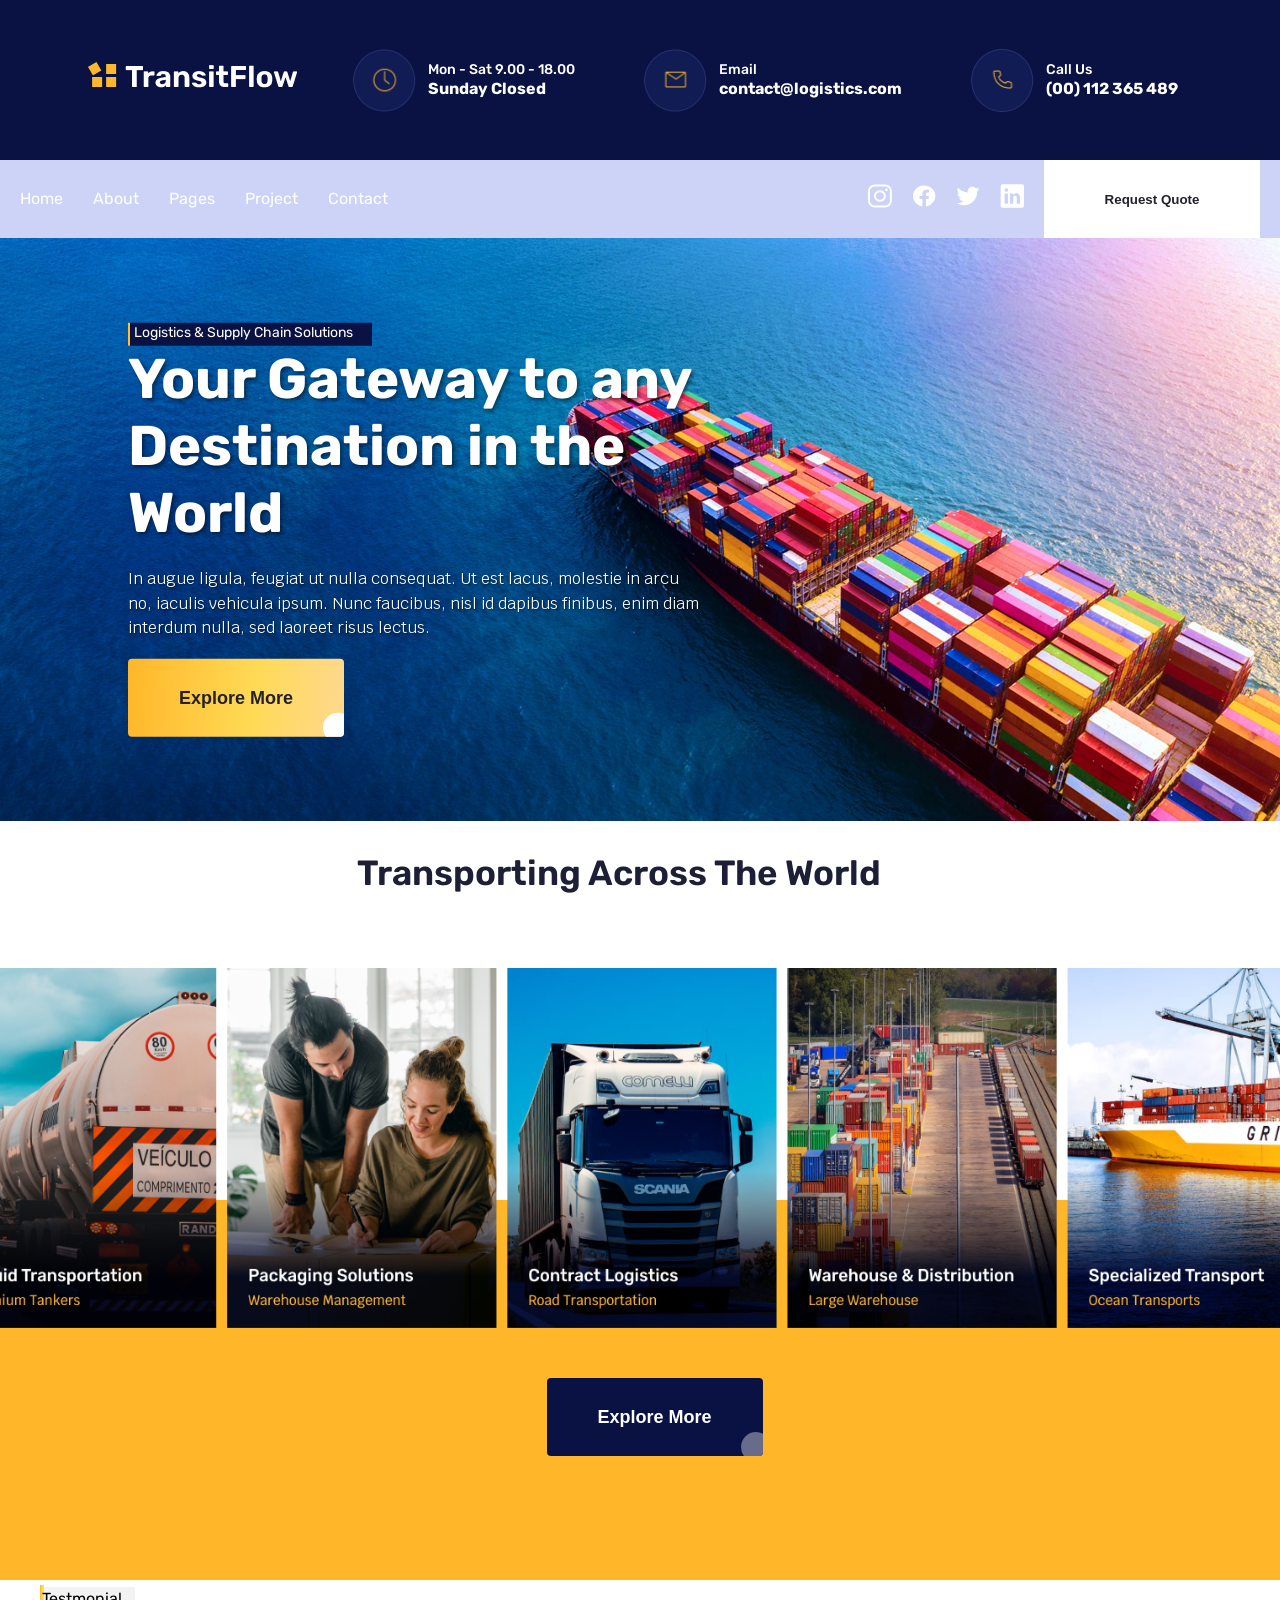
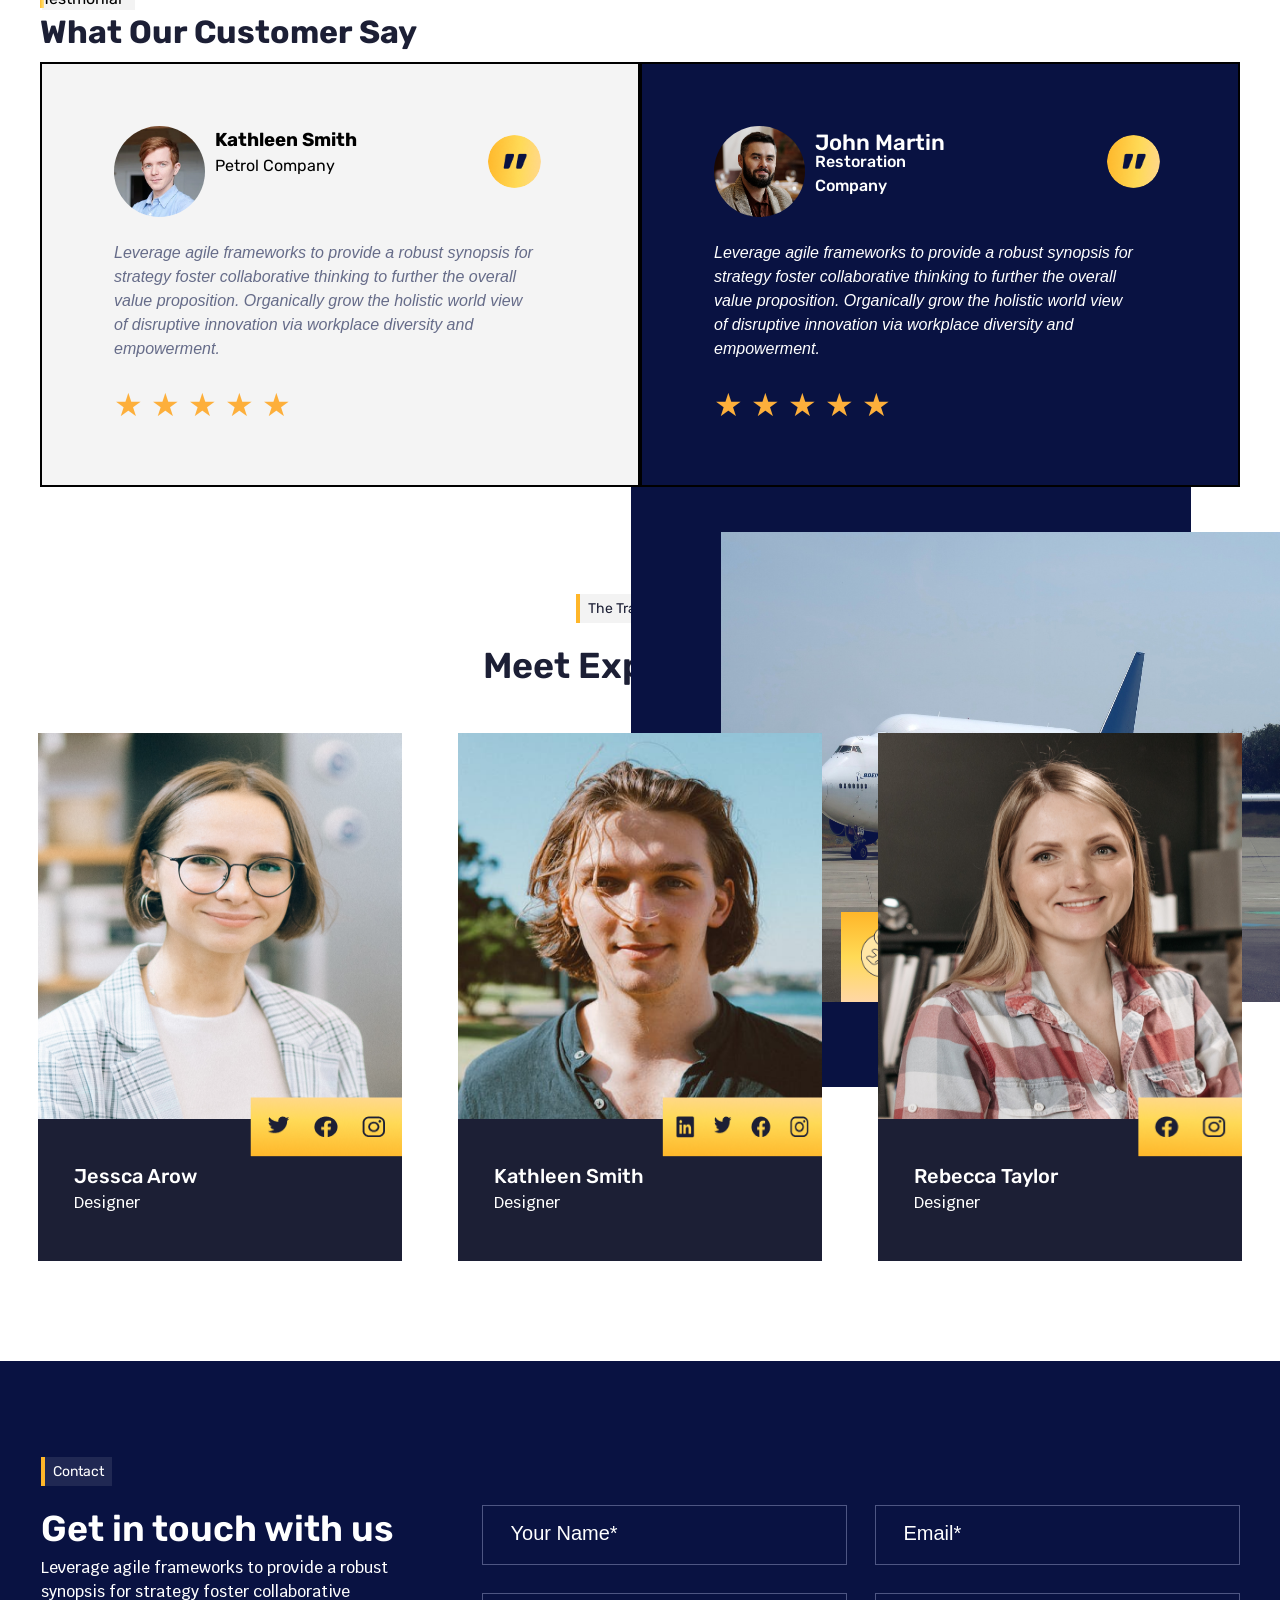
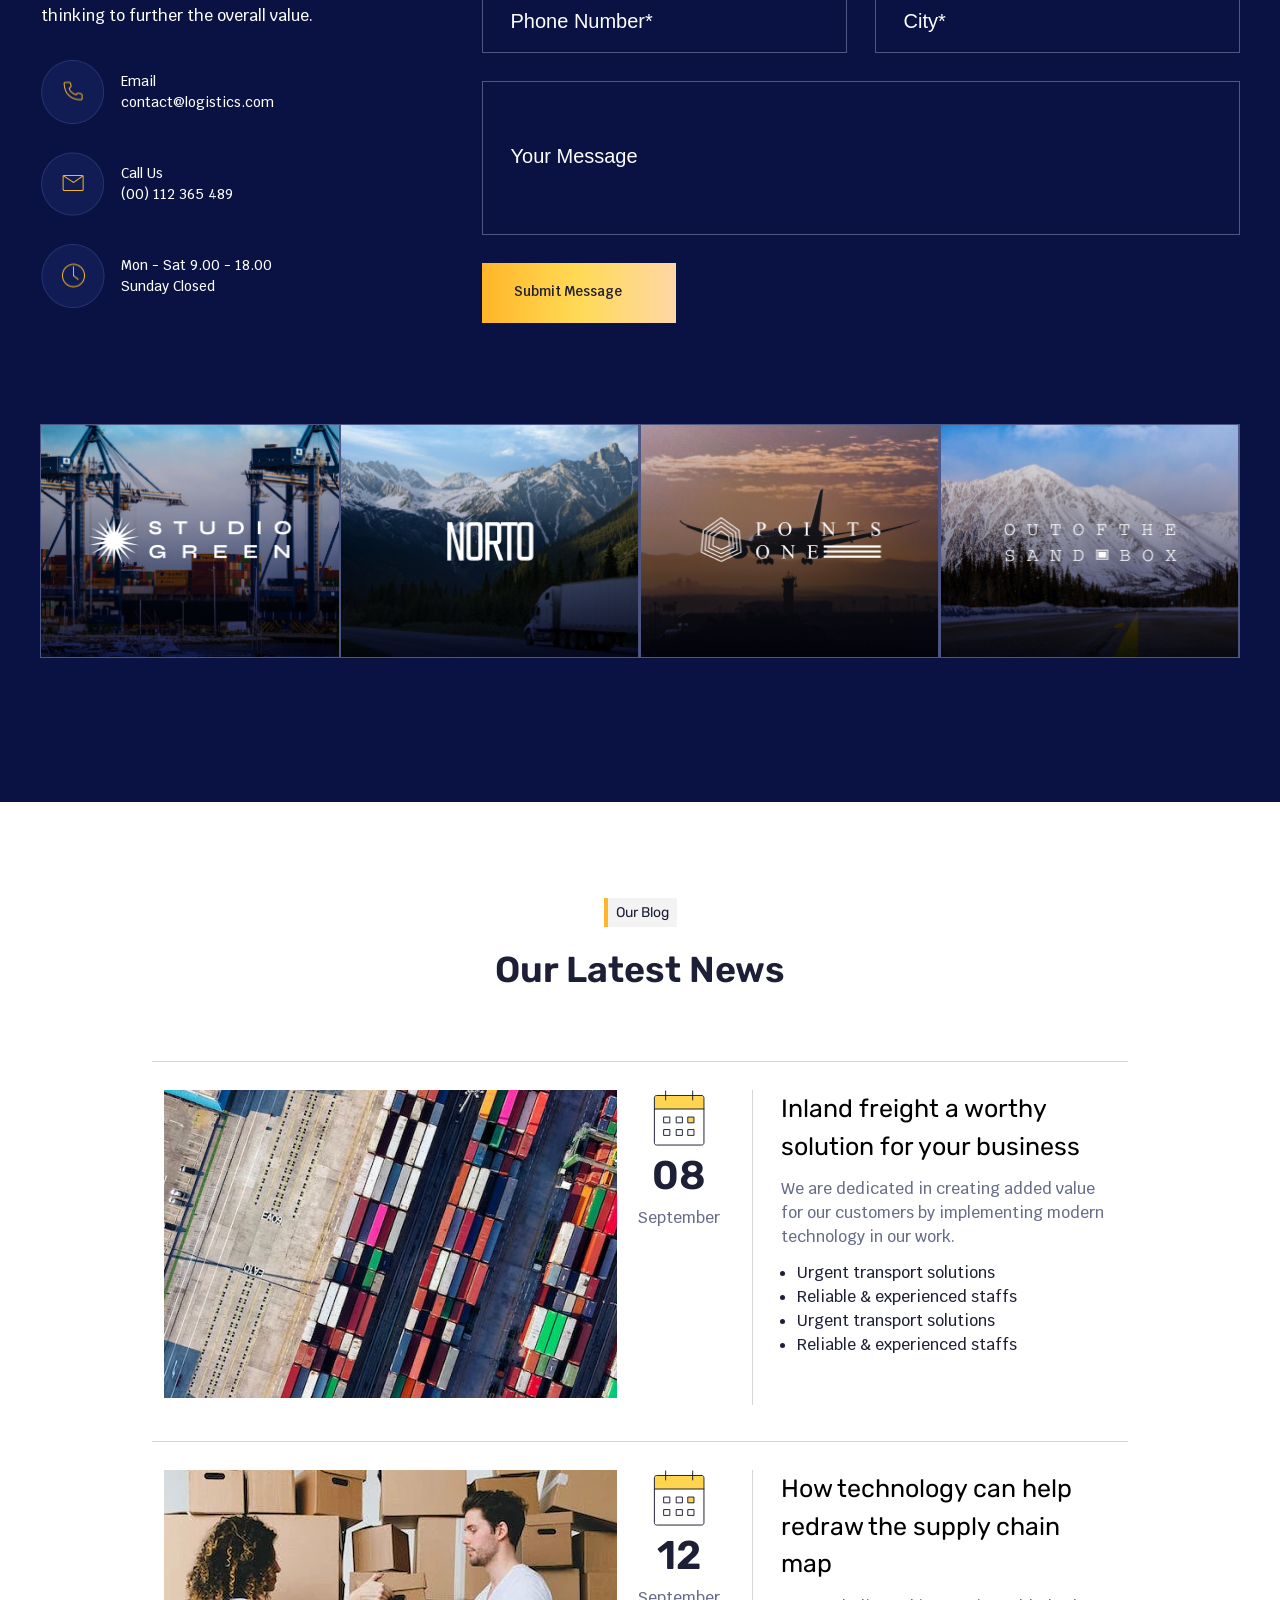
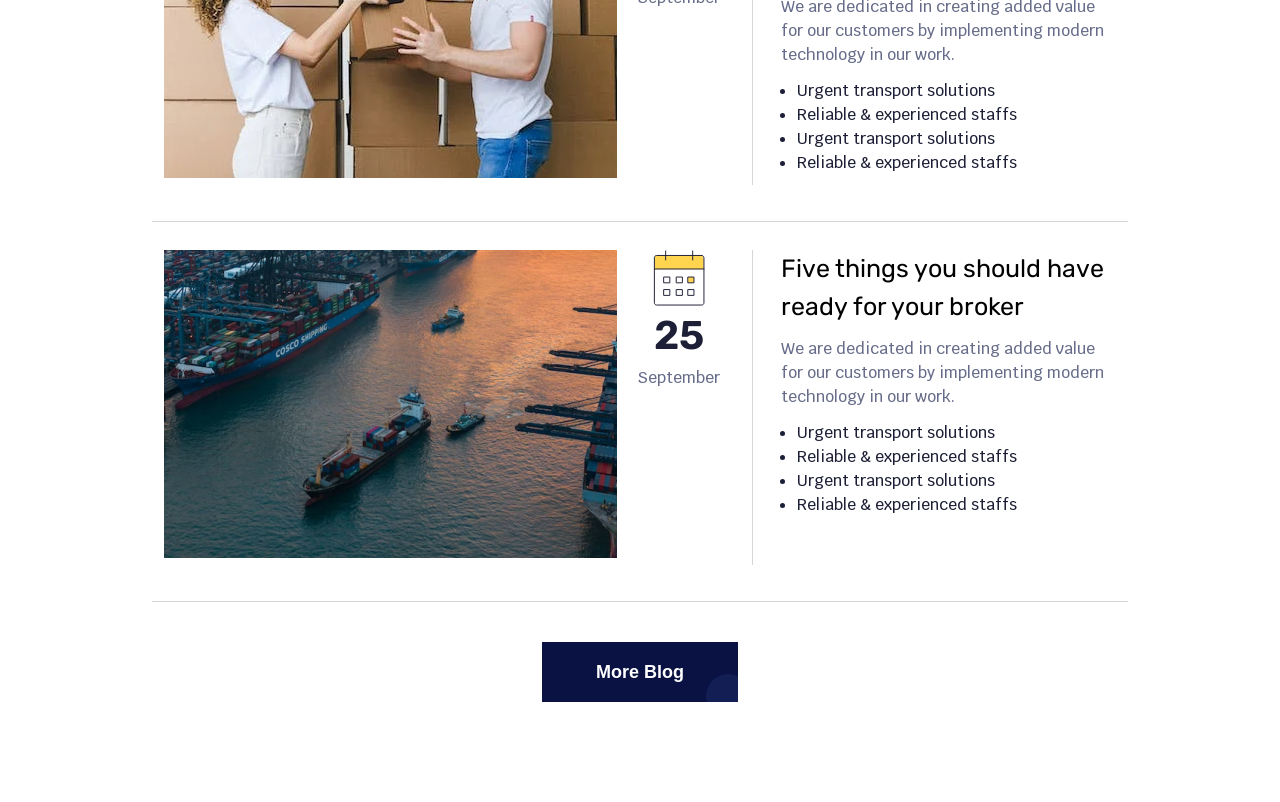
==== commit b815aaba: "feat: added some picture and corrected some merging issues" ====
--- a/index.html
+++ b/index.html
@@ -74,7 +74,7 @@
                 </div>
             </div>
         </section>
-        <section class="services">
+        <!-- <section class="services">
             <div class="services-layout">
                 <div class="sub-text">
                     <span>What We Do</span>
@@ -88,27 +88,27 @@
                 </div>
             </div>
 
-        </section>
-        <section class="transport">
+        </section> -->
+        <section class="kodak-transport">
             <h2>Transporting Across The World</h2>
-            <div class="photos">
-              <div class="pic">
+            <div class="kodak-photos">
+              <div class="kodak-pic">
                 <img src="images/1.png" alt="Liquid Transport" />
               </div>
-              <div class="pic">
+              <div class="kodak-pic">
                 <img src="images/2.png" alt="Packaging Solution" />
               </div>
-              <div class="pic">
+              <div class="kodak-pic">
                 <img src="images/3.png" alt="Contract Logistics" />
               </div>
-              <div class="pic">
+              <div class="kodak-pic">
                 <img src="images/4.png" alt="Warehouse And Distribution" />
               </div>
-              <div class="pic port">
+              <div class="kodak-pic port">
                 <img src="images/5.png" alt="Specialized Transport" />
               </div>
             </div>
-            <div class="btn">
+            <div class="kodak-btn">
               <button class="more-work">
                 <span class="more-work-text">Explore More</span>
                 <span class="more-work-circle"></span>
@@ -116,24 +116,24 @@
             </div>
           </section>
            <!-- Testimonal Section -->
-    <section class="testimonal">
-        <div class="test">
-          <div class="up">
-            <div class="choose">
+    <section class="kodak-testimonial">
+        <div class="kodak-test">
+          <div class="kodak-up">
+            <div class="kodak-choose">
               <img src="images/Pattern.png" alt="border rule" />
               <p class="tee">Testmonial</p>
             </div>
-            <div class="say">
+            <div class="kodak-say">
               <h2>What Our Customer Say</h2>
             </div>
           </div>
           <div id="box">
-            <div class="refferal">
-              <div class="top">
-                  <div class="smith">
-                <div class="testifier">
+            <div class="kodak-refferal">
+              <div class="kodak-top">
+                  <div class="kodak-smith">
+                <div class="kodak-testifier">
                   <img src="images/photo (2).png" alt="Smith Picture" />
-                  <div class="name">
+                  <div class="kodak-name">
                     <h3>Kathleen Smith</h3>
                     <p>Petrol Company</p>
                   </div>
@@ -149,7 +149,7 @@
                     value proposition. Organically grow the holistic world view of
                     disruptive innovation via workplace diversity and empowerment.
                   </p>
-                  <div class="rating">
+                  <div class="kodak-rating">
                   <span class="star">&#9733</span>
                   <span class="star">&#9733</span>
                   <span class="star">&#9733</span>
@@ -160,10 +160,10 @@
               </div>
             </div>
             <div class="refferal-2">
-              <div class="top">
-                  <div class="smith">
-                <div class="testifier">
-                  <img src="images/Photo (3).png" alt="Smith Picture" />
+              <div class="kodak-top">
+                  <div class="kodak-smith">
+                <div class="kodak-testifier">
+                  <img src="images/Photo (3).png" alt="John Picture" />
                   <div class="name-2">
                     <h3>John Martin</h3>
                     <p>Restoration Company</p>
@@ -180,7 +180,7 @@
                     value proposition. Organically grow the holistic world view of
                     disruptive innovation via workplace diversity and empowerment.
                   </p>
-                  <div class="rating">
+                  <div class="kodak-rating">
                   <span class="star">&#9733</span>
                   <span class="star">&#9733</span>
                   <span class="star">&#9733</span>
@@ -194,7 +194,7 @@
         </div>
       </section>
 
-      <section class="container">
+      <section class="kodak-container">
         <div class="image-container">
           <img src="images/Image (4).png" alt="image 1" />
           <div class="overlay">
@@ -254,6 +254,7 @@
             </div>
           </div>
         </div>
+        </section>
 
       
 
@@ -425,8 +426,6 @@
             </div>
         </section>
             
-
-
     </main>
 </body>
 </html>
--- a/style.css
+++ b/style.css
@@ -365,7 +365,7 @@
     max-width: 1920px;
 
   }
-  .transport {
+  .kodak-transport {
     width: 1567px;
     max-width: 1970px;
     height: 759px;
@@ -373,7 +373,7 @@
     display: flex;
     flex-direction: column;
 }
-.transport h2 {
+.kodak-transport h2 {
     width: 524px;
     height: 41px;
     text-align: center;
@@ -383,7 +383,7 @@
     margin-left: 500px;
     margin-top: 26px;
 }
-.photos {
+.kodak-photos {
     /* width: 1920px; */
     width: fit-content;
     height: 450px;
@@ -395,14 +395,14 @@
     margin-left: 90px;
 }
 
-.pic img {
+.kodak-pic img {
     width: 270px;
     height: 360px;
     /* margin-left: 10px; */
     /* margin-top: -250px; */
 }
 /* GROUP HOVER BUTTON */
-.btn {
+.kodak-btn {
     width: fit-content;
     height: 40px;
     margin-left: 690px;
@@ -457,7 +457,7 @@
 
 
 /* Ezekiel Second Section */
-.testimonal {
+.kodak-testimonal {
     max-width: 1200px;
     height: 542px;
     margin-left: 210px;
@@ -465,54 +465,58 @@
     margin-top: 98px;
     margin-bottom: 98px;
 }
-.up {
+.kodak-up {
     max-width: 404px;
     height: 77px;
     gap: 13px;
-}
-.say {
+    margin-top: 5px;
+}
+.kodak-say {
     width: 404px;
     height: 41px;
 }
-.say h2 {
+.kodak-say h2 {
     font-weight: 600px;
     font-size: 32px;
     color: #1C1F35;
 }
-.choose {
+.kodak-choose {
     width: 97px;
     height: 23px;
 }
-.choose .tee {
+.kodak-choose .tee {
     width: 93px;
     height: 23px;
     padding: 3px, 9px;
-    left: 4px;
+    left: 6px;
     gap: 10px;
+    margin-top: -28px;
+    margin-left: 2px;
     background-color: #E8E8E880;
 }
-.choose img {
+.kodak-choose img {
     width: 4px;
     height: 23px;
 }
-.choose .tee p {
+.kodak-choose .tee p {
     font-weight: 400;
     font-size: 14px;
     color: #1C1F35;
+
 }
 #box {
     display: flex;
 }
-.refferal {
+.kodak-refferal {
     width: 600px;
     height: 425px;
     border: 2px solid black;
     background-color: #F4F4F4;
 }
-.smith {
-    display: flex;
-}
-.top {
+.kodak-smith {
+    display: flex;
+}
+.kodak-top {
     width: 456px;
     height: 301px;
     margin-top: 62px;
@@ -520,18 +524,18 @@
     margin-left: 72px;
     margin-right: 72px;
 }
-.testifier {
+.kodak-testifier {
     width: 2451px;
     height: 91px;
     gap: 10px;
     display: flex;
 }
-.testifier img {
+.kodak-testifier img {
     width: 91px;
     height: 91px;
     border-radius: 50%;
 }
-.testifier .name {
+.kodak-testifier .name {
     width: 148px;
     height: 50px;
     margin-top: 20px;
@@ -575,14 +579,14 @@
     font-size: 16px;
     color: #666C89;
 }
-.rating {
+.kodak-rating {
     width: 180px;
     height: 34px;
     font-size: 32px;
     color: #FDAF3B;
-    margin-top: -10px;
-}
-.star {
+    margin-top: 20px;
+}
+.kodak-rating .star {
     width: 34px;
     height: 34px;
     color: #FDAF3B;
@@ -631,6 +635,133 @@
     font-style: italic;
     font-size: 16px;
     color: #fff;
+}
+
+
+/* Ezekiel 3rd Srction */
+.kodak-container {
+    width: 19px;
+    height: 11px;
+    background-color: #666C89;
+    display: flex;
+}
+.choose {
+    width: 120px;
+    height: 28px;
+    display: flex;
+}
+.why {
+    width: 98px;
+    height: 23px;
+    padding: 3px, 9px;
+    left: 4px;
+    gap: 10px;
+    margin-top: 5px;
+    bottom: 20px;
+    text-align: center;
+}
+.why p {
+    font-weight: 400;
+    font-size: 14px;
+    margin-bottom: 12px;
+    color: #1C1F35;
+    line-height: 100%;
+}
+
+.image-container {
+    position: relative;
+    width: 560px;
+    height: 600px;
+    background-color: #091242;
+    padding: 20px;
+}
+.image-container img {
+    width: 567px;
+    height: 470px;
+    margin-left: 70px;
+    margin-top: 25px;
+}
+.overlay {
+    position: absolute;
+    display: flex;
+    bottom: 85px;
+    left: 210px;
+    width: 270px;
+    height: 90px;
+    background: linear-gradient(#FFB629, #FFDA56, #FFD7A6);
+    padding: 10px;
+    font-size: 16px;
+}
+
+.icon img {
+    width: 40px;
+    height: 52px;
+    margin-bottom: 100px;
+    margin-left: 10px;
+    margin-top: 6px;
+}
+
+.overlay p {
+    width: 240px;
+    height: 59px;
+    line-height: 100%;
+    margin-left: 17px;
+    margin-top: 13px;
+    color: #1C1F35;
+}
+.text-container {
+    width: 553px;
+    height: 229px;
+    gap: 72px;
+    margin-top: 100px;
+    margin-left: 150px;
+    width: 553px;
+    height: 497px;
+    top: 4528px;
+    left: 1122px;
+    gap: 61px;
+    background-color: #ffffff;
+}
+
+.text-container h2 {
+    font-size: 35px;
+    font-weight: 600;
+    line-height: 1.1;
+    width: 428px;
+    height: 82px;
+}
+.text-p {
+    width: 420px;
+    height: 80px;
+    font-size: 16px;
+    font-weight: 500;
+    line-height: 152%;
+    color: #666C89;
+}
+.text-container ul {
+    list-style: none;
+}
+
+.side-1 {
+    width: 223px;
+    height: 229px;
+}
+.first {
+    display: flex;
+    margin-bottom: 10px;
+    margin-top: 10px;
+}
+.first li {
+    margin-top: 20px;
+    padding-left: 5px;
+}
+
+.side-icon img {
+    width: 53px;
+    height: 53px;
+}
+.list {
+    display: flex;
 }
 
 /* THE TRANSPORTERS PAGE */
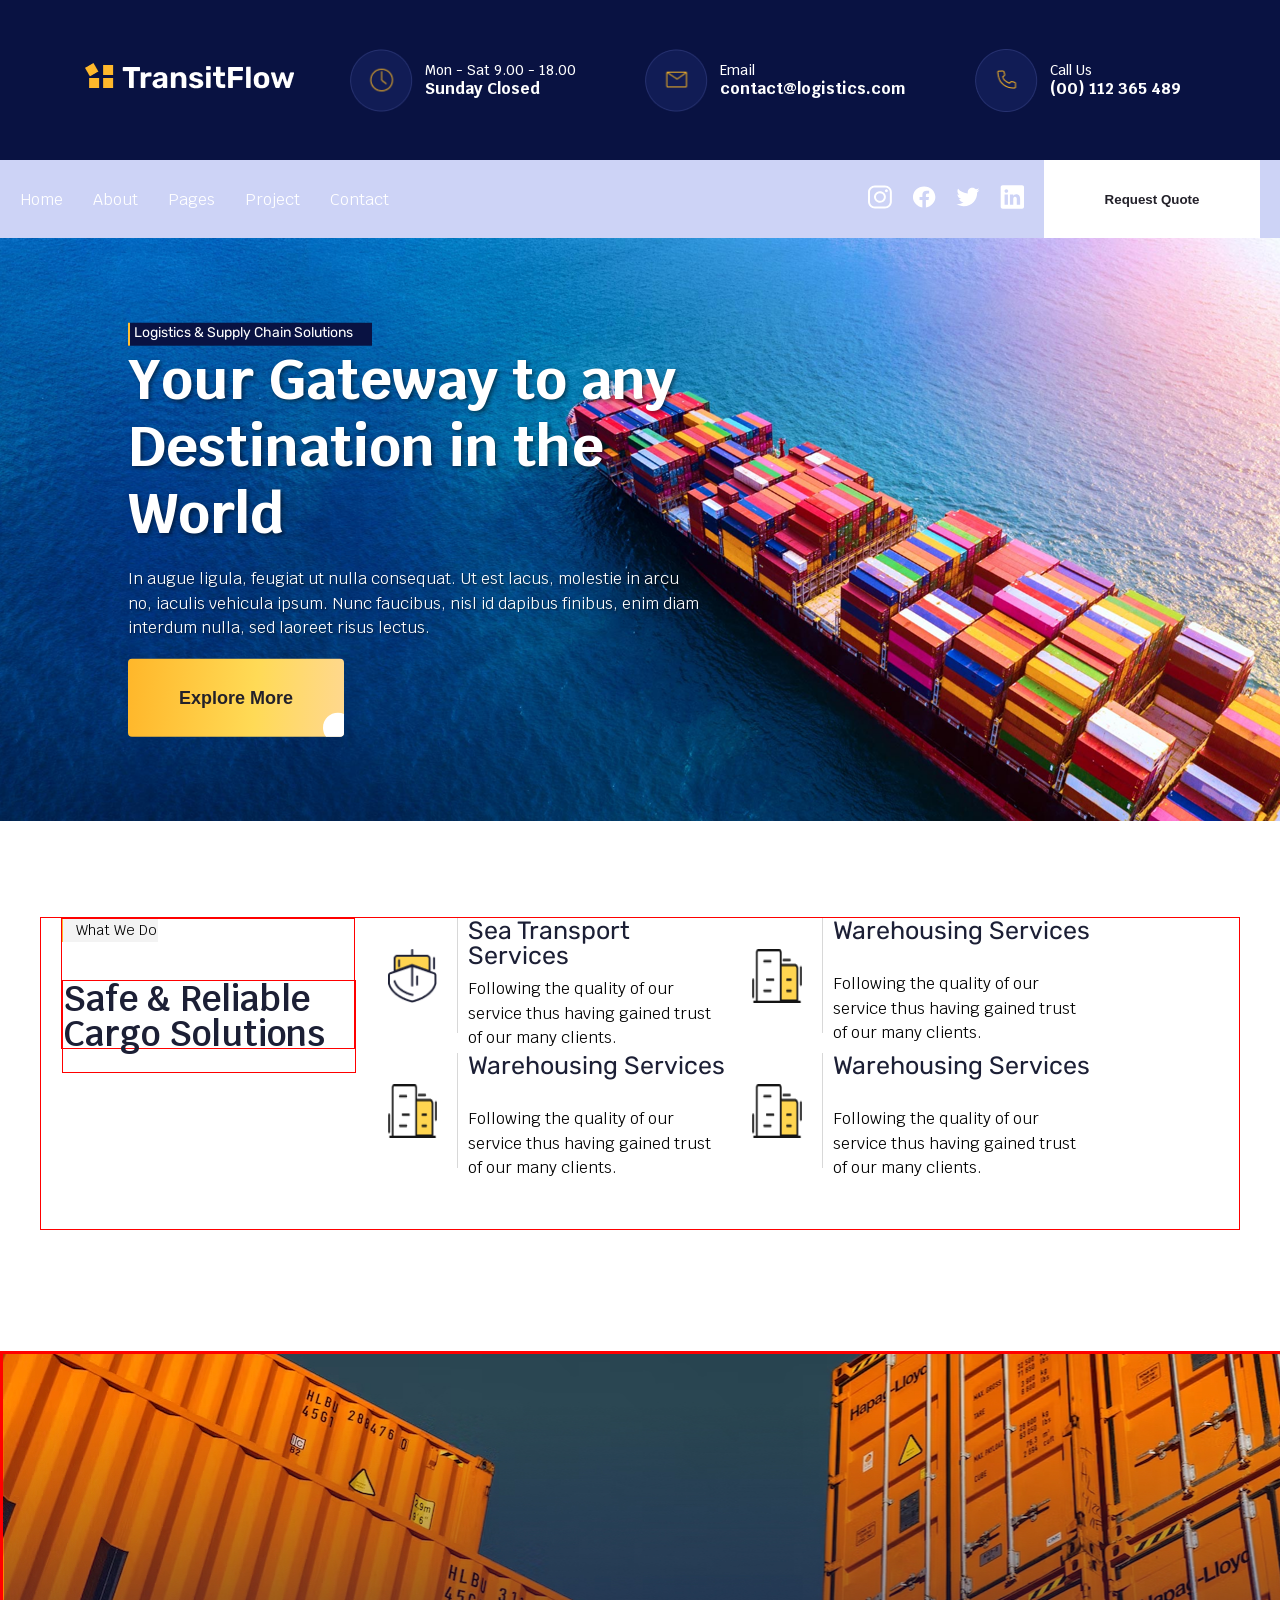
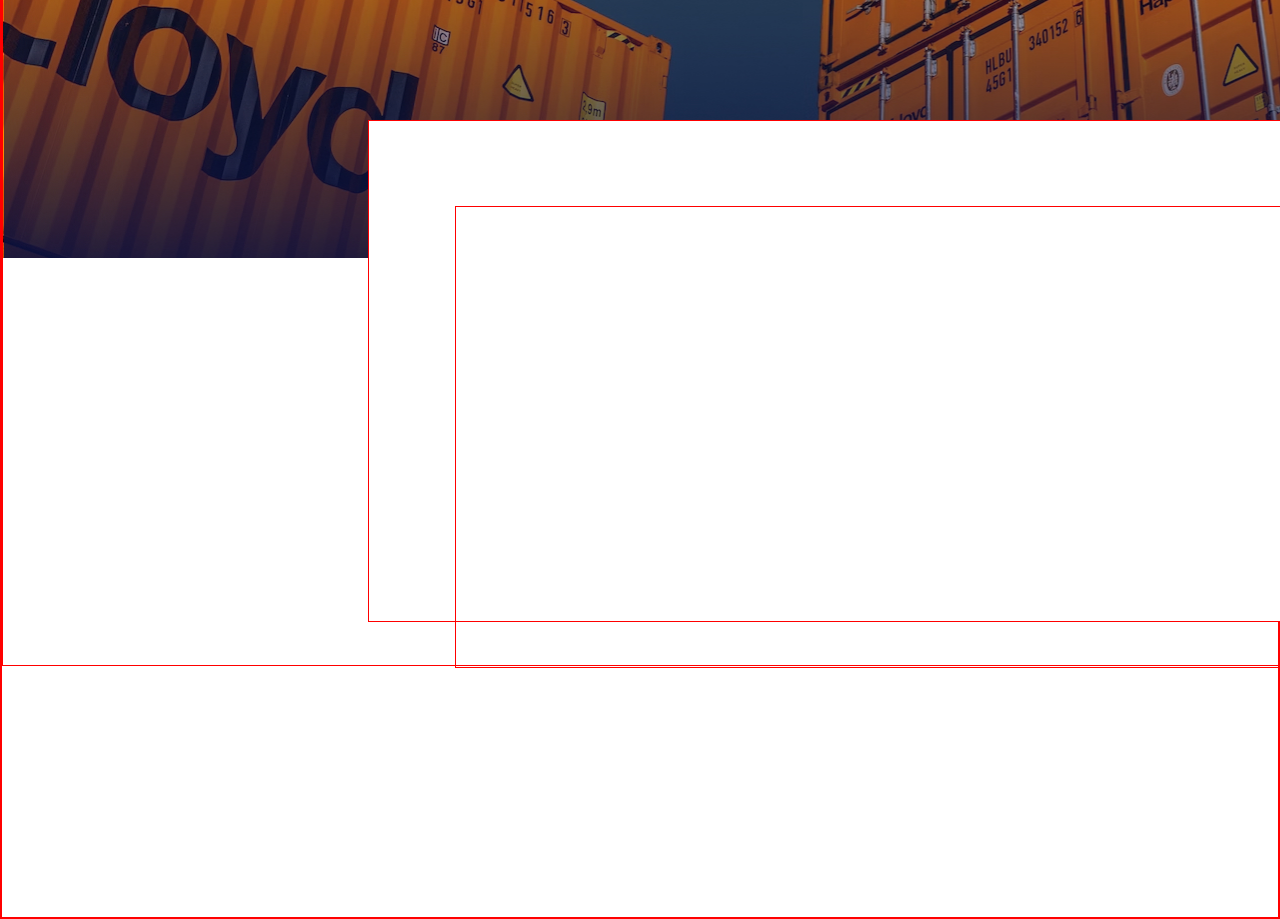
==== commit 226263ff: "feat: finish the services section remaining a few touches" ====
--- a/index.html
+++ b/index.html
@@ -1,431 +1,161 @@
 <!DOCTYPE html>
 <html lang="en">
-<head>
-    <meta charset="UTF-8">
-    <meta name="viewport" content="width=device-width, initial-scale=1.0">
+  <head>
+    <meta charset="UTF-8" />
+    <meta name="viewport" content="width=device-width, initial-scale=1.0" />
     <title>Logistics Company</title>
-    <link rel="stylesheet" href="style.css">
-    <link rel="stylesheet" href="responsive.css">
-</head>
-<body>
+    <link rel="stylesheet" href="style.css" />
+  </head>
+
+  <body>
     <header>
-        <div class="header-wrapper" id="px-100">
-            <div id="logo">
-                <img src="./images/Logo.png" alt="Company Logo">
-            </div>
+      <div class="header-wrapper" id="px-100">
+        <div id="logo">
+          <img src="./images/Logo.png" alt="Company Logo" />
+        </div>
 
-            <div class="contact-card">
-                <img src="./images/time.png" alt="Working Hours" class="contact-icon">
-                <div class="contact-details">
-                    <span class="contact-label">Mon - Sat 9.00 - 18.00</span>
-                    <span class="contact-number">Sunday Closed</span>
-                </div>
-            </div>
+        <div class="contact-card">
+          <img
+            src="./images/time.png"
+            alt="Working Hours"
+            class="contact-icon"
+          />
+          <div class="contact-details">
+            <span class="contact-label">Mon - Sat 9.00 - 18.00</span>
+            <span class="contact-number">Sunday Closed</span>
+          </div>
+        </div>
 
-            <div class="contact-card">
-                <img src="./images/Icon4.png" alt="Email" class="contact-icon">
-                <div class="contact-details">
-                    <span class="contact-label">Email</span>
-                    <span class="contact-number">contact@logistics.com</span>
-                </div>
-            </div>
+        <div class="contact-card">
+          <img src="./images/Icon4.png" alt="Email" class="contact-icon" />
+          <div class="contact-details">
+            <span class="contact-label">Email</span>
+            <span class="contact-number">contact@logistics.com</span>
+          </div>
+        </div>
 
-            <div class="contact-card">
-                <img src="./images/Icon2.png" alt="Phone" class="contact-icon">
-                <div class="contact-details">
-                    <span class="contact-label">Call Us</span>
-                    <span class="contact-number">(00) 112 365 489</span>
-                </div>
-            </div>
+        <div class="contact-card">
+          <img src="./images/Icon2.png" alt="Phone" class="contact-icon" />
+          <div class="contact-details">
+            <span class="contact-label">Call Us</span>
+            <span class="contact-number">(00) 112 365 489</span>
+          </div>
         </div>
+      </div>
     </header>
 
     <div class="nav-wrapper">
-        <nav>
-            <ul>
-                <li>Home</li>
-                <li>About</li>
-                <li>Pages</li>
-                <li>Project</li>
-                <li>Contact</li>
-            </ul>
-        </nav>
-        <div class="social-icons">
-            <div><img src="./images/Instagram.svg" alt="Instagram"></div>
-            <div><img src="./images/Facebook.svg" alt="Facebook"></div>
-            <div><img src="./images/Twitter.svg" alt="Twitter"></div>
-            <div><img src="./images/Linkdin.svg" alt="LinkedIn"></div>
-            <button>Request Quote</button>
-        </div>
+      <nav>
+        <ul>
+          <li>Home</li>
+          <li>About</li>
+          <li>Pages</li>
+          <li>Project</li>
+          <li>Contact</li>
+        </ul>
+      </nav>
+      <div class="social-icons">
+        <div><img src="./images/Instagram.svg" alt="Instagram" /></div>
+        <div><img src="./images/Facebook.svg" alt="Facebook" /></div>
+        <div><img src="./images/Twitter.svg" alt="Twitter" /></div>
+        <div><img src="./images/Linkdin.svg" alt="LinkedIn" /></div>
+        <button>Request Quote</button>
+      </div>
     </div>
 
     <main>
-        <section class="hero-section">
-            <div class="logistic-content">
-                <img src="./images/Photo.png" alt="Cargo liner">
-                <div class="hero-text">
-                    <h2>Logistics & Supply Chain Solutions</h2>
-                    <h1>Your Gateway to any Destination in the World</h1>
-                    <p>In augue ligula, feugiat ut nulla consequat. Ut est lacus, molestie in arcu no, iaculis vehicula ipsum. Nunc faucibus, nisl id dapibus finibus, enim diam interdum nulla, sed laoreet risus lectus.</p>
-                    <button class="group">
-                        <span class="group_text">Explore More</span>
-                        <span class="group_circle"></span>
-                    </button>
-                </div>
+      <section class="hero-section">
+        <div class="logistic-content">
+          <img src="./images/Photo.png" alt="Cargo liner" />
+          <div class="hero-text">
+            <h2>Logistics & Supply Chain Solutions</h2>
+            <h1>Your Gateway to any Destination in the World</h1>
+            <p>
+              In augue ligula, feugiat ut nulla consequat. Ut est lacus,
+              molestie in arcu no, iaculis vehicula ipsum. Nunc faucibus, nisl
+              id dapibus finibus, enim diam interdum nulla, sed laoreet risus
+              lectus.
+            </p>
+            <button class="group">
+              <span class="group_text">Explore More</span>
+              <span class="group_circle"></span>
+            </button>
+          </div>
+        </div>
+      </section>
+
+      <section class="services">
+        <div class="services-container">
+          <div class="services-layout">
+            <div class="sub-text">
+              <span>What We Do</span>
             </div>
-        </section>
-        <!-- <section class="services">
-            <div class="services-layout">
-                <div class="sub-text">
-                    <span>What We Do</span>
-                    <div class="cargo">
-                        <h3>Safe & Reliable Cargo Solutions</h3>
-                    </div>
-                </div>              
-
-                <div class="content-mother">
-                    
-                </div>
-            </div>
-
-        </section> -->
-        <section class="kodak-transport">
-            <h2>Transporting Across The World</h2>
-            <div class="kodak-photos">
-              <div class="kodak-pic">
-                <img src="images/1.png" alt="Liquid Transport" />
-              </div>
-              <div class="kodak-pic">
-                <img src="images/2.png" alt="Packaging Solution" />
-              </div>
-              <div class="kodak-pic">
-                <img src="images/3.png" alt="Contract Logistics" />
-              </div>
-              <div class="kodak-pic">
-                <img src="images/4.png" alt="Warehouse And Distribution" />
-              </div>
-              <div class="kodak-pic port">
-                <img src="images/5.png" alt="Specialized Transport" />
-              </div>
-            </div>
-            <div class="kodak-btn">
-              <button class="more-work">
-                <span class="more-work-text">Explore More</span>
-                <span class="more-work-circle"></span>
-              </button>
-            </div>
-          </section>
-           <!-- Testimonal Section -->
-    <section class="kodak-testimonial">
-        <div class="kodak-test">
-          <div class="kodak-up">
-            <div class="kodak-choose">
-              <img src="images/Pattern.png" alt="border rule" />
-              <p class="tee">Testmonial</p>
-            </div>
-            <div class="kodak-say">
-              <h2>What Our Customer Say</h2>
+            <div class="cargo">
+              <h3>Safe & Reliable Cargo Solutions</h3>
             </div>
           </div>
-          <div id="box">
-            <div class="kodak-refferal">
-              <div class="kodak-top">
-                  <div class="kodak-smith">
-                <div class="kodak-testifier">
-                  <img src="images/photo (2).png" alt="Smith Picture" />
-                  <div class="kodak-name">
-                    <h3>Kathleen Smith</h3>
-                    <p>Petrol Company</p>
-                  </div>
-                <div class="comma">
-                  <img src="images/_.png" alt="An icon" />
+
+          <div class="parent">
+            <div class="container-1">
+              <div class="inner">
+                <img src="./images/122.png" alt="icon" class="services-icon" />
+                <div class="service-detail">
+                  <span class="services-label">Sea Transport Services</span>
+                  <span class="services-approval"
+                    >Following the quality of our service thus having gained
+                    trust of our many clients.</span
+                  >
                 </div>
               </div>
-              </div>
-                <div class="paragraph">
-                  <p>
-                    Leverage agile frameworks to provide a robust synopsis for
-                    strategy foster collaborative thinking to further the overall
-                    value proposition. Organically grow the holistic world view of
-                    disruptive innovation via workplace diversity and empowerment.
-                  </p>
-                  <div class="kodak-rating">
-                  <span class="star">&#9733</span>
-                  <span class="star">&#9733</span>
-                  <span class="star">&#9733</span>
-                  <span class="star">&#9733</span>
-                  <span class="star">&#9733</span>
-                  </div>
+              <div class="inner">
+                <img src="./images/12.png" alt="icon" class="services-icon" />
+                <div class="service-detail">
+                  <span class="services-label">Warehousing Services</span>
+                  <span class="services-approval"
+                    >Following the quality of our service thus having gained
+                    trust of our many clients.</span
+                  >
                 </div>
               </div>
             </div>
-            <div class="refferal-2">
-              <div class="kodak-top">
-                  <div class="kodak-smith">
-                <div class="kodak-testifier">
-                  <img src="images/Photo (3).png" alt="John Picture" />
-                  <div class="name-2">
-                    <h3>John Martin</h3>
-                    <p>Restoration Company</p>
-                  </div>
-                <div class="comma">
-                  <img src="images/_.png" alt="An icon" />
+            <div class="container-1">
+              <div class="inner">
+                <img src="./images/12.png" alt="icon" class="services-icon" />
+                <div class="service-detail">
+                  <span class="services-label">Warehousing Services</span>
+                  <span class="services-approval"
+                    >Following the quality of our service thus having gained
+                    trust of our many clients.</span
+                  >
                 </div>
               </div>
-              </div>
-                <div class="paragraph-2">
-                  <p>
-                    Leverage agile frameworks to provide a robust synopsis for
-                    strategy foster collaborative thinking to further the overall
-                    value proposition. Organically grow the holistic world view of
-                    disruptive innovation via workplace diversity and empowerment.
-                  </p>
-                  <div class="kodak-rating">
-                  <span class="star">&#9733</span>
-                  <span class="star">&#9733</span>
-                  <span class="star">&#9733</span>
-                  <span class="star">&#9733</span>
-                  <span class="star">&#9733</span>
-                  </div>
+              <div class="inner">
+                <img src="./images/12.png" alt="icon" class="services-icon" />
+                <div class="service-detail">
+                  <span class="services-label">Warehousing Services</span>
+                  <span class="services-approval"
+                    >Following the quality of our service thus having gained
+                    trust of our many clients.</span
+                  >
                 </div>
               </div>
             </div>
           </div>
         </div>
       </section>
-
-      <section class="kodak-container">
-        <div class="image-container">
-          <img src="images/Image (4).png" alt="image 1" />
-          <div class="overlay">
-            <div class="icon">
-              <img src="images/Icon (1).png" alt="airplane icon" />
+      
+      <section class="about">
+        <div class="about-wrapper">
+            <div class="about-BG">
+                <img src="./images/Background.jpg" alt="Back-G">
             </div>
-            <p>Moving your products across borders</p>
-          </div>
+        <div class="Background-layout">
+            <div class="content-layout"></div>
         </div>
-  
-        <!-- Text Contents -->
-        <div class="text-container">
-          <div class="choose">
-            <img src="images/Pattern.png" alt="" />
-            <p class="why">Why Choose</p>
-          </div>
-          <h2>We create opportunity to reach potential</h2>
-          <div class="text-p">
-            <p>
-              Leverage agile frameworks to provide a robust synopsis for strategy
-              foster collaborative thinking to further the overall value
-              proposition.
-            </p>
-          </div>
-          <div class="list">
-            <div class="part-1">
-              <ul class="side-1">
-                <div class="side-icon first">
-                  <img src="images/Icon (2).png" alt="shipping icon" />
-                  <li>Safe Package</li>
-                </div>
-                <div class="side-icon first">
-                  <img src="images/Icon (3).png" alt="icon" />
-                  <li>Global tracking</li>
-                </div>
-                <div class="side-icon first">
-                  <img src="images/Icon (4).png" alt="icon" />
-                  <li>On Time delivery</li>
-                </div>
-              </ul>
-            </div>
-            <div class="part-2">
-              <ul>
-                <div class="side-icon first">
-                  <img src="images/Icon (5).png" alt="icon" />
-                  <li>Ship Everywhere</li>
-                </div>
-                <div class="side-icon first">
-                  <img src="images/Icon (6).png" alt="icon" />
-                  <li>24/7 Support</li>
-                </div>
-                <div class="side-icon first">
-                  <img src="images/Icon (7).png" alt="icon" />
-                  <li>Transparent Pricing</li>
-                </div>
-              </ul>
-            </div>
-          </div>
         </div>
-        </section>
-
-      
+      </section>
 
 
-        <section>
-            <div class="page_title_container">
-                <p class="page_title">The Transporters</p>
-                <h2 class="page_title_subtext">Meet Expert Team</h2>
-            </div>
-            <div class="transport">            
-                <div class="transport_space">
-                    <img src="images/6454343.png" alt="Image of Jessca Arow" class="team_image">
-                    <img src="images/Social1.png" alt="Social Media of Jessca Arow" id="social_media_1">
-                    <div class="team_style">
-                    <p class="team_name">Jessca Arow</p>
-                    <p class="team_occupation">Designer</p>
-                    </div>
-                </div>
-                <div class="transport_space">
-                    <img src="images/978565.png" alt="Image of Kathleen Smith" class="team_image">
-                    <img src="images/Social2.png" alt="Social Media of Kathleen Smith" id="social_media_2">
-
-                    <div class="team_style">
-                    <p class="team_name">Kathleen Smith</p>
-                    <p class="team_occupation">Designer</p>
-                    </div>
-                </div>
-                <div class="transport_space">
-                    <img src="images/123212121.png" alt="Image of Rebecca Taylor" class="team_image">
-                    <img src="images/Social3.png" alt="Social Media of Rebecca Taylor" id="social_media_3">
-                    <div class="team_style">
-                    <p class="team_name">Rebecca Taylor</p>
-                    <p class="team_occupation">Designer</p>
-                    </div>
-                </div>
-            </div>
-        </section>
-        <section  id="tsection_2">
-            <div id="contact_section">
-                <div id="contact_only">
-            <div>
-                <p class="page_title" id="Contact"> Contact</p>
-                <h2 class="page_title_subtext" id="get_in_touch">Get in touch with us</h2>
-                <p class="team_occupation" id="contact_team">Leverage agile frameworks to provide a robust synopsis for strategy foster collaborative thinking to further the overall value.</p>
-            </div>
-            <div class="contact_details" padding: 0px !important;>
-                <img src="images/Icon2.png" alt="Email Icon" class="contact_image">
-                <div class="contact_text">  
-                <p>Email</p>
-                <p>contact@logistics.com</p>
-                </div>
-            </div>
-            <div class="contact_details">
-                <img src="images/Icon4.png" alt="Phone Icon" class="contact_image">
-                <div class="contact_text">  
-                <p>Call Us</p>
-                <p>(00) 112 365 489</p>
-                </div>
-            </div>
-            <div class="contact_details">
-                <img src="images/Clock Icon.png" alt="Clock Icon" class="contact_image">
-                <div class="contact_text">  
-                <p>Mon - Sat 9.00 - 18.00</p>
-                <p>Sunday Closed</p>
-                </div>
-            </div>
-        </div>
-
-            <div>
-                <form action="/submit" id="form_box">
-                    <input type="text" name="name" placeholder="Your Name*" class="input_field">
-                    <input type="text" name="email" placeholder="Email*" class="input_field">
-                    <input type="text" name="phone_number" placeholder="Phone Number*" class="input_field">
-                    <input type="text" name="city" placeholder="City*" class="input_field">
-                    <input type="text" name="your_message" placeholder="Your Message" class="input_field" id="long_input_field">
-                    <button type="submit" class="contact_text" id="submit_button">Submit Message</button>
-                </form>
-            </div>
-        </div>
-            <div id="company_logos">
-                <img src="images/212232.png" alt="Studio Green Image" class="company_images">
-                <img src="images/12121221.png" alt="Norto Image" class="company_images">
-                <img src="images/1236564.png" alt="Points One Image" class="company_images">
-                <img src="images/9099.png" alt="Sandbox Image" class="company_images">
-            </div>
-        </section>
-        <section>
-            <div class="page_title_container" id ="blog_title_container">
-                <div id="blog_title">
-                <p class="page_title" >Our Blog</p>
-                <h2 class="page_title_subtext" id="blog">Our Latest News</h2>            
-                </div>
-                    <p class="team_occupation" id="blog_subtitle_text">Leverage agile frameworks to provide a robust synopsis for strategy foster collaborative thinking to further the overall value.</p>
-                    <div class="blog_content">
-                        <div class="blog_image_container">
-                <div class="blog_image">
-                    <img src="images/9877.png"  alt="Images of Containers"> <span ><a href="/readmore" class="read_more_span">Read More</a></span>
-                </div>
-                        </div>
-                <div class="blog_details">
-                <div class="blog_date">
-                    <img src="images/QW12SAS.svg" alt="Image of Calendar Icon">
-                    <h3>08</h3>
-                    <p>September</p>
-                </div>
-                <div class="blog_text">
-                    <h4>Inland freight a worthy solution for your business</h4>
-                    <p>We are dedicated in creating added value for our customers by implementing modern technology in our work.</p>
-                    <ul>
-                        <li>Urgent transport solutions</li>
-                        <li>Reliable & experienced staffs</li>
-                        <li>Urgent transport solutions</li>
-                        <li>Reliable & experienced staffs</li>
-                    </ul>
-                </div>
-                </div>
-            </div>
-            <div class="blog_content">
-                <div class="blog_image_container">
-                <div class="blog_image">
-                    <img src="images/boxes.png" alt="Images of Boxes"><span ><a href="/readmore" class="read_more_span">Read More</a></span>
-                </div>
-                </div>
-                <div class="blog_details">
-                <div class="blog_date">
-                    <img src="images/QW12SAS.svg" alt="Image of Calendar Icon">
-                    <h3>12</h3>
-                    <p>September</p>
-                </div>
-                <div class="blog_text">
-                    <h4>How technology can help redraw the supply chain map</h4>
-                    <p>We are dedicated in creating added value for our customers by implementing modern technology in our work.</p>
-                    <ul>
-                        <li>Urgent transport solutions</li>
-                        <li>Reliable & experienced staffs</li>
-                        <li>Urgent transport solutions</li>
-                        <li>Reliable & experienced staffs</li>
-                    </ul>
-                </div>
-            </div>
-            </div>
-            <div class="blog_content" id="last_blog_content">
-                <div class="blog_image_container">
-                <div class="blog_image">
-                    <img src="images/43434.png" alt="Images of Ships with Containers"><span ><a href="/readmore" class="read_more_span">Read More</a></span>
-                </div>
-                </div>
-                <div class="blog_details">
-                <div class="blog_date">
-                    <img src="images/QW12SAS.svg" alt="Image of Calendar Icon">
-                    <h3>25</h3>
-                    <p>September</p>
-                </div>
-                <div class="blog_text">
-                    <h4>Five things you should have ready for your broker</h4>
-                    <p>We are dedicated in creating added value for our customers by implementing modern technology in our work.</p>
-                    <ul>
-                        <li>Urgent transport solutions</li>
-                        <li>Reliable & experienced staffs</li>
-                        <li>Urgent transport solutions</li>
-                        <li>Reliable & experienced staffs</li>
-                    </ul>
-                </div>
-            </div>
-        </div>
-            <div id="hover_button_container">
-            <button id="hover_button"><span id="hover_button_span"></span> More Blog</button>
-            </div>
-            </div>
-        </section>
-            
     </main>
-</body>
-</html>+  </body>
+</html>
--- a/style.css
+++ b/style.css
@@ -1,6 +1,5 @@
-
-@import url('https://fonts.googleapis.com/css2?family=Almarai:wght@300;400;700;800&family=Inter:ital,opsz,wght@0,14..32,100..900;1,14..32,100..900&family=Krub:ital,wght@0,200;0,300;0,400;0,500;0,600;0,700;1,200;1,300;1,400;1,500;1,600;1,700&family=Poppins:ital,wght@0,100;0,200;0,300;0,400;0,500;0,600;0,700;0,800;0,900;1,100;1,200;1,300;1,400;1,500;1,600;1,700;1,800;1,900&family=Rubik:ital,wght@0,300..900;1,300..900&display=swap');
-
+@import url('https://fonts.googleapis.com/css2?family=Krub:ital,wght@0,200;0,300;0,400;0,500;0,600;0,700;1,200;1,300;1,400;1,500;1,600;1,700&display=swap');
+@import url('https://fonts.googleapis.com/css2?family=Rubik:ital,wght@0,300..900;1,300..900&display=swap');
 
 /* CSS RESET STYLING */
 * {
@@ -144,29 +143,7 @@
     color: #FFFFFF;
 }
 
-/* EXPLORE BUTTON STYLES */
-/* .explore-btn {
-    top: 315px;
-    width: 194px;
-    height: 60px;
-    background: linear-gradient(94.06deg, #FFB629 -1.21%, #FFDA56 58.66%, #FFD7A6 116.84%);
-    color: #23212A;
-    border: none;
-    font-weight: 600;
-    font-size: 16px;
-    cursor: pointer;
-    transition: all 0.3s ease;
-    margin-top: 20px;
-    font-family: krub;
-    line-height: 135%;
-    letter-spacing: 0%;
-    
-}
-
-.explore-btn:hover {
-    transform: translateY(-3px);
-    box-shadow: 0 10px 20px rgba(0, 0, 0, 0.2);
-} */
+
 
 /* GROUP HOVER BUTTON */
 .group {
@@ -246,7 +223,7 @@
 }
 
 .services {
-    position: absolute;
+    /* position: absolute;
     border: 1px solid red;
     width: 1200px;
     height: 311px;
@@ -255,8 +232,30 @@
     gap: 33px;
     margin-top: 96px;
     margin-bottom: 121px;
-    display: flex;
-    flex-direction: row;
+    display: flex; */
+    
+        /* Remove these absolute positioning properties */
+        /* position: absolute; */
+        /* top: 1131px; */
+        
+        width: 1200px;
+        margin: 96px auto 121px; /* top | horizontal | bottom */
+        padding: 0 20px; /* Add some side padding */
+        display: flex;
+        flex-direction: column; /* Stack children vertically */
+        gap: 33px;
+        border: 1px solid red; /* Keep for debugging, remove later */
+    
+ 
+}
+.services-wrapper{
+    display: flex;
+    align-items: center;
+    justify-content: space-between;
+    gap: 16px;
+    width: 391px;
+    height: 115px;
+
 }
 
 .services-layout {
@@ -266,9 +265,112 @@
     margin-right: 33px;
     margin-bottom: 180px;
 }
-
-
-
+.services-container {
+    /* width: 1200px;  */
+    /* margin: 0 auto; */
+    display: flex;
+    /* gap: 33px; */
+}
+
+.content-container{
+    display: flex;
+
+    flex-direction: column;
+    width: 873px;
+    height: 311px;
+    gap: 70px;
+     border: 1px solid red;
+}
+.container-1{
+    display: flex;
+    align-items: center;
+    justify-content: space-between;
+}
+.parent{
+display: flex;
+align-items: center;
+flex-direction: column;
+gap: 20px;
+}
+.inner{
+    display: flex;
+    align-items: center;
+    gap: 20px;
+}
+.services-wrapper2{
+    width: 398px;
+    height: 115px;
+    gap: 28px;
+}
+.services-icon {
+    width: 49.32px;
+    height: 53.38px;
+    left: 9px;
+    border: 2px;
+   
+    /* flex-shrink: 0; */
+}
+
+.service-detail {
+    display: flex;
+    flex-direction: column;
+   width: 295px;
+   height: 115px;
+   gap: 13px;
+   left: 125px;
+   border-left: 1px solid #D8D8D8;
+   gap: 16px;
+}
+
+.services-label {
+   width: 267px;
+   height: 30px;
+   font-family: Rubik;
+   font-size: 25px;
+   line-height: 100%;
+   letter-spacing: 0%;
+   color: #1C1F35;
+   margin-bottom: 13px;
+   gap: 16px;
+   padding-left: 10px;
+}
+
+.services-approval{
+  width: 270px;
+  height: 72px;
+  font-family: Krub;
+  font-size: 16px;
+  line-height: 152%;
+  letter-spacing: 0%;
+  padding-left: 10px;
+
+}
+
+
+.services-wrapper img{
+    width: 49.32px;
+    height: 53.38px;
+    left: 9px;
+    border: 2px;
+}
+.sub-content1{
+    width: 391px;
+    height: 115px;
+    gap: 16px;
+    border: 1px solid red;
+}
+
+.sub-sibling1{
+    width: 84px;
+    height: 115px;
+    border: 1px solid red;
+}
+.sub-sibling2{
+    width:295px; 
+    height:115px;
+    margin-left: 16px;
+    border: 1px solid red;
+}
 .sub-text {
     width: 96px;
     height: 23px;
@@ -307,16 +409,55 @@
     letter-spacing: 0%;
 }
 
-.content-mother{
-    border: 1px solid red;
-    width: 873px;
-    height: 311px;
-    gap: 70px;
-    margin-left: 327px;
+.about{
+   max-width: 1925px;
+    height: 1168px;
+    top: -1563px;
+    left: -5px;
+    gap: 112px;
+    border: 2px solid red;
+}
+
+
+.about-BG > img{
+    position: absolute;
+    /* width: 1919px; */
+    max-width: 1919px;
+    height: 504px;
+    gap: 6px;
+}
+
+.about-wrapper{
+    width: 1925px;
+    height: 913px;
+    border: 1px solid red;
+}
+
+.Background-layout{
+    position: relative;
+    width: 1200px;
+    height: 502px;
+    top: 366px;
+    margin-left: 365px;
     margin-right: 360px;
-}
-
-
+    margin-bottom: 300px;
+    background-color: #FFFFFF;
+    border: 1px solid red;
+    align-self: center;
+    justify-content: center;
+}
+
+.content-layout{
+    width: 1021px;
+    height: 462px;
+    top: 451px;
+    left: 451px;
+    border: 1px solid red;
+    margin-left: 86px;
+    margin-right: 96px;
+    margin-top: 85px;
+    
+}
 
 /* Responsive adjustments */
 @media (max-width: 768px) {
@@ -350,788 +491,4 @@
         padding: 12px 30px;
         font-size: 16px;
     }
-}
-
-
-*{
-    margin: 0;
-    padding: 0;
-    box-sizing: border-box;
-}
-html, body {
-    font-family: "rubik", sans-serif;
-    line-height: 1.5;
-    margin: 0 auto;
-    max-width: 1920px;
-
-  }
-  .kodak-transport {
-    width: 1567px;
-    max-width: 1970px;
-    height: 759px;
-    background: linear-gradient(180deg,#ffffff 50%, #FFB629 50%);
-    display: flex;
-    flex-direction: column;
-}
-.kodak-transport h2 {
-    width: 524px;
-    height: 41px;
-    text-align: center;
-    color: #1C1F35;
-    font-weight: 600;
-    font-size: 35px;
-    margin-left: 500px;
-    margin-top: 26px;
-}
-.kodak-photos {
-    /* width: 1920px; */
-    width: fit-content;
-    height: 450px;
-    display: flex;
-    /* background: linear-gradient(#FFB629, #FFDA56, #FFD7A6); */
-    margin: 300px auto 0;
-    margin-top: 80px;
-    gap: 10px;
-    margin-left: 90px;
-}
-
-.kodak-pic img {
-    width: 270px;
-    height: 360px;
-    /* margin-left: 10px; */
-    /* margin-top: -250px; */
-}
-/* GROUP HOVER BUTTON */
-.kodak-btn {
-    width: fit-content;
-    height: 40px;
-    margin-left: 690px;
-    margin-top: -60px;
-}
-.more-work {
-    position: relative;
-    background: #091242;
-    color: #ffffff;
-    border: none;
-    padding: 16px 40px;
-    font-size: 18px;
-    font-weight: 600;
-    cursor: pointer;
-    overflow: hidden;
-    border-radius: 4px;
-    margin-top: 20px;
-    z-index: 1;
-}
-
-
-.more-work-text {
-    position: relative;
-    z-index: 2;
-    transition: color 0.3s ease;
-    margin-top: 200px;
-}
-
-.more-work-circle {
-    position: absolute;
-    right: -4%;
-    bottom: -7%;
-    width: 30px;
-    height: 30px;
-    background-color: #666C89;
-    border-radius: 100% 100% 0% 100%;
-    transition: all 1.0s ease;
-    z-index: 1;
-}
-
-.more-work:hover .more-work-circle {
-    width: 150%;
-    height: 500%;
-    right: -25%;
-    bottom: -200%;
-    transition: all 0.8s ease;
-}
-
-.more-work:hover .more-work-text {
-    color:#23212A;
-}
-
-
-/* Ezekiel Second Section */
-.kodak-testimonal {
-    max-width: 1200px;
-    height: 542px;
-    margin-left: 210px;
-    margin-right: 360px;
-    margin-top: 98px;
-    margin-bottom: 98px;
-}
-.kodak-up {
-    max-width: 404px;
-    height: 77px;
-    gap: 13px;
-    margin-top: 5px;
-}
-.kodak-say {
-    width: 404px;
-    height: 41px;
-}
-.kodak-say h2 {
-    font-weight: 600px;
-    font-size: 32px;
-    color: #1C1F35;
-}
-.kodak-choose {
-    width: 97px;
-    height: 23px;
-}
-.kodak-choose .tee {
-    width: 93px;
-    height: 23px;
-    padding: 3px, 9px;
-    left: 6px;
-    gap: 10px;
-    margin-top: -28px;
-    margin-left: 2px;
-    background-color: #E8E8E880;
-}
-.kodak-choose img {
-    width: 4px;
-    height: 23px;
-}
-.kodak-choose .tee p {
-    font-weight: 400;
-    font-size: 14px;
-    color: #1C1F35;
-
-}
-#box {
-    display: flex;
-}
-.kodak-refferal {
-    width: 600px;
-    height: 425px;
-    border: 2px solid black;
-    background-color: #F4F4F4;
-}
-.kodak-smith {
-    display: flex;
-}
-.kodak-top {
-    width: 456px;
-    height: 301px;
-    margin-top: 62px;
-    margin-bottom: 62px;
-    margin-left: 72px;
-    margin-right: 72px;
-}
-.kodak-testifier {
-    width: 2451px;
-    height: 91px;
-    gap: 10px;
-    display: flex;
-}
-.kodak-testifier img {
-    width: 91px;
-    height: 91px;
-    border-radius: 50%;
-}
-.kodak-testifier .name {
-    width: 148px;
-    height: 50px;
-    margin-top: 20px;
-    margin-bottom: 20px;
-}
-.name h3 {
-    width: 148px;
-    height: 24px;
-    font-weight: 550;
-    font-size: 22px;
-    color: #091242;
-}
-.name p {
-    width: 106px;
-    height: 24px;
-    font-weight: 500;
-    font-size: 16px;
-    color: #091242;
-}
-.comma img {
-   width: 53px;
-   height: 53px;
-   margin-right: 0px;
-  margin-left: 121px;
-  margin-top: 9px;
-  margin-bottom: 9px;
-}
-.comma {
-    margin-right: -100;
-}
-.paragraph {
-    width: 456px;
-    height: 91px;
-    margin-top: 24px;
-}
-.paragraph p {
-    width: 420px;
-    height: 120px;
-    font-weight: 500;
-    font-style: italic;
-    font-size: 16px;
-    color: #666C89;
-}
-.kodak-rating {
-    width: 180px;
-    height: 34px;
-    font-size: 32px;
-    color: #FDAF3B;
-    margin-top: 20px;
-}
-.kodak-rating .star {
-    width: 34px;
-    height: 34px;
-    color: #FDAF3B;
-}
-.refferal-2 {
-    width: 600px;
-    height: 425px;
-    border: 2px solid black;
-    background-color: #091242;
-    color: #fff;
-}
-.testifier img {
-    width: 91px;
-    height: 91px;
-    border-radius: 50%;
-}
-.testifier .name-2 {
-    width: 148px;
-    height: 50px;
-    margin-top: 20px;
-    margin-bottom: 20px;
-}
-.name-2 h3 {
-    width: 148px;
-    height: 24px;
-    font-weight: 550;
-    font-size: 22px;
-    color: #fff;
-}
-.name-2 p {
-    width: 161px;
-    height: 24px;
-    font-weight: 500;
-    font-size: 16px;
-    color: #fff;
-}
-.paragraph-2 {
-    width: 456px;
-    height: 91px;
-    margin-top: 24px;
-}
-.paragraph-2 p {
-    width: 420px;
-    height: 120px;
-    font-weight: 500;
-    font-style: italic;
-    font-size: 16px;
-    color: #fff;
-}
-
-
-/* Ezekiel 3rd Srction */
-.kodak-container {
-    width: 19px;
-    height: 11px;
-    background-color: #666C89;
-    display: flex;
-}
-.choose {
-    width: 120px;
-    height: 28px;
-    display: flex;
-}
-.why {
-    width: 98px;
-    height: 23px;
-    padding: 3px, 9px;
-    left: 4px;
-    gap: 10px;
-    margin-top: 5px;
-    bottom: 20px;
-    text-align: center;
-}
-.why p {
-    font-weight: 400;
-    font-size: 14px;
-    margin-bottom: 12px;
-    color: #1C1F35;
-    line-height: 100%;
-}
-
-.image-container {
-    position: relative;
-    width: 560px;
-    height: 600px;
-    background-color: #091242;
-    padding: 20px;
-}
-.image-container img {
-    width: 567px;
-    height: 470px;
-    margin-left: 70px;
-    margin-top: 25px;
-}
-.overlay {
-    position: absolute;
-    display: flex;
-    bottom: 85px;
-    left: 210px;
-    width: 270px;
-    height: 90px;
-    background: linear-gradient(#FFB629, #FFDA56, #FFD7A6);
-    padding: 10px;
-    font-size: 16px;
-}
-
-.icon img {
-    width: 40px;
-    height: 52px;
-    margin-bottom: 100px;
-    margin-left: 10px;
-    margin-top: 6px;
-}
-
-.overlay p {
-    width: 240px;
-    height: 59px;
-    line-height: 100%;
-    margin-left: 17px;
-    margin-top: 13px;
-    color: #1C1F35;
-}
-.text-container {
-    width: 553px;
-    height: 229px;
-    gap: 72px;
-    margin-top: 100px;
-    margin-left: 150px;
-    width: 553px;
-    height: 497px;
-    top: 4528px;
-    left: 1122px;
-    gap: 61px;
-    background-color: #ffffff;
-}
-
-.text-container h2 {
-    font-size: 35px;
-    font-weight: 600;
-    line-height: 1.1;
-    width: 428px;
-    height: 82px;
-}
-.text-p {
-    width: 420px;
-    height: 80px;
-    font-size: 16px;
-    font-weight: 500;
-    line-height: 152%;
-    color: #666C89;
-}
-.text-container ul {
-    list-style: none;
-}
-
-.side-1 {
-    width: 223px;
-    height: 229px;
-}
-.first {
-    display: flex;
-    margin-bottom: 10px;
-    margin-top: 10px;
-}
-.first li {
-    margin-top: 20px;
-    padding-left: 5px;
-}
-
-.side-icon img {
-    width: 53px;
-    height: 53px;
-}
-.list {
-    display: flex;
-}
-
-/* THE TRANSPORTERS PAGE */
-
-.page_title{
-    font-size: 14px;
-    color: #1C1F35;
-    padding: 4px 8px;
-    margin-top: 96px !important; 
-    width: fit-content;
-    height: fit-content;
-    background-color: rgba(232, 232, 232, 0.5);
-    border-left: 4px solid;
-    border-image: linear-gradient(to right, #FFB629, #FFDA56, #FFD7A6) 1;
-
-}
-.page_title_subtext{
-    font-size: 36px;
-    font-weight: 600;
-    color: #1C1F35;
-    padding-top: 16px;
-    text-align: center;
-}
-.team_image{
-    width: 364px;
-    height: 426px;
-    padding-top: 40px;
-    padding-bottom: 0px;
-    display: block;
-}
-.team_name{
-    font-size: 20px;
-    font-weight: 500;
-    color: #ffff;
-    text-align: left;
-    justify-content: center;
-    align-items: center;
-}
-.team_occupation{
-    font-size: 16px;
-    font-weight: 500;
-    font-family: "krub", sans-serif;
-    color: #fff;
-    text-align: left;
-    justify-content: center;
-    align-items: center;
-}
-
-.page_title_container{
-    display: flex;
-    flex-direction: column;
-    align-items: center;
-    justify-content: center;
-    text-align: center;
-    padding-bottom: 0px;
-
-}
-#blog_title_container{
-    padding-bottom: 100px;
-    align-items: center;
-    justify-content: center;
-}
-.transport{
-    display: flex;
-    flex-direction: row;
-    gap: 56px ;
-    justify-content: center;
-    padding-bottom: 100px;
-
-}
-.team_style{
-    width: 364px;
-    height: 112px;
-    background-color: #1C1F35;
-    margin-top: 0px;
-    padding-left: 36px;
-    padding-top: 42px;
-    padding-bottom: 100px;
-}
-.transport_space{
-    position: relative;
-    display: flex;
-    flex-direction: column;
-    gap: 0px;
-    align-items: center;
-}
-#social_media_1{  
-    position: absolute;
-    top: 404px;    
-    right: 0px;   
-    width: 152px;   
-    height: 60px;
-
-}
-#social_media_2{  
-    position: absolute;
-    top: 404px;    
-    right: 0px;   
-    width: 160px;   
-    height: 60px;
-}
-
-#social_media_3{  
-    position: absolute;
-    top: 404px;    
-    right: 0px;   
-    width: 104px;   
-    height: 60px;
-}
-
-/* CONTACT PAGE */
-.contact_details{
-    font-family: "krub", sans-serif;
-    font-size: 14px;
-    font-weight: 500;
-    display: flex;
-    align-items: center;
-    padding-bottom: 28px;
-}
-.contact_text{
-    display: flex;
-    flex-direction: column;
-    gap: 0px;
-    padding-left: 16px;
-    color: #fff;
-}
-.contact_image{
-    width: 64px;
-    height: 64px;
-    
-}
-
-#tsection_2{
-    background-color: #091242;
-    display: flex;
-    gap: 88px;
-    flex-direction: column;
-    justify-content: center;
-    align-items: center;
-
-}
-#Contact{
-    background-color: rgba(232, 232, 232, 0.1);
-    color: #fff;
-}
-#contact_section{
-    padding-left: 360px;
-    padding-right: 360px;
-    display: flex;
-    gap: 88px;
-    
-}
-#contact_only{
-    display: flex;
-    flex-direction: column;
-}
-
-#get_in_touch{
-    color: #fff;
-    text-align: left;
-}
-#contact_team{
-    width: 353px;
-    padding-bottom: 32px;
-}
-.input_field{
-    width: 365px;
-    height: 60px;
-    border: #4E5683 solid 1px;
-    background-color: transparent;
-    padding: 20px 28px;
-    
-}
-.input_field::placeholder {
-    color: #fff;
-    opacity: 1;
-    font-size: 20px;
-    font-weight: 400;
-    font-family: "league spartan", sans-serif;
-}
-#form_box{
-    display: flex;
-    gap: 28px;
-    flex-wrap: wrap;
-    width: 758px;
-    padding-top: 144px;
-}
-#submit_button{
-    background-image: linear-gradient(to right, #FFB629, #FFDA56, #FFD7A6);
-    text-align: center;
-    padding: 20px 32px;
-    color: #23212A;
-    width: 194px;
-    height: 60px;
-    font-weight: 600;
-    font-family: "krub", sans-serif;
-}
-
-#long_input_field{
-    width: 758px;
-    height: 154px;
-    
-}
-
-#company_logos{
-    padding-left: 360px;
-    padding-right: 360px;
-    display: flex;
-    flex-direction: row;
-    gap: 0px;
-    padding-bottom: 144px;
-}
-
-.company_images{
-    border: 1px solid #4E5683;
-    width: 300px;
-    height: 234px;
-}
-
-/* OUR BLOG SECTION */
-#blog{
-    padding-bottom: 40px;
-}
-#blog_title{
-    display: flex;
-    flex-direction: column;
-    justify-content: center;
-    text-align: center;
-    align-items: center;
-}
-
-.blog_image{
-    width: 453px;
-    height: 308px;
-    position: relative;
-    display: inline-block;
-}
-.blog_date{
-    display: flex;
-    gap: 0px;
-    flex-direction: column;
-    align-items: center;
-}
-
-.blog_date > img{
-    width: 52px;
-    height: 56px;
-}
-.blog_date > h3{
-    color: #1C1F35;
-    font-family: "rubik", sans-serif;
-    font-size: 40px;
-    font-weight: 600;
-}
-.blog_date > p{
-    color: #666C89;
-    font-family: "krub", sans-serif;
-    font-weight: 500;
-}
-.blog_text{
-
-    border-left: 1px solid #D6D6D6;
-    padding-left: 28px;
-}
-.blog_details{
-    display: flex;
-    gap: 32px;
-}
-
-.blog_text > h4{
-    font-family: "rubik", sans-serif;
-    font-size: 25px;
-    font-weight: 400;
-    width: 335px;
-
-}
-.blog_text > p{
-    font-family: "krub", sans-serif;
-    font-size: 16px;
-    font-weight: 500;
-    color: #666C89;
-    width: 335px;
-    padding-top: 12px;
-    padding-bottom: 12px;
-}
-.blog_text > ul{
-    color: #1C1F35;
-    font-family: "krub", sans-serif;
-    font-weight: 500;
-    padding-left: 16px;
-
-}
-.blog_content{
-
-        display: flex;
-        justify-content: center;
-        text-align: left;
-        padding-top: 28px;
-        padding-left: 488px;
-        padding-bottom: 36px;
-        padding-right: 488px;
-        gap: 20px;
-        border-top: 1px solid #D6D6D6;
-        width: 943px;
-}
-#blog_2{
-    width: 348px;
-}
-#last_blog_content{
-    border-bottom: 1px solid #D6D6D6;
-    padding-bottom: 36px;
-}
-
-/* HOVER BUTTON */
-#hover_button{
-    position: relative;
-    background-color: #091242;
-    padding: 16px;
-    font-size: 18px;
-    cursor: pointer;
-    overflow: hidden;
-    color: #fff;
-    width: 196px;
-    height: 60px;
-
-}
-#hover_button_span{
-    position: absolute;
-    right: -4%;
-    bottom: -20%;
-    width: 40px;
-    height: 40px;
-    background-color: #1F2A69;
-    opacity: 50%;
-    border-radius: 100% 80% 0% 80%;
-    transition: all 1.0s ease;
-
-}
-#hover_button:hover #hover_button_span{
-    width: 140px;
-    height: 140px;
-    opacity: 50%;
-    right: 0%;
-    Bottom: 0%;
-    transition: all 3.0s ease;
-
-}
-#hover_button_container{
-    padding-top: 40px;
-}
-.read_more_span {
-    position: absolute;
-    text-decoration: none;
-    padding: 100px 148px;
-    text-align: center;
-    background-color: rgba(28, 31, 53, 0.91);
-    color: #fff;
-    font-family: "krub", sans-serif;
-    font-weight: 600;
-    white-space: nowrap;
-    transition: opacity 0.5s ease, transform 0.5s ease;
-    right: 40px;
-    top: 44px;
-    opacity: 0;
-    transform: translateY(20px); /* start slightly lower */
-  }
-  
-  .blog_image:hover .read_more_span {
-    opacity: 1;
-    transform: translateY(0); /* move to correct position */
-  }
-  
-
+}
